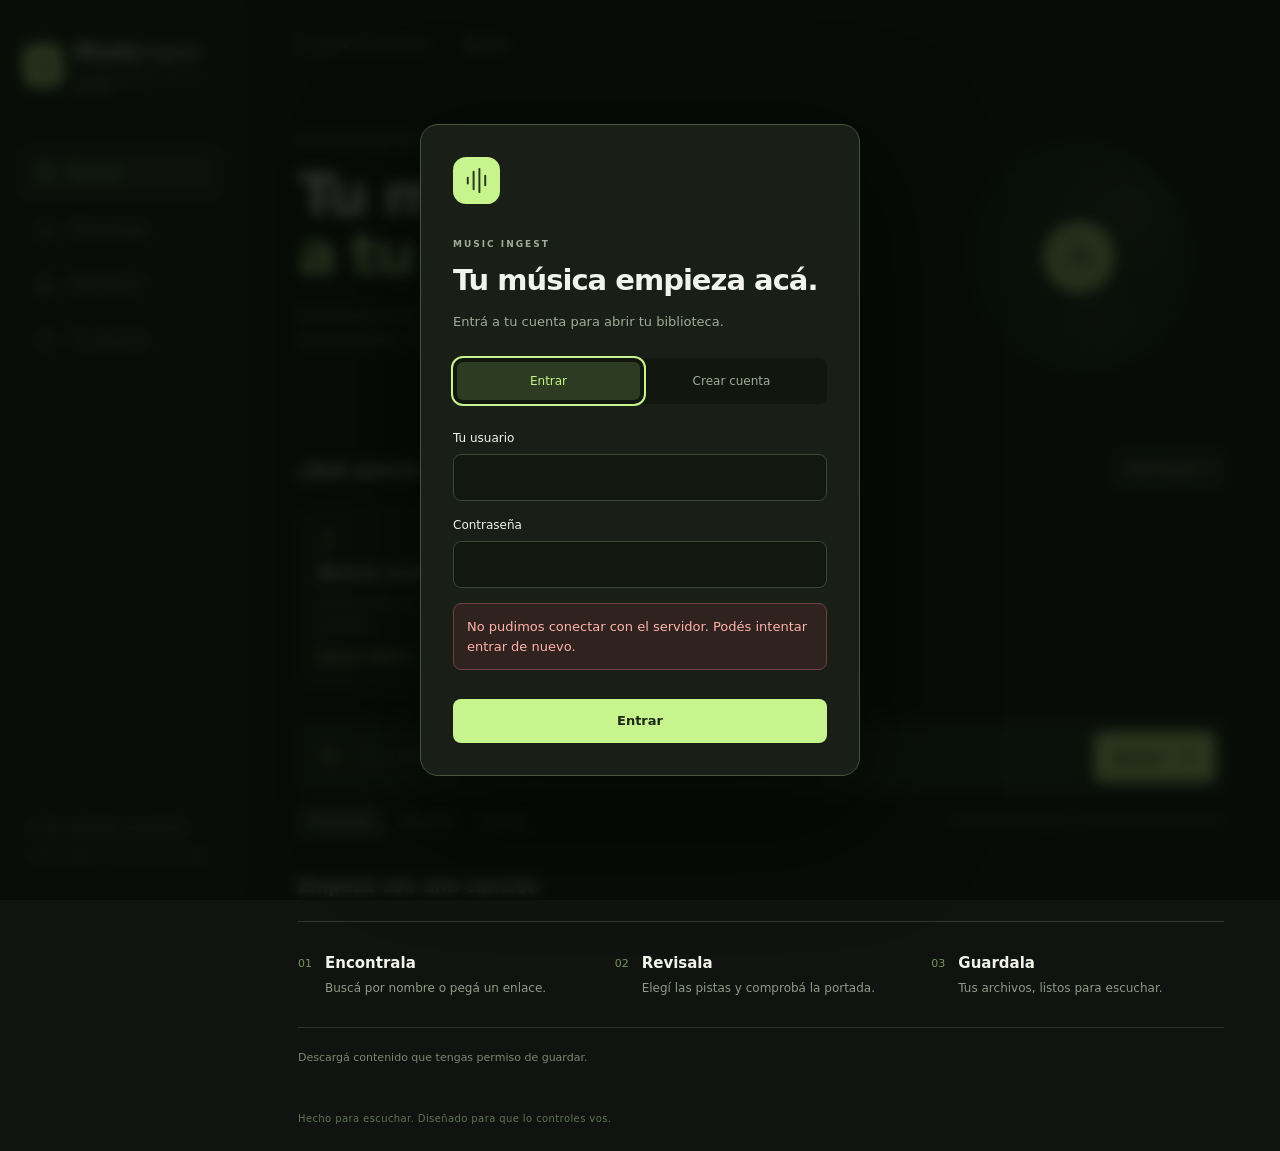
==== static/index.html @ 91aa930c "Release Music Ingest public beta with private libraries and Navidrome support" ====
<!doctype html>
<html lang="es">
<head>
  <meta charset="utf-8"><meta name="viewport" content="width=device-width,initial-scale=1">
  <meta name="theme-color" content="#131612"><title>Music Ingest</title>
  <link rel="stylesheet" href="/static/style.css?v=040"><script defer src="/static/app.js?v=040"></script><script defer src="/static/artists.js?v=040"></script><script defer src="/static/profile.js?v=040"></script><script defer src="/static/automation.js?v=040"></script><script defer src="/static/navigation.js?v=040"></script><script defer src="/static/media.js?v=040"></script><script defer src="/static/selection.js?v=040"></script>
</head>
<body>
  <a class="skip" href="#main">Saltar al contenido</a>
  <aside class="sidebar">
    <a class="brand" href="/#buscar" aria-label="Music Ingest, inicio"><span class="brand-icon" aria-hidden="true"><svg viewBox="0 0 32 32"><path d="M7 19v-6m6 12V7m6 21V4m6 17V11"/></svg></span><span>Music<span class="brand-thin">Ingest</span><small>TU BIBLIOTECA, EN TUS MANOS</small></span></a>
    <nav aria-label="Secciones principales">
      <button type="button" data-page="buscar" class="nav-item active" aria-current="page"><svg viewBox="0 0 24 24" aria-hidden="true"><circle cx="10.5" cy="10.5" r="6.5"/><path d="m16 16 4 4"/></svg><span>Buscar</span></button>
      <button type="button" data-page="playlists" data-owner-action hidden class="nav-item"><svg viewBox="0 0 24 24" aria-hidden="true"><path d="M4 5h16M4 10h16M4 15h9m4-1v7m-3-3h6"/></svg><span>Playlists</span></button>
      <button type="button" data-page="favoritos" data-owner-action hidden class="nav-item"><svg viewBox="0 0 24 24" aria-hidden="true"><path d="m12 3 3 6 7 1-5 5 1 7-6-3-6 3 1-7-5-5 7-1Z"/></svg><span>Artistas</span></button>
      <button type="button" data-page="descargas" class="nav-item"><svg viewBox="0 0 24 24" aria-hidden="true"><path d="M12 3v12m-5-5 5 5 5-5M4 16v5h16v-5"/></svg><span>Descargas</span><span id="queue-count" class="count" hidden>0</span></button>
      <button type="button" data-page="biblioteca" class="nav-item"><svg viewBox="0 0 24 24" aria-hidden="true"><path d="M4 4v16M9 4v16m5-16 5 16M2 20h20"/></svg><span>Biblioteca</span></button>
      <button type="button" data-page="perfil" class="nav-item"><svg viewBox="0 0 24 24" aria-hidden="true"><circle cx="12" cy="8" r="4"/><path d="M4 21v-2a8 8 0 0 1 16 0v2"/></svg><span>Tu espacio</span></button>
    </nav>
    <div class="sidebar-bottom"><span class="connection"><i id="connection-dot"></i><span id="connection-label">Conectando…</span></span><p>Music Ingest · Versión de prueba</p></div>
  </aside>
  <main id="main">
    <header class="topbar"><span class="breadcrumb">Tu espacio de música <span>/</span> <b id="current-section">Buscar</b></span><div class="library-switch" id="library-switch" hidden><label for="active-library" class="sr-only">Biblioteca activa</label><select id="active-library" aria-label="Biblioteca activa"></select><span id="active-role" class="beta"></span></div></header>
    <section id="page-buscar" class="page">
      <div class="hero"><div class="eyebrow"><span></span> MENOS VUELTAS. MÁS MÚSICA.</div><h1>Tu música,<br><em>a tu manera.</em></h1><p>Guardá canciones, importá playlists y seguí las novedades<br class="desktop-break"> de tus artistas. Elegí qué querés hacer, maje.</p><div class="hero-art" aria-hidden="true"><div class="disc"><div class="disc-center"><svg viewBox="0 0 32 32"><path d="M7 19v-6m6 12V7m6 21V4m6 17V11"/></svg></div></div><span class="art-orbit"></span></div></div>
      <section class="start-actions" aria-labelledby="start-title">
        <div class="section-head"><h2 id="start-title">¿Qué querés hacer?</h2><a class="quiet guide-link" href="/static/guia.html" target="_blank" rel="noopener">Guía rápida ↗</a></div>
        <div class="action-grid">
          <button type="button" class="action-card" data-go="songs"><span class="action-icon" aria-hidden="true">♪</span><strong>Buscar música</strong><span>Una canción o un álbum. Revisás y guardás.</span><b>Buscar ahora →</b></button>
          <button type="button" class="action-card" data-go="playlist" data-owner-action hidden><span class="action-icon" aria-hidden="true">≡</span><strong>Importar una playlist</strong><span>Pegá su enlace. Bajamos las rolas y seguimos las nuevas.</span><b>Agregar playlist →</b></button>
          <button type="button" class="action-card" data-go="artists" data-owner-action hidden><span class="action-icon" aria-hidden="true">☆</span><strong>Seguir artistas</strong><span>Sus próximos lanzamientos llegan solos a tu biblioteca.</span><b>Elegir artistas →</b></button>
          <button type="button" class="action-card" data-go="folder" data-owner-action hidden><span class="action-icon" aria-hidden="true">↳</span><strong>Elegir dónde guardar</strong><span>Elegí o creá la carpeta para tus próximas descargas.</span><b>Elegir carpeta →</b></button>
          <button type="button" class="action-card" data-go="people" data-owner-action hidden><span class="action-icon" aria-hidden="true">＋</span><strong>Invitar a tu gente</strong><span>Amigos y familia proponen. Vos aprobás o automatizás.</span><b>Agregar colaboradores →</b></button>
          <button type="button" class="action-card" data-go="ai" data-owner-action hidden><span class="action-icon" aria-hidden="true">✧</span><strong>Poner a tu IA a buscar</strong><span>Conectá Codex, Muse o Claude para proponer música.</span><b>Conectar mi IA →</b></button>
        </div>
        <p class="section-copy" id="collaborator-start" hidden>Buscá música y enviá tu propuesta. El propietario decide si se guarda. Podés seguirla en <button type="button" class="text-action" data-go="proposals">Propuestas de música →</button></p>
      </section>
      <form id="search-form" role="search"><label for="query" class="sr-only">Canción, artista, álbum o enlace de YouTube Music</label><div class="search-surface"><div class="search-box"><svg viewBox="0 0 24 24" aria-hidden="true"><circle cx="10.5" cy="10.5" r="6.5"/><path d="m16 16 4 4"/></svg><input id="query" type="search" role="combobox" aria-autocomplete="list" aria-controls="suggestions" aria-expanded="false" aria-haspopup="listbox" placeholder="Una canción, un artista o un enlace…" required maxlength="500" autocomplete="off"><button type="submit" class="primary" id="search-submit">Buscar <span aria-hidden="true">↗</span></button></div><div id="suggestion-panel" class="suggestion-panel" hidden><div class="suggestion-caption">SUGERENCIAS DE YOUTUBE MUSIC</div><div id="suggestions" role="listbox" aria-label="Sugerencias de búsqueda"></div></div><span id="suggestions-status" class="sr-only" role="status" aria-live="polite"></span></div><div class="search-options"><fieldset class="segmented"><legend class="sr-only">Tipo de búsqueda</legend><label><input type="radio" name="kind" value="songs" checked><span>Canciones</span></label><label><input type="radio" name="kind" value="albums"><span>Álbumes</span></label><label><input type="radio" name="kind" value="artists"><span>Artistas</span></label></fieldset><span class="search-hint">También podés pegar un enlace de YouTube Music</span></div></form>
      <div id="artist-panel" hidden></div>
      <div class="section-head" id="results-heading"><h2 id="results-title">Empezá con una canción</h2><span id="results-meta"></span></div>
      <div id="search-status" class="inline-status" role="status" aria-live="polite"></div>
      <div id="results" class="results-grid"></div>
      <div id="welcome" class="welcome"><div class="step"><span>01</span><div><h3>Encontrala</h3><p>Buscá por nombre o pegá un enlace.</p></div></div><div class="step"><span>02</span><div><h3>Revisala</h3><p>Elegí las pistas y comprobá la portada.</p></div></div><div class="step"><span>03</span><div><h3>Guardala</h3><p>Tus archivos, listos para escuchar.</p></div></div></div>
      <p class="rights">Descargá contenido que tengas permiso de guardar.</p>
    </section>
    <section id="page-playlists" class="page" hidden>
      <div class="page-heading"><div class="eyebrow">TUS LISTAS DE YOUTUBE MUSIC</div><h1>Playlists<span class="accent">.</span></h1><p>Traé una lista completa. Vos elegís si la descargás una vez o si la mantenemos al día.</p></div>
      <div class="profile-card" id="following-card"><h2>Agregar una playlist</h2><p class="section-copy">Copiá su enlace desde YouTube Music y pegalo acá. La lista debe ser pública o no listada.</p>
        <form id="playlist-form"><label class="field-label" for="playlist-url">1. Enlace de la playlist</label><input id="playlist-url" class="wide-input" type="url" required maxlength="2048" placeholder="https://music.youtube.com/playlist?list=…">
          <fieldset class="mode-choices"><legend>2. ¿Qué querés descargar?</legend>
            <label><input type="radio" name="playlist-mode" value="once" required><span><strong>Solo las canciones que tiene ahora</strong><small>La descargamos una vez. No buscamos canciones nuevas después.</small></span></label>
            <label><input type="radio" name="playlist-mode" value="follow" required><span><strong>Las de ahora y las que agreguen después</strong><small>La mantenemos actualizada automáticamente.</small></span></label>
          </fieldset><button type="submit" class="primary" id="playlist-submit">Agregar playlist</button><p id="playlist-feedback" class="inline-status" role="status"></p>
        </form>
      </div>
      <div class="section-head"><h2>Tus playlists</h2><button type="button" class="quiet" id="refresh-following">Actualizar</button></div><p id="following-backlog" class="section-copy" role="status"></p><div id="following-list"></div>
      <div class="profile-card" id="schedule-card"><h2>Revisiones automáticas</h2><label class="field-label" for="check-interval">¿Cada cuánto buscamos canciones nuevas?</label><select id="check-interval"><option value="86400">Una vez al día · recomendado</option><option value="60">Cada minuto</option><option value="300">Cada 5 minutos</option><option value="900">Cada 15 minutos</option><option value="3600">Cada hora</option><option value="21600">Cada 6 horas</option><option value="43200">Cada 12 horas</option><option value="604800">Una vez por semana</option></select><p class="section-copy">Se aplica a tus playlists automáticas y artistas favoritos. El servidor debe estar encendido; podés cerrar esta página.</p></div>
    </section>
    <section id="page-favoritos" class="page" hidden>
      <div class="page-heading"><div class="eyebrow">QUE NO SE TE ESCAPE NINGÚN ESTRENO</div><h1>Tus artistas<span class="accent">.</span></h1><p>Buscá un artista, abrí su ficha y tocá «Mantener su música al día».</p></div>
      <button type="button" class="primary" data-go="artists">Buscar un artista</button><p class="section-copy">Guardamos su catálogo actual como referencia. Después descargamos los lanzamientos nuevos que aparezcan; no toda su discografía anterior.</p>
      <div class="section-head"><h2>Artistas que seguís</h2><button type="button" class="quiet" id="refresh-artists">Actualizar</button></div><div id="favorite-list"></div>
      <p class="section-copy">La frecuencia se comparte con tus playlists. <button type="button" class="text-action" data-go="schedule">Cambiar cada cuánto revisar →</button></p>
    </section>
    <section id="page-descargas" class="page" hidden><div class="page-heading"><div class="eyebrow">DE ACÁ A TU BIBLIOTECA</div><h1>Descargas<span class="accent">.</span></h1><p>Seguí el progreso y encontrá tus archivos terminados.</p></div><div id="jobs-status" class="inline-status" role="status"></div><div id="jobs" class="jobs"></div></section>
    <section id="page-biblioteca" class="page" hidden><div class="page-heading"><div class="eyebrow">ARCHIVOS QUE YA SON PARTE DE TU COLECCIÓN</div><h1>Biblioteca<span class="accent">.</span></h1><p>La música que guardaste con Music Ingest.</p><button type="button" class="quiet" data-go="folder" data-owner-action hidden>¿Dónde se guarda? Elegir carpeta →</button></div><div class="section-head"><h2 id="library-title">Tu colección</h2><button type="button" class="quiet" id="refresh-library">Actualizar</button></div><label class="sr-only" for="library-filter">Buscar en tu biblioteca</label><input class="wide-input" id="library-filter" type="search" placeholder="Buscá una canción, artista o álbum guardado…"><p class="section-copy">Abrí un artista y un álbum para ver sus canciones, escucharlas o eliminarlas.</p><div id="library-status" class="inline-status" role="status"></div><div id="library" class="library-list"></div></section>
    <section id="page-perfil" class="page" hidden>
      <div class="page-heading"><div class="eyebrow">TU CUENTA Y TU COLECCIÓN</div><h1>Vos y tu música<span class="accent">.</span></h1><p id="profile-intro">Administrá tu biblioteca y a las personas que colaboran con vos.</p></div>
      <nav class="profile-shortcuts" aria-label="Accesos de tu biblioteca"><button type="button" data-go="playlist" data-owner-action hidden>Playlists</button><button type="button" data-go="favorites" data-owner-action hidden>Artistas favoritos</button><button type="button" data-go="folder" data-owner-action hidden>Carpeta de salida</button><button type="button" data-go="people" data-owner-action hidden>Colaboradores</button><button type="button" data-go="ai" data-owner-action hidden>Tu IA</button><button type="button" data-go="providers" data-owner-action hidden>Letras y géneros</button><button type="button" data-go="proposals">Propuestas</button></nav><div id="profile-status" class="inline-status" role="status"></div>
      <div class="profile-card account-card"><div class="avatar" id="profile-avatar">M</div><div><h2 id="profile-name"></h2><p id="profile-username"></p></div><button type="button" class="quiet" id="logout">Cerrar sesión</button></div>
      <div class="profile-card" id="proposals-card"><div class="section-head"><div><h2>Propuestas de música</h2><p class="section-copy" id="proposal-description">Revisá lo que tu gente quiere sumar.</p></div><button type="button" class="quiet" id="refresh-proposals">Actualizar</button></div><div id="proposals"></div></div>
      <div id="owner-settings" hidden>
        <div class="profile-card" id="folder-card"><h2>¿Dónde guardamos las rolas?</h2><p class="section-copy">Elegí o creá una carpeta de tu biblioteca en el servidor. Esta no es la memoria del celular. El cambio aplica a las próximas descargas; lo que ya tenés se queda donde está.</p>
          <p id="folder-selected" class="folder-selected"></p><p id="folder-current" class="section-copy"></p><div class="row-actions"><button type="button" class="quiet" id="folder-up">↑ Subir una carpeta</button><button type="button" class="primary" id="folder-select">Guardar acá</button></div><div id="folder-list" class="folder-list"></div>
          <form id="folder-create" class="inline-form"><label for="new-folder-name" class="sr-only">Nombre de la carpeta nueva</label><input id="new-folder-name" required maxlength="80" placeholder="Nombre de la carpeta nueva"><button type="submit" class="quiet">Crear carpeta</button></form>
          <details class="help-details"><summary>¿No aparece la carpeta que quiero?</summary><p>Docker solo puede ver las carpetas conectadas al contenedor. Al instalarlo, conectá la carpeta del servidor donde querés tu música al volumen /music. Aquí elegís subcarpetas de tu biblioteca; no hace falta escribir rutas del sistema.</p></details>
        </div>

        <div class="profile-card" id="people-card"><h2>Colaboradores</h2><p class="section-copy">Cada persona crea su propia cuenta. Agregala por su usuario para que pueda proponer música en esta biblioteca.</p><form id="member-form" class="inline-form"><label for="member-username" class="sr-only">Usuario del colaborador</label><input id="member-username" required maxlength="32" placeholder="Usuario exacto" autocomplete="off"><button class="primary" type="submit">Agregar</button></form><div id="members"></div><label class="toggle-line"><span><strong>Aprobar propuestas automáticamente</strong><small>Las propuestas nuevas empezarán a descargarse sin tu revisión.</small></span><input id="auto-approve" type="checkbox" role="switch"></label></div>
        <div class="profile-card" id="ai-card"><div class="section-head"><div><h2>Tu IA, como colaboradora</h2><p class="section-copy">Dale acceso para buscar y proponerte música. Vos conservás el control.</p></div></div><form id="key-form" class="inline-form"><label for="key-label" class="sr-only">Nombre de la IA</label><input id="key-label" required maxlength="80" placeholder="Por ejemplo: Codex, Muse o Claude"><button class="primary" type="submit">Crear clave</button></form><div id="new-key" class="key-reveal" hidden><strong>Guardá esta clave ahora</strong><p>Solo se muestra una vez. Tratala como una contraseña y compartila únicamente con tu IA de confianza.</p><label class="sr-only" for="key-value">Clave de acceso recién creada</label><input id="key-value" readonly autocomplete="off" spellcheck="false"><div class="key-actions"><button class="quiet" type="button" id="copy-key">Copiar clave</button><button class="quiet" type="button" id="hide-key">Ya la guardé</button></div></div><div id="keys"></div><details class="help-details"><summary>Cómo conectar Codex, Muse o Claude</summary><p>Usá una IA que pueda hacer solicitudes HTTP y que tenga acceso a tu servidor. En servicios remotos, una dirección local no será accesible.</p><p>Copiá estas instrucciones y agregá tu clave por el mecanismo privado de credenciales de la herramienta. No la publiques en chats compartidos ni en código.</p><pre id="agent-guide"></pre><button type="button" class="quiet" id="copy-guide">Copiar instrucciones</button></details></div>
        <div class="profile-card" id="providers-card"><h2>Letras, géneros y otros datos</h2><p class="section-copy">La búsqueda funciona sin claves. Estas opciones son para completar o enriquecer los datos de tu música.</p><div id="providers"></div></div>
      </div>
    </section>
    <footer>Hecho para escuchar. Diseñado para que lo controles vos.</footer>
  </main>
  <dialog id="preview-dialog" aria-labelledby="preview-title"><div class="dialog-top"><span class="eyebrow">ANTES DE GUARDAR</span><button type="button" class="icon-button" id="close-preview" aria-label="Cerrar revisión">×</button></div><div class="preview-hero"><div id="preview-cover"></div><div><span id="preview-type" class="pill">REVISAR</span><h2 id="preview-title">Revisá tu selección</h2><p id="preview-artist"></p></div></div><div id="preview-warnings" class="warnings" hidden></div><div class="track-heading"><span id="track-count"></span><label><input id="select-all" type="checkbox" checked> Seleccionar todo</label></div><div id="preview-tracks" class="tracks"></div><div class="format-row"><label for="format">Formato</label><select id="format"><option value="mp3">MP3 · Compatible con tus reproductores</option><option value="original">Audio original · Sin conversión a MP3</option></select></div><p class="format-note">Conservar el formato original no mejora la calidad de la fuente.</p><div id="preview-status" class="inline-status" role="status" aria-live="polite"></div><div class="dialog-bottom"><span id="selected-count"></span><button type="button" class="primary" id="enqueue">Guardar en mi biblioteca</button></div></dialog>
  <dialog id="auth-dialog" class="auth-dialog" aria-labelledby="auth-title"><div class="auth-mark" aria-hidden="true"><svg viewBox="0 0 32 32"><path d="M7 19v-6m6 12V7m6 21V4m6 17V11"/></svg></div><span class="eyebrow">MUSIC INGEST</span><h2 id="auth-title">Tu música empieza acá.</h2><p id="auth-subtitle">Entrá a tu cuenta para abrir tu biblioteca.</p><div class="auth-tabs" role="group" aria-label="Acceso a tu cuenta"><button type="button" class="active" id="mode-login" aria-pressed="true">Entrar</button><button type="button" id="mode-register" aria-pressed="false">Crear cuenta</button></div><form id="auth-form"><label>Tu usuario<input id="auth-username" name="username" required autocomplete="username" minlength="3" maxlength="32" autocapitalize="none" spellcheck="false"></label><label id="display-name-field" hidden>¿Cómo te llamás, maje?<input id="auth-displayname" name="displayname" maxlength="80" autocomplete="nickname"></label><label>Contraseña<input id="auth-password" name="password" type="password" required autocomplete="current-password" minlength="10" maxlength="256"></label><p class="input-help" id="password-help" hidden>Usá al menos 10 caracteres. Tu usuario identifica tu cuenta al invitarte como colaborador.</p><div id="auth-status" class="inline-status" role="status"></div><button class="primary" type="submit" id="auth-submit">Entrar</button></form></dialog>
  <section id="music-player" class="music-player" aria-label="Reproductor de música" hidden><div class="player-info"><strong id="player-title"></strong><small id="player-artist"></small></div><audio id="music-audio" controls preload="none"></audio><button type="button" class="icon-button" id="close-player" aria-label="Cerrar reproductor"></button></section>
  <dialog id="delete-song-dialog" class="auth-dialog" aria-labelledby="delete-heading"><h2 id="delete-heading">¿Eliminar esta canción?</h2><p id="delete-song-name"></p><p>Se elimina el archivo de tu biblioteca del servidor. Esta acción no se puede deshacer.</p><div id="delete-status" class="inline-status" role="status"></div><div class="row-actions"><button type="button" class="quiet" id="delete-cancel">Conservar canción</button><button type="button" class="primary" id="delete-confirm">Sí, eliminar</button></div></dialog>
  <div id="toast" class="toast" role="status" aria-live="polite" hidden></div>
</body>
</html>
---- static/style.css ----
:root{color-scheme:dark;--bg:#10130f;--panel:#191d17;--line:#30362c;--muted:#a1ab98;--text:#f2f4eb;--accent:#c8f48d;--teal:#9ac9ba;--danger:#ffb4ab;font-family:Inter,ui-sans-serif,system-ui,-apple-system,BlinkMacSystemFont,"Segoe UI",sans-serif}*{box-sizing:border-box}body{margin:0;background:var(--bg);color:var(--text);font-size:15px;line-height:1.5}button,input,select{font:inherit}button,a,input,select{-webkit-tap-highlight-color:transparent}button{cursor:pointer}button:disabled{opacity:.5;cursor:wait}button,a,input,select{outline-offset:4px}button:focus-visible,a:focus-visible,input:focus-visible,select:focus-visible{outline:2px solid var(--accent)}button,select,input{color:inherit}a{color:inherit}svg{fill:none;stroke:currentColor;stroke-width:1.7;stroke-linecap:round;stroke-linejoin:round}button{border:0}button svg{width:21px;height:21px}h1,h2,h3,p{margin:0}h1{font-size:clamp(40px,4.5vw,66px);line-height:1.04;font-weight:600;letter-spacing:-3px}h2{font-size:18px;font-weight:600;letter-spacing:-.3px}h3{font-size:15px;font-weight:550}.sidebar{position:fixed;inset:0 auto 0 0;width:242px;border-right:1px solid var(--line);background:#141811;display:flex;flex-direction:column;padding:37px 21px;z-index:3}.brand{display:flex;gap:11px;text-decoration:none;align-items:center;padding:0 2px;font-size:21px;font-weight:650;letter-spacing:-.7px}.brand-thin{font-weight:400;color:#d1d8ca}.brand small{display:block;font-size:7.5px;letter-spacing:1.4px;color:var(--muted);font-weight:550;margin-top:3px}.brand-icon{display:grid;place-items:center;width:40px;height:43px;background:var(--accent);color:#243021;border-radius:12px;transform:rotate(-4deg);flex-shrink:0}.brand-icon svg{width:29px;stroke-width:2.2}.sidebar nav{display:grid;gap:7px;margin-top:55px}.nav-item{background:none;display:flex;gap:13px;align-items:center;border-radius:9px;padding:13px 15px;color:var(--muted);text-align:left}.nav-item.active{background:#283222;color:var(--accent)}.nav-item:hover{background:#20271c}.nav-item .count{margin-left:auto;font-size:11px;background:var(--accent);color:#20301a;border-radius:6px;padding:1px 5px}.sidebar-bottom{margin-top:auto;font-size:11px;color:#86917e;padding:12px 8px 0}.sidebar-bottom p{margin-top:10px}.connection{display:flex;gap:8px;align-items:center;color:#c0cbb8;font-size:12px}.connection i{width:6px;height:6px;border-radius:50%;background:#b3a16c}.connection i.online{background:var(--accent)}.connection i.offline{background:var(--danger)}main{margin-left:242px;max-width:1540px;padding:0 56px}.topbar{height:90px;display:flex;align-items:center;justify-content:space-between;border-bottom:1px solid var(--line);font-size:12px}.breadcrumb{color:var(--muted)}.breadcrumb span{margin:0 14px;color:#626d5c}.breadcrumb b{font-weight:500;color:var(--text)}.beta{font-size:9px;font-weight:600;letter-spacing:1.4px;border:1px solid #46573a;border-radius:5px;color:var(--accent);padding:5px 8px}.hero{position:relative;min-height:338px;padding:44px 0 30px;overflow:hidden}.eyebrow{font-size:9px;letter-spacing:2px;font-weight:600;color:var(--muted)}.hero .eyebrow{display:flex;align-items:center;gap:8px;margin-bottom:18px}.eyebrow>span{width:5px;height:5px;background:var(--accent);border-radius:50%}.hero em{font-style:normal;color:var(--accent)}.hero p,.page-heading p{color:var(--muted);line-height:1.7;margin-top:19px;font-size:14px}.hero-art{position:absolute;right:15px;top:32px;width:260px;height:270px;opacity:.86}.disc{position:absolute;inset:20px;border-radius:50%;background:repeating-radial-gradient(circle,#1c251b 0px,#1c251b 2px,#263223 3px,#131c13 5px);box-shadow:inset 0 0 40px #071007,0 22px 60px #070c0740;transform:rotate(-22deg);display:grid;place-items:center;border:1px solid #33482e}.disc:after{content:"";position:absolute;inset:0;border-radius:50%;background:conic-gradient(from 0deg,transparent,#d6ffb218,transparent 38%,#dcffca0d,transparent 65%)}.disc-center{width:72px;height:72px;border-radius:50%;background:var(--accent);color:#253721;display:grid;place-items:center}.disc-center svg{width:40px;stroke-width:1.7}.art-orbit{position:absolute;inset:2px 0;border:1px solid #3b4d3250;border-radius:50%;transform:rotate(-22deg) scaleX(1.13)}.search-box{background:#20271c;border:1px solid #4a5b3b;border-radius:12px;display:flex;gap:13px;align-items:center;padding:8px 8px 8px 19px;box-shadow:0 12px 26px #00000015}.search-box>svg{width:23px;height:23px;color:var(--accent);flex-shrink:0}.search-box input{border:0;background:none;min-width:0;flex:1;padding:10px 0;font-size:16px;outline:none}.search-box input::placeholder{color:#88947e}.search-box:focus-within{border-color:var(--accent)}.primary{background:var(--accent);color:#1e2a17;border-radius:8px;padding:12px 20px;font-weight:650;white-space:nowrap;font-size:13px}.primary:hover:not(:disabled){background:#d9ffab}.primary span{margin-left:12px;font-size:17px}.search-options{display:flex;align-items:center;justify-content:space-between;gap:16px;margin:14px 0 35px}.segmented{border:0;margin:0;padding:0;display:flex;gap:5px}.segmented input{position:absolute;opacity:0;pointer-events:none}.segmented span{display:block;padding:7px 12px;border-radius:6px;font-size:12px;color:var(--muted);cursor:pointer}.segmented input:checked+span{background:#2c3427;color:#e2eed6}.segmented input:focus-visible+span{outline:2px solid var(--accent)}.search-hint{font-size:11px;color:#85907b}.section-head{display:flex;align-items:center;justify-content:space-between;margin-bottom:22px;gap:20px}.section-head>span{font-size:12px;color:var(--muted)}.welcome{border-top:1px solid var(--line);border-bottom:1px solid var(--line);padding:30px 0;display:grid;grid-template-columns:repeat(3,1fr);gap:24px}.step{display:flex;gap:13px}.step>span{font-size:11px;color:#77965c;padding-top:4px}.step p{font-size:12px;color:#8f9b84;margin-top:5px}.rights{font-size:11px;color:#7c8871;margin-top:22px}.results-grid{display:grid;grid-template-columns:repeat(auto-fill,minmax(175px,1fr));gap:22px}.music-card{background:none;text-align:left;padding:0;color:inherit;border-radius:10px;position:relative}.music-card:hover .cover{transform:translateY(-3px);border-color:#91af73}.cover{aspect-ratio:1;object-fit:cover;width:100%;border-radius:9px;background:#283023;border:1px solid #303b28;transition:transform .2s,border-color .2s;display:flex;align-items:center;justify-content:center;overflow:hidden}.cover svg{width:35%;color:#7b9466}.music-card h3{margin:11px 0 3px;font-size:14px;overflow:hidden;white-space:nowrap;text-overflow:ellipsis}.music-card p{font-size:12px;color:var(--muted);overflow:hidden;text-overflow:ellipsis;white-space:nowrap}.music-card .card-foot{display:flex;justify-content:space-between;color:#819174;font-size:10px;margin-top:7px}.page-heading{padding:43px 0 37px}.page-heading .eyebrow{margin-bottom:16px}.accent{color:var(--accent)}.quiet{background:#242c1f;border:1px solid #36432d;border-radius:7px;padding:7px 12px;color:#cedbc3;font-size:12px}.inline-status{color:var(--muted);font-size:13px;margin:12px 0;white-space:pre-line}.inline-status:empty{display:none}.inline-status.error{color:var(--danger);padding:13px;border:1px solid #70423d;background:#30221f;border-radius:8px}.empty-state{padding:52px 25px;text-align:center;border:1px dashed #3c4832;border-radius:13px;color:var(--muted);font-size:13px}.empty-state h3{color:var(--text);margin-bottom:9px;font-size:18px}.jobs{display:grid;gap:14px}.job{background:var(--panel);border:1px solid var(--line);border-radius:11px;padding:20px}.job-head{display:flex;justify-content:space-between;gap:20px;align-items:center}.job-title{font-size:15px;font-weight:550}.job-info{font-size:11px;color:var(--muted);margin:6px 0 0}.status-tag{border-radius:5px;background:#283622;color:var(--accent);padding:4px 8px;font-size:10px;white-space:nowrap}.status-tag.bad{color:var(--danger);background:#3b2723}.progress{display:block;width:100%;height:5px;margin:17px 0 5px;border:0;accent-color:var(--accent);border-radius:5px;background:#30372a}.progress::-webkit-progress-bar{background:#30372a;border-radius:5px}.progress::-webkit-progress-value{background:var(--accent);border-radius:5px}.job-error{color:var(--danger);font-size:12px;margin-top:13px;white-space:pre-line}.file-links{display:flex;gap:9px;flex-wrap:wrap;margin-top:15px}.file-link{display:inline-flex;align-items:center;text-decoration:none;font-size:12px;color:var(--accent);padding:6px 10px;border:1px solid #3b4c2f;border-radius:6px;max-width:100%;overflow-wrap:anywhere}.library-row{display:flex;align-items:center;gap:16px;padding:15px 0;border-bottom:1px solid var(--line)}.library-row .cover{width:52px;flex-shrink:0;border-radius:6px}.library-info{flex:1;min-width:0}.library-info h3{overflow:hidden;text-overflow:ellipsis;white-space:nowrap}.library-info p{font-size:12px;color:var(--muted);margin-top:4px}.library-row .file-link{flex-shrink:0}.page[hidden],[hidden]{display:none!important}footer{padding:44px 0 25px;font-size:10px;letter-spacing:.4px;color:#637257}dialog{border:1px solid #48543e;background:#191e16;border-radius:18px;color:var(--text);padding:25px;max-width:620px;width:calc(100% - 32px);max-height:calc(100dvh - 40px);box-shadow:0 35px 120px #0009}dialog::backdrop{background:#070b07d1;backdrop-filter:blur(7px)}.dialog-top{display:flex;align-items:center;justify-content:space-between;margin-bottom:22px}.icon-button{display:grid;place-items:center;width:32px;height:32px;color:var(--muted);background:#2b3325;border-radius:50%;font-size:23px;line-height:1}.preview-hero{display:flex;gap:20px;align-items:center;margin-bottom:25px}.preview-hero>div:first-child{width:120px;flex-shrink:0}.preview-hero h2{font-size:25px;line-height:1.2;margin:9px 0}.preview-hero p{font-size:13px;color:var(--muted)}.pill{font-size:9px;letter-spacing:1.2px;color:var(--teal)}.track-heading{display:flex;justify-content:space-between;font-size:11px;color:var(--muted);padding:12px 0;border-bottom:1px solid var(--line)}input[type=checkbox]{accent-color:var(--accent);width:16px;height:16px;vertical-align:middle;cursor:pointer}.tracks{max-height:280px;overflow:auto;margin-bottom:18px}.track{display:flex;align-items:center;gap:12px;padding:12px 2px;border-bottom:1px solid #2c3427;cursor:pointer}.track-number{color:#819075;font-size:11px;width:18px;text-align:center}.track-text{flex:1;min-width:0}.track-text strong{font-size:12px;display:block;font-weight:500}.track-text small{font-size:11px;display:block;color:var(--muted)}.track-duration{font-size:11px;color:var(--muted)}.format-row{display:flex;gap:18px;align-items:center;font-size:12px}.format-row select{flex:1;min-width:0;background:#232b1e;border:1px solid #3b4931;border-radius:7px;padding:10px;font-size:12px}.format-note{font-size:10px;color:#87957b;margin:8px 0 16px}.dialog-bottom{border-top:1px solid var(--line);padding-top:20px;display:flex;align-items:center;justify-content:space-between;gap:12px}.dialog-bottom>span{color:var(--muted);font-size:12px}.warnings{font-size:12px;background:#3a3221;color:#e5d6ac;border-radius:8px;padding:12px;margin-bottom:15px;white-space:pre-line}.toast{position:fixed;bottom:25px;left:50%;transform:translateX(-50%);background:#d7f4ba;color:#17220f;border:1px solid #b9d4a0;box-shadow:0 10px 30px #0005;border-radius:9px;padding:12px 20px;z-index:10;font-size:13px;max-width:calc(100% - 36px)}.sr-only{position:absolute;width:1px;height:1px;padding:0;margin:-1px;overflow:hidden;clip:rect(0,0,0,0);white-space:nowrap;border:0}.skip{position:fixed;top:-80px;left:20px;z-index:20;background:var(--accent);color:#17220f;padding:10px}.skip:focus{top:10px}@media(min-width:1400px){.hero-art{right:50px;width:290px;height:290px}}@media(max-width:1100px){main{padding:0 30px}.sidebar{width:215px;padding:30px 15px}main{margin-left:215px}.hero-art{width:205px;height:220px;right:0;top:45px}.hero h1{font-size:50px}.search-hint{max-width:190px;text-align:right}.welcome{gap:15px}.step{gap:7px}}@media(max-width:850px){.hero-art{opacity:.35;right:-65px}.hero h1,.hero p,.hero .eyebrow{position:relative;z-index:1}.welcome{grid-template-columns:1fr;gap:24px}.hero{min-height:325px}.brand{font-size:19px}.sidebar{width:190px;padding:28px 12px}main{margin-left:190px;padding:0 25px}.brand small{font-size:6.5px;letter-spacing:1px}.brand-icon{width:34px;height:38px}.search-hint{display:none}.results-grid{grid-template-columns:repeat(2,minmax(0,1fr))}}@media(max-width:640px){body{padding-bottom:76px}.sidebar{position:fixed;top:auto;bottom:0;left:0;right:0;width:auto;height:72px;padding:0 12px;border-right:0;border-top:1px solid var(--line);background:#171d14f5;backdrop-filter:blur(15px)}.sidebar .brand,.sidebar-bottom{display:none}.sidebar nav{display:grid;grid-template-columns:repeat(3,1fr);gap:8px;margin:0;height:100%}.nav-item{flex-direction:column;justify-content:center;gap:4px;padding:8px 4px;border-radius:0;font-size:10px;position:relative}.nav-item.active{background:none}.nav-item.active:before{content:"";position:absolute;top:0;width:32px;height:2px;background:var(--accent)}.nav-item .count{position:absolute;top:8px;right:calc(50% - 30px);font-size:8px}.nav-item svg{width:21px;height:21px}main{margin:0;padding:0 21px}.topbar{height:65px;font-size:10px}.breadcrumb span{margin:0 8px}.beta{font-size:8px;letter-spacing:1px}.hero{min-height:300px;padding-top:34px}.hero h1{font-size:48px;letter-spacing:-2.4px}.hero .eyebrow{font-size:8px;letter-spacing:1.7px}.hero p{font-size:13px;max-width:290px}.hero-art{right:-65px;top:68px;width:185px;height:200px;opacity:.2}.search-box{gap:9px;padding-left:12px;border-radius:9px}.search-box>svg{width:18px}.search-box input{font-size:16px}.search-box .primary{font-size:12px;padding:11px 13px}.search-box .primary span{display:none}.search-options{margin-bottom:27px}.section-head{margin-bottom:17px}.section-head h2{font-size:16px}.section-head>span{font-size:10px}.welcome{padding:25px 0;gap:21px}.welcome .step>span{padding-right:10px}.rights{font-size:10px;max-width:280px}.results-grid{gap:20px 13px}.music-card h3{font-size:13px}.music-card p{font-size:11px}.cover{border-radius:7px}.page-heading{padding:34px 0 28px}.page-heading h1{font-size:43px;letter-spacing:-2px}.page-heading p{font-size:13px}.page-heading .eyebrow{font-size:8px;letter-spacing:1.2px}.job{padding:15px}.job-head{align-items:flex-start;gap:10px}.job-title{font-size:13px}.job-info{font-size:10px}.status-tag{font-size:9px}.library-row{gap:11px}.library-row .cover{width:43px}.library-info h3{font-size:12px}.library-info p{font-size:10px}.library-row .file-link{font-size:10px;padding:5px 7px}dialog{width:calc(100% - 20px);max-height:calc(100dvh - 22px);padding:19px;border-radius:13px}.preview-hero{gap:14px}.preview-hero>div:first-child{width:85px}.preview-hero h2{font-size:20px}.preview-hero p{font-size:12px}.dialog-bottom{align-items:stretch;flex-direction:column}.dialog-bottom .primary{width:100%}.tracks{max-height:32dvh}.format-row{gap:10px}.format-row select{font-size:11px}.toast{bottom:85px;width:max-content;text-align:center}footer{font-size:9px;padding-top:35px}.desktop-break{display:none}}@media(prefers-reduced-motion:reduce){*{scroll-behavior:auto!important;transition:none!important}}


.job-warnings{margin:14px 0 0;font-size:12px}.job-warnings strong{font-size:12px;font-weight:600}.job-warnings p{margin-top:4px}

/* Accounts and shared libraries. Forms keep one clear primary action. */
input:not([type=checkbox]):not([type=radio]),select{max-width:100%}
.library-switch{display:flex;align-items:center;gap:10px;min-width:0;max-width:52%}
.library-switch select{background:#20271c;border:1px solid #3c4933;border-radius:8px;padding:9px 28px 9px 12px;min-width:0;max-width:240px;font-size:12px;text-overflow:ellipsis}
.library-switch .beta{font-size:8px;white-space:nowrap;letter-spacing:.7px}
.profile-card{border:1px solid var(--line);background:var(--panel);border-radius:14px;padding:25px;margin-bottom:18px;min-width:0}
.profile-card>.section-head{margin-bottom:13px;align-items:flex-start}
.profile-card .section-head>div{min-width:0}
.section-copy{font-size:12px;color:var(--muted);line-height:1.7;margin-top:8px;overflow-wrap:anywhere}
.account-card{display:flex;align-items:center;gap:17px}
.account-card>div:not(.avatar){min-width:0;flex:1}
.account-card h2{overflow-wrap:anywhere}
.account-card p{font-size:12px;color:var(--muted);margin-top:3px;overflow-wrap:anywhere}
.account-card>.quiet{flex-shrink:0}
.avatar{display:grid;place-items:center;width:48px;height:48px;border-radius:50%;background:#314326;color:var(--accent);font-size:23px;flex-shrink:0}
.inline-form{display:flex;gap:10px;margin:21px 0 10px}
.inline-form input,.field-label input,.auth-dialog input,.key-reveal input{width:100%;min-width:0;background:#12170f;border:1px solid #3b4931;border-radius:8px;padding:12px 14px;font-size:14px;color:var(--text)}
.inline-form input{flex:1}
.inline-form .primary{flex-shrink:0}
.member-row{display:flex;align-items:center;gap:15px;padding:15px 0;border-bottom:1px solid #2e3828}
.member-row:last-child{border-bottom:0}
.row-info{flex:1;min-width:0}
.row-info strong{display:block;font-size:13px;font-weight:550;overflow-wrap:anywhere}
.row-info small{display:block;font-size:11px;color:var(--muted);margin-top:4px;overflow-wrap:anywhere}
.danger-link{color:#e4b7ad}
.toggle-line{display:flex;align-items:center;justify-content:space-between;gap:22px;border-top:1px solid var(--line);padding:19px 0 0;margin-top:16px;font-size:13px;cursor:pointer}
.toggle-line strong{display:block;font-size:13px;font-weight:550}
.toggle-line small{display:block;font-size:11px;color:var(--muted);margin-top:5px;line-height:1.6}
.toggle-line input[type=checkbox]{appearance:none;width:40px;height:24px;border:1px solid #56634c;border-radius:15px;background:#36402e;flex-shrink:0;position:relative;transition:background .15s;vertical-align:middle}
.toggle-line input[type=checkbox]:before{content:'';position:absolute;left:3px;top:3px;background:#bec8b6;width:16px;height:16px;border-radius:50%;transition:transform .15s}
.toggle-line input[type=checkbox]:checked{background:var(--accent);border-color:var(--accent)}
.toggle-line input[type=checkbox]:checked:before{transform:translateX(16px);background:#24321b}
.toggle-line input:disabled{opacity:.5;cursor:wait}
.proposal-row{padding:18px 0;border-bottom:1px solid var(--line)}
.proposal-row:last-child{border-bottom:0;padding-bottom:0}
.proposal-row .job-head{align-items:flex-start}
.proposal-row h3{overflow-wrap:anywhere}
.proposal-details{font-size:12px;color:var(--muted);margin-top:12px}
.proposal-details summary{cursor:pointer;width:fit-content}
.proposal-details ul{padding-left:20px;max-height:220px;overflow:auto;line-height:1.8}
.row-actions{display:flex;gap:9px;margin-top:13px;flex-wrap:wrap}
.row-actions .primary{padding:8px 13px;font-size:12px}
.key-reveal{background:#26371e;border:1px solid #658649;border-radius:10px;padding:17px;margin:20px 0}
.key-reveal>strong{color:var(--accent);font-size:14px}
.key-reveal p{font-size:12px;color:#b9c9ac;margin:6px 0 13px}
.key-reveal input{font-family:ui-monospace,monospace;font-size:12px}
.key-actions{display:flex;gap:9px;margin-top:12px}
.help-details{margin-top:23px;border-top:1px solid var(--line);padding-top:18px;font-size:12px;color:var(--muted)}
.help-details summary{color:var(--teal);cursor:pointer;font-weight:550}
.help-details p{margin-top:13px;line-height:1.8}
.help-details pre{font-family:ui-monospace,monospace;font-size:11px;white-space:pre-wrap;overflow-wrap:anywhere;background:#10160d;border-radius:8px;padding:16px;line-height:1.8;max-height:400px;overflow:auto}
.provider{border-top:1px solid var(--line);margin-top:19px;padding-top:17px}
.provider>summary{display:flex;align-items:center;gap:15px;cursor:pointer;list-style:none}
.provider>summary::-webkit-details-marker{display:none}
.provider>summary:before{content:'+';color:var(--accent);font-size:20px;width:18px;flex-shrink:0}
.provider[open]>summary:before{content:'−'}
.provider summary .row-info small{max-width:470px;line-height:1.7}
.provider .toggle-line{border:0;padding-top:0;margin:18px 0}
.provider-form{padding-left:33px}
.field-label{display:block;font-size:12px;margin:17px 0}
.field-label input{display:block;margin-top:8px}
.check-line{display:flex;align-items:center;gap:8px;font-size:12px;color:var(--muted)}
.provider-steps{padding-left:19px;color:var(--muted);font-size:12px;line-height:1.8;margin:17px 0}
.provider-links{display:flex;flex-wrap:wrap;gap:8px 18px;margin:14px 0;color:var(--teal);font-size:12px}
.provider-form>.quiet{margin-top:10px}
.auth-dialog{max-width:440px;padding:32px}
.auth-mark{width:47px;height:47px;border-radius:13px;background:var(--accent);color:#25351b;display:grid;place-items:center;margin-bottom:27px}
.auth-mark svg{width:31px;height:31px;stroke-width:2}
.auth-dialog h2{font-size:29px;letter-spacing:-1px;margin-top:10px;line-height:1.15}
.auth-dialog>p{font-size:13px;line-height:1.7;color:var(--muted);margin-top:14px}
.auth-tabs{display:grid;grid-template-columns:1fr 1fr;background:#11160e;border-radius:8px;padding:4px;margin:25px 0}
.auth-tabs button{padding:10px;border-radius:6px;background:none;color:var(--muted);font-size:12px}
.auth-tabs button.active{background:#2c3b22;color:var(--accent)}
.auth-dialog form>label{display:block;font-size:12px;margin:15px 0}
.auth-dialog input{display:block;margin-top:7px}
.auth-dialog .primary{width:100%;margin-top:17px}
.input-help{font-size:11px;color:var(--muted);line-height:1.7}
.artist-back{margin:0 0 22px}
.artist-hero{display:flex;align-items:center;gap:25px;margin-bottom:22px}
.artist-hero>.cover{width:135px;flex-shrink:0;border-radius:50%}
.artist-hero h2{font-size:32px;line-height:1.15;letter-spacing:-1px;margin-top:10px;overflow-wrap:anywhere}
.artist-about{color:var(--muted);font-size:12px;margin:20px 0}
.artist-about summary{cursor:pointer;color:var(--teal)}
.artist-about p{margin-top:10px;white-space:pre-line;line-height:1.8;max-height:220px;overflow:auto}
.artist-section-title{font-size:18px;margin:30px 0 17px}
.artist-song{display:flex;width:100%;align-items:center;gap:14px;text-align:left;background:none;border-bottom:1px solid var(--line);padding:12px 0;color:inherit}
.artist-song:hover{background:#222c1b}
.artist-song>.cover{width:46px;flex-shrink:0;border-radius:6px}
.song-length{font-size:11px;color:var(--muted)}
.song-action{font-size:11px;color:var(--accent);padding:5px 8px;border:1px solid #3a4b2e;border-radius:5px;margin-left:5px}
.toast{overflow-wrap:anywhere}
.library-metadata{margin-top:8px;color:var(--muted);font-size:11px}.library-metadata summary{cursor:pointer;width:fit-content;color:var(--teal)}.library-metadata a{display:inline-block;margin:6px 12px 0 0;color:var(--teal);font-size:11px}.library-metadata p{white-space:normal;overflow-wrap:anywhere;font-size:11px!important}
@media(max-width:1000px){.topbar{gap:15px}.topbar .breadcrumb{font-size:10px}.library-switch .beta{display:none}.library-switch{max-width:49%}.library-switch select{max-width:200px}}
@media(max-width:640px){
  body{padding-bottom:calc(76px + env(safe-area-inset-bottom))}
  .sidebar{height:calc(72px + env(safe-area-inset-bottom));padding-bottom:env(safe-area-inset-bottom)}
  .sidebar nav{grid-template-columns:repeat(4,1fr);gap:2px}
  .topbar{height:77px;gap:9px}.breadcrumb{max-width:42%;line-height:1.7}.breadcrumb>span{display:none}.breadcrumb>b{display:block}
  .library-switch{max-width:58%}.library-switch select{font-size:16px;padding:9px 23px 9px 10px;max-width:100%;width:100%}
  .profile-card{padding:19px 16px;border-radius:11px;margin-bottom:15px}.profile-card h2{font-size:17px}
  .section-copy{font-size:12px}.profile-card>.section-head{gap:10px}.profile-card>.section-head>.quiet{padding:7px 9px}
  .account-card{gap:11px;flex-wrap:wrap}.account-card .avatar{width:40px;height:40px;font-size:20px}.account-card>.quiet{margin-left:51px;font-size:11px}
  .inline-form{gap:8px}.inline-form input,.field-label input,.auth-dialog input,.key-reveal input{font-size:16px;padding:11px}
  .inline-form .primary{font-size:11px;padding:10px 12px}.member-row{gap:9px}.member-row .quiet{font-size:11px;padding:7px 9px}
  .toggle-line{gap:13px}.toggle-line strong{font-size:12px}.proposal-row .status-tag{font-size:9px}.row-info strong{font-size:12px}
  .provider>summary{gap:9px}.provider>summary .status-tag{font-size:8px}.provider-form{padding-left:0}.provider summary .row-info small{font-size:11px}
  .key-reveal{padding:13px}.key-actions{flex-wrap:wrap}.help-details pre{font-size:10px;padding:12px}
  .auth-dialog{padding:25px 22px;max-height:calc(100dvh - 20px)}.auth-dialog h2{font-size:27px}.auth-mark{margin-bottom:19px}
  .artist-hero{gap:16px}.artist-hero>.cover{width:95px}.artist-hero h2{font-size:26px}.artist-song{gap:10px}.artist-song>.cover{width:40px}.song-action{margin:0;font-size:10px;padding:5px 6px}.song-length{display:none}
  .library-row{flex-wrap:wrap}.library-row .library-info{min-width:calc(100% - 60px)}.library-row .file-link{margin-left:54px}.library-row .file-link+.file-link{margin-left:0}
  .format-row select{font-size:16px}.toast{bottom:calc(85px + env(safe-area-inset-bottom));font-size:12px}
}

.search-surface{position:relative;z-index:2}.suggestion-panel{position:absolute;top:calc(100% + 7px);left:0;right:0;background:#20271c;border:1px solid #526444;border-radius:11px;padding:8px;box-shadow:0 18px 48px #0008;overflow:hidden}.suggestion-caption{font-size:8px;letter-spacing:1.5px;color:#9aab8b;padding:7px 10px 10px}.suggestion-panel [role=listbox]{max-height:330px;overflow-y:auto;overscroll-behavior:contain}.suggestion-option{display:flex;align-items:center;gap:12px;min-height:42px;padding:9px 11px;border-radius:6px;cursor:pointer;color:#c1ccb8;font-size:13px}.suggestion-option.active,.suggestion-option:hover,.suggestion-option:focus-visible{background:#33432a;color:#ecf5e2;outline:none}.suggestion-icon{font-size:17px;color:#8da975;flex-shrink:0}.suggestion-label{overflow-wrap:anywhere;min-width:0}.suggestion-label strong{font-weight:650;color:var(--accent)}@media(max-width:640px){.suggestion-panel{padding:6px}.suggestion-panel [role=listbox]{max-height:272px;max-height:min(272px,40dvh)}.suggestion-option{min-height:43px;font-size:13px;padding:10px}.suggestion-caption{font-size:7px;letter-spacing:1.1px}}

.folder-list{display:grid;gap:8px;margin:16px 0;max-height:250px;overflow:auto}.folder-entry{text-align:left;overflow-wrap:anywhere}.folder-selected{color:var(--accent);overflow-wrap:anywhere}#check-interval{width:100%;max-width:400px;margin:10px 0}#following-list h3{overflow-wrap:anywhere}#following-card .row-actions{flex-wrap:wrap}.profile-card select{max-width:100%}
#check-interval{background:var(--bg);border:1px solid var(--line);border-radius:9px;padding:12px;font-size:16px;min-height:46px}.skip:not(:focus){clip-path:inset(100%)}
.start-actions{margin:24px 0 36px}.action-grid{display:grid;grid-template-columns:repeat(3,minmax(0,1fr));gap:12px}.action-card{display:flex;flex-direction:column;align-items:flex-start;text-align:left;gap:8px;padding:20px;background:var(--panel);border:1px solid var(--line);border-radius:14px;transition:border-color .15s}.action-card:hover{border-color:var(--accent)}.action-card strong{font-size:16px}.action-card>span:not(.action-icon){color:var(--muted);font-size:13px}.action-card b{color:var(--accent);font-size:12px;margin-top:auto;padding-top:8px}.action-icon{color:var(--accent);font-size:24px;line-height:1}.guide-link{text-decoration:none;white-space:nowrap}.profile-shortcuts{display:flex;flex-wrap:wrap;gap:8px;margin:0 0 26px}.profile-shortcuts button{padding:10px 14px;border-radius:24px;border:1px solid var(--line);background:var(--panel)}.profile-shortcuts button:hover{border-color:var(--accent)}.profile-card,#search-form{scroll-margin-top:22px}.automation-how{display:grid;gap:7px;color:var(--muted);font-size:13px;margin:12px 0 18px}.form-heading{margin-top:22px}.text-action{background:none;padding:0;color:var(--accent);text-decoration:underline}.action-card[hidden],.profile-shortcuts [hidden]{display:none}
@media(max-width:900px){.action-grid{grid-template-columns:repeat(2,minmax(0,1fr))}}
@media(max-width:640px){.hero{padding-bottom:14px}.start-actions{margin:20px 0 28px}.start-actions .section-head{gap:12px}.action-card{padding:15px;gap:7px}.action-card strong{font-size:14px}.action-card>span:not(.action-icon){font-size:12px}.action-card b{font-size:11px}.guide-link{font-size:11px;padding:9px}.profile-shortcuts button{font-size:12px;padding:9px 12px}}
.nav-item[hidden]{display:none}.wide-input{display:block;width:100%;padding:14px;background:var(--bg);border:1px solid var(--line);border-radius:10px;margin-top:9px;font-size:16px}.mode-choices{border:0;padding:0;margin:24px 0;display:grid;gap:12px}.mode-choices legend{margin-bottom:12px;font-weight:600}.mode-choices label{display:flex;gap:13px;align-items:flex-start;border:1px solid var(--line);border-radius:12px;padding:16px;cursor:pointer}.mode-choices label:has(input:checked){border-color:var(--accent);background:#24311c}.mode-choices input{margin-top:5px;accent-color:var(--accent);flex-shrink:0}.mode-choices strong,.mode-choices small{display:block}.mode-choices small{color:var(--muted);margin-top:5px;font-size:13px}.source-card .row-actions{flex-wrap:wrap}.source-card h3{font-size:18px;overflow-wrap:anywhere}#page-playlists>.section-head,#page-favoritos>.section-head{margin-top:28px}#page-favoritos>.section-copy{margin:20px 0}.artist-follow-card{padding:20px;border:1px solid var(--line);border-radius:14px;background:var(--panel);margin:20px 0}.artist-follow-card p{color:var(--muted);margin:12px 0}.artist-follow-card .primary{white-space:normal}
@media(max-width:1000px){body.library-owner .sidebar nav{grid-template-columns:repeat(6,minmax(0,1fr))}.sidebar .nav-item{min-width:0}}
@media(max-width:640px){body.library-owner .sidebar nav{grid-template-columns:repeat(6,minmax(0,1fr));gap:0}.sidebar .nav-item{font-size:9px}.source-card .job-head{flex-wrap:wrap}.mode-choices label{padding:13px}.mode-choices strong{font-size:14px}}
.action-svg{width:19px;height:19px;flex-shrink:0;vertical-align:middle}.action-button{display:inline-flex;align-items:center;gap:7px}.track-actions{display:flex;flex-wrap:wrap;gap:8px;align-items:center}.track-actions .file-link{margin:0}.danger-action{color:var(--danger)}.download-track{display:flex;gap:14px;align-items:center;flex-wrap:wrap;padding:14px 0;border-top:1px solid var(--line);width:100%}.download-track>.cover{width:48px;height:48px;flex-shrink:0}.download-track-info{flex:1;min-width:120px}.download-track-info strong,.download-track-info small{display:block;overflow-wrap:anywhere}.download-track-info small{color:var(--muted)}.file-links{display:block}.artist-group{border:1px solid var(--line);border-radius:14px;background:var(--panel);margin-top:16px;padding:18px}.group-heading,.album-heading{display:flex;gap:16px;align-items:center;cursor:pointer;list-style:none}.group-heading:after,.album-heading:after{content:'+';margin-left:auto;color:var(--accent);font-size:23px}.artist-group[open]>.group-heading:after,.album-group[open]>.album-heading:after{content:'−'}.group-info{display:grid;gap:4px;min-width:0}.group-info strong{overflow-wrap:anywhere}.group-info small{color:var(--muted);font-size:12px}.album-group{padding:16px;margin-top:16px;border:1px solid var(--line);border-radius:12px;background:var(--bg)}.album-heading>.cover{height:56px;width:56px;flex-shrink:0}.saved-track{padding:17px 0;border-top:1px solid var(--line);margin-top:15px;display:grid;gap:12px}.saved-track-info h3{overflow-wrap:anywhere}.saved-track-info>small{color:var(--muted)}#library-filter{margin-bottom:12px}.music-player{position:fixed;bottom:16px;left:260px;right:20px;background:#26351d;border:1px solid #718c54;border-radius:15px;padding:14px 18px;display:flex;align-items:center;gap:18px;z-index:12;box-shadow:0 8px 35px #0009}.music-player[hidden]{display:none}.player-info{min-width:0;flex:1}.player-info strong,.player-info small{display:block;white-space:nowrap;overflow:hidden;text-overflow:ellipsis}.player-info small{color:var(--muted)}.music-player audio{width:320px;max-width:100%;height:40px}body.has-player main{padding-bottom:180px}body.has-player .toast{bottom:110px}#delete-song-dialog p{margin:18px 0}.include-catalogue{display:flex;align-items:center;gap:12px;padding:16px 0;cursor:pointer}.include-catalogue input{width:20px;height:20px;accent-color:var(--accent)}
.selectable-card{position:relative;min-width:0}.selectable-card>.music-card{width:100%;height:100%}.selectable-card>.artist-song{width:100%}.track-select{position:absolute;top:6px;right:6px;display:flex;width:44px;height:44px;align-items:center;justify-content:center;background:#10170ed9;border:1px solid #70815c;border-radius:10px;cursor:pointer;z-index:1}.track-select input{width:21px;height:21px;cursor:pointer;accent-color:var(--accent)}.selectable-song .artist-song{padding-right:62px}.selectable-card.is-selected>.music-card,.selectable-card.is-selected>.artist-song{outline:2px solid var(--accent);outline-offset:-2px}.selection-bar{position:sticky;top:10px;z-index:3;display:flex;flex-wrap:wrap;align-items:center;justify-content:space-between;gap:12px;padding:16px;margin:20px 0;background:#27391c;border:1px solid #779758;border-radius:12px;box-shadow:0 5px 20px #0006}.selection-bar[hidden]{display:none}.selection-actions{display:flex;flex-wrap:wrap;gap:10px}.selection-actions button{display:inline-flex;align-items:center;gap:8px}.selection-actions svg{width:19px;height:19px}.selection-bar .inline-status{width:100%;margin:0}.selection-bar .inline-status:empty{display:none}
@media(max-width:1000px){.music-player{left:15px;right:15px;bottom:90px}body.has-player .toast{bottom:210px}body.has-player main{padding-bottom:260px}}
@media(max-width:640px){.music-player{padding:12px;gap:8px;display:grid;grid-template-columns:1fr 32px;bottom:calc(78px + env(safe-area-inset-bottom))}.music-player audio{grid-column:1/-1;width:100%;grid-row:2}.music-player #close-player{grid-column:2;grid-row:1}.track-actions button,.track-actions a{font-size:11px;padding:8px 10px}.artist-group{padding:12px}.album-group{padding:12px}.selection-bar{padding:12px;top:4px}.selection-bar strong{font-size:12px}.selection-actions button{font-size:12px;padding:11px}.download-track .track-actions{width:100%}}
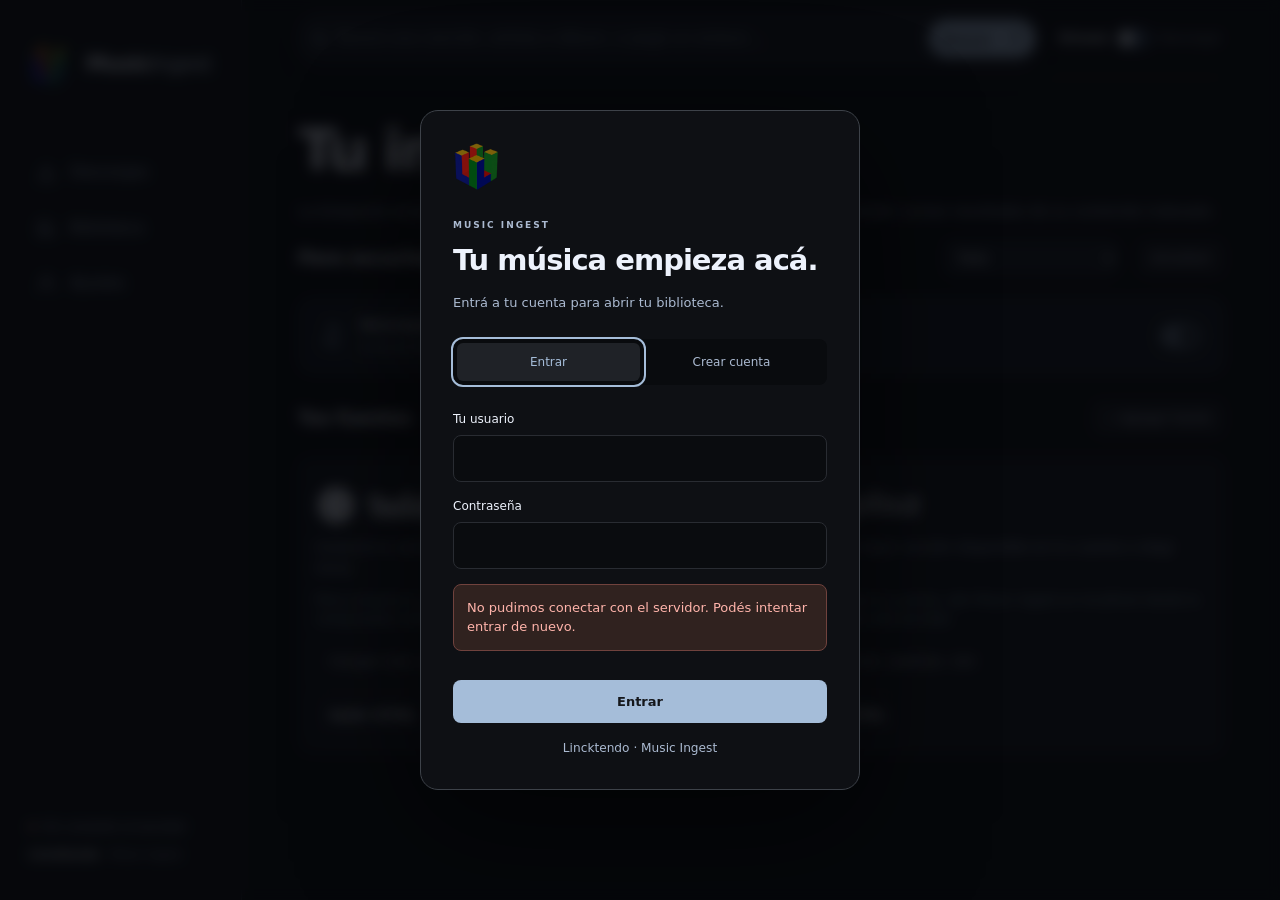
==== commit f52d2717: "Release 0.11.0: streaming, Auto DJ and Navidrome rotation" ====
--- a/static/index.html
+++ b/static/index.html
@@ -2,45 +2,77 @@
 <html lang="es">
 <head>
   <meta charset="utf-8"><meta name="viewport" content="width=device-width,initial-scale=1">
-  <meta name="theme-color" content="#131612"><title>Music Ingest</title>
-  <link rel="stylesheet" href="/static/style.css?v=040"><script defer src="/static/app.js?v=040"></script><script defer src="/static/artists.js?v=040"></script><script defer src="/static/profile.js?v=040"></script><script defer src="/static/automation.js?v=040"></script><script defer src="/static/navigation.js?v=040"></script><script defer src="/static/media.js?v=040"></script><script defer src="/static/selection.js?v=040"></script>
+  <meta name="theme-color" content="#090b0e"><title>Music Ingest</title>
+  <link rel="icon" type="image/png" sizes="16x16" href="/static/brand/lincktendo-16.png">
+  <link rel="icon" type="image/png" sizes="32x32" href="/static/brand/lincktendo-32.png">
+  <link rel="icon" type="image/png" sizes="48x48" href="/static/brand/lincktendo-48.png">
+  <link rel="apple-touch-icon" sizes="180x180" href="/static/brand/lincktendo-180.png">
+
+  <link rel="stylesheet" href="/static/style.css?v=0110"><link rel="stylesheet" href="/static/sources.css?v=0110"><script defer src="/static/app.js?v=0110"></script><script defer src="/static/sources.js?v=0110"></script><script defer src="/static/artists.js?v=0110"></script><script defer src="/static/profile.js?v=0110"></script><script defer src="/static/automation.js?v=0110"></script><script defer src="/static/navigation.js?v=0110"></script><script defer src="/static/media.js?v=0110"></script><script defer src="/static/selection.js?v=0110"></script>
+  <script defer src="/static/discovery.js?v=0110"></script><script defer src="/static/source-options.js?v=0110"></script>
+  <link rel="stylesheet" href="/static/records.css?v=0110"><script defer src="/static/records.js?v=0110"></script><script defer src="/static/artwork.js?v=0110"></script>
+  <link rel="stylesheet" href="/static/downloads.css?v=0110"><link rel="stylesheet" href="/static/transport.css?v=0110"><link rel="stylesheet" href="/static/collection.css?v=0110"><link rel="stylesheet" href="/static/ux.css?v=0110">
+  <script defer src="/static/downloads.js?v=0110"></script><script defer src="/static/collection.js?v=0110"></script><script defer src="/static/transport.js?v=0110"></script><script defer src="/static/ux.js?v=0110"></script>
+  <link rel="stylesheet" href="/static/brand-motion.css?v=0110"><script defer src="/static/brand-motion.js?v=0110"></script>
+  <link rel="stylesheet" href="/static/rotation.css?v=0110"><script defer src="/static/rotation.js?v=0110"></script>
 </head>
 <body>
   <a class="skip" href="#main">Saltar al contenido</a>
   <aside class="sidebar">
-    <a class="brand" href="/#buscar" aria-label="Music Ingest, inicio"><span class="brand-icon" aria-hidden="true"><svg viewBox="0 0 32 32"><path d="M7 19v-6m6 12V7m6 21V4m6 17V11"/></svg></span><span>Music<span class="brand-thin">Ingest</span><small>TU BIBLIOTECA, EN TUS MANOS</small></span></a>
+    <a class="brand" href="/#inicio" aria-label="Music Ingest, inicio"><span class="brand-icon" aria-hidden="true"><img src="/static/brand/lincktendo.png" width="44" height="44" alt=""></span><span>Music<span class="brand-thin">Ingest</span></span></a>
     <nav aria-label="Secciones principales">
-      <button type="button" data-page="buscar" class="nav-item active" aria-current="page"><svg viewBox="0 0 24 24" aria-hidden="true"><circle cx="10.5" cy="10.5" r="6.5"/><path d="m16 16 4 4"/></svg><span>Buscar</span></button>
+      <button type="button" data-page="inicio" class="nav-item" data-owner-action hidden><svg viewBox="0 0 24 24" aria-hidden="true"><path d="m3 10 9-7 9 7v10h-6v-6H9v6H3Z"/></svg><span>Inicio</span></button>
       <button type="button" data-page="playlists" data-owner-action hidden class="nav-item"><svg viewBox="0 0 24 24" aria-hidden="true"><path d="M4 5h16M4 10h16M4 15h9m4-1v7m-3-3h6"/></svg><span>Playlists</span></button>
       <button type="button" data-page="favoritos" data-owner-action hidden class="nav-item"><svg viewBox="0 0 24 24" aria-hidden="true"><path d="m12 3 3 6 7 1-5 5 1 7-6-3-6 3 1-7-5-5 7-1Z"/></svg><span>Artistas</span></button>
       <button type="button" data-page="descargas" class="nav-item"><svg viewBox="0 0 24 24" aria-hidden="true"><path d="M12 3v12m-5-5 5 5 5-5M4 16v5h16v-5"/></svg><span>Descargas</span><span id="queue-count" class="count" hidden>0</span></button>
       <button type="button" data-page="biblioteca" class="nav-item"><svg viewBox="0 0 24 24" aria-hidden="true"><path d="M4 4v16M9 4v16m5-16 5 16M2 20h20"/></svg><span>Biblioteca</span></button>
-      <button type="button" data-page="perfil" class="nav-item"><svg viewBox="0 0 24 24" aria-hidden="true"><circle cx="12" cy="8" r="4"/><path d="M4 21v-2a8 8 0 0 1 16 0v2"/></svg><span>Tu espacio</span></button>
+      <button type="button" data-page="perfil" class="nav-item"><svg viewBox="0 0 24 24" aria-hidden="true"><circle cx="12" cy="8" r="4"/><path d="M4 21v-2a8 8 0 0 1 16 0v2"/></svg><span>Ajustes</span></button>
     </nav>
-    <div class="sidebar-bottom"><span class="connection"><i id="connection-dot"></i><span id="connection-label">Conectando…</span></span><p>Music Ingest · Versión de prueba</p></div>
+    <div class="sidebar-bottom"><span class="connection"><i id="connection-dot"></i><span id="connection-label">Conectando…</span></span><p class="sidebar-credit"><strong>Lincktendo</strong> · Music Ingest <span data-app-version></span></p></div>
   </aside>
   <main id="main">
-    <header class="topbar"><span class="breadcrumb">Tu espacio de música <span>/</span> <b id="current-section">Buscar</b></span><div class="library-switch" id="library-switch" hidden><label for="active-library" class="sr-only">Biblioteca activa</label><select id="active-library" aria-label="Biblioteca activa"></select><span id="active-role" class="beta"></span></div></header>
+    <header class="topbar"><a class="mobile-brand" href="/#inicio" aria-label="Music Ingest, inicio"><img src="/static/brand/lincktendo.png" width="44" height="44" alt=""></a><span id="current-section" class="sr-only">Inicio</span><form id="search-form" role="search"><label for="query" class="sr-only">Buscar música o pegar un enlace</label><div class="search-surface"><div class="search-box"><svg viewBox="0 0 24 24" aria-hidden="true"><circle cx="10.5" cy="10.5" r="6.5"/><path d="m16 16 4 4"/></svg><input id="query" type="search" role="combobox" aria-autocomplete="list" aria-controls="suggestions" aria-expanded="false" aria-haspopup="listbox" placeholder="Buscá una canción, artista o álbum, o pegá un enlace…" aria-describedby="link-hint" required maxlength="2048" autocomplete="off"><button type="submit" class="primary" id="search-submit">Buscar <span aria-hidden="true">↗</span></button></div><div id="suggestion-panel" class="suggestion-panel" hidden><div class="suggestion-caption">SUGERENCIAS</div><div id="suggestions" role="listbox" aria-label="Sugerencias de búsqueda"></div></div><span id="suggestions-status" class="sr-only" role="status" aria-live="polite"></span></div><small id="link-hint">Podés pegar enlaces de canciones, álbumes, playlists y artistas.</small></form><button type="button" class="listen-mode" id="listen-mode" role="switch" aria-label="Descargar al abrir una pista" aria-checked="false" title="Elegí qué pasa al tocar una rola"><span>Stream</span><i aria-hidden="true"></i><span>Descargar</span></button><div class="library-switch" id="library-switch" hidden><label for="active-library" class="sr-only">Biblioteca activa</label><select id="active-library" aria-label="Biblioteca activa"></select><span id="active-role" class="beta"></span></div></header>
+    <section id="page-inicio" class="page" hidden>
+      <div class="page-heading home-heading"><div><h1>Tu inicio<span class="accent">.</span></h1><p>La búsqueda empieza en YouTube Music (Google). Las fuentes que agregués también suman resultados de su contenido indexado.</p></div></div>
+
+      <div class="section-head"><h2>Para escuchar ahora</h2><label class="feed-order"><span class="sr-only">Ordenar recomendaciones</span><select id="feed-filter"><option value="all">Todo</option><option value="group">Separar por fuentes</option></select></label><button type="button" id="home-refresh" class="quiet">Actualizar</button></div>
+      <p id="home-status" class="inline-status" role="status"></p><div id="home-sections"></div>
+      <section class="quality-card"><span class="quality-icon" aria-hidden="true">♫</span><label class="toggle-line" for="source-best"><span><strong>Descargar siempre el audio de mayor calidad</strong><small>Si encontramos la pista en FLAC, guardamos esa versión. Para las demás, usamos MP3.</small></span><input id="source-best" type="checkbox" role="switch" checked disabled></label></section>
+      <div class="section-head" id="sources-heading"><h2>Tus fuentes</h2><button id="add-source" type="button" class="quiet">＋ Agregar fuente</button></div><div class="source-grid" id="source-grid">
+        <article class="source-box" data-source="youtube"><header></header>
+          <h3 data-platform="youtube">YouTube Music</h3><p>Conectá tu sesión para ver sugerencias de tu cuenta en Inicio.</p><p class="local-note" data-local-note hidden>Para conectar tu cuenta, abrí Music Ingest en localhost desde la computadora del servidor.</p><small id="youtube-state"></small>
+          <label class="file-control"><span>Cargar mis cookies .txt</span><input id="youtube-file" type="file" disabled accept=".txt,text/plain" aria-label="Cargar cookies de YouTube Music"></label>
+          <button type="button" class="text-action" id="youtube-clear" hidden>Desconectar YouTube Music</button>
+          <div class="source-import"><label class="file-control"><span>Subir HTML</span><input id="html-file" type="file" accept=".html,.htm" aria-label="Importar HTML de YouTube Music"></label></div><small id="html-state"></small>
+          <button type="button" class="text-action" id="html-clear" hidden>Quitar página</button></article>
+        <article class="source-box" data-source="qobuz"><header></header>
+          <h3 data-platform="qobuz">Qobuz</h3><p>Guardá la mejor versión disponible en tu cuenta o elegí MP3.</p><p class="local-note" data-local-note hidden>Para conectar tu cuenta, abrí Music Ingest en localhost desde la computadora del servidor.</p><small id="qobuz-state"></small>
+          <label class="file-control"><span>Cargar mis cookies .txt</span><input id="qobuz-file" type="file" disabled accept=".txt,text/plain" aria-label="Cargar cookies de Qobuz"></label>
+          <button type="button" id="qobuz-sync" class="text-action" hidden>Actualizar pistas</button>
+          <button type="button" class="text-action" id="qobuz-clear" hidden>Desconectar Qobuz</button><div class="source-import"><label class="file-control"><span>Subir HTML</span><input type="file" data-page-file="qobuz" accept=".html,.htm" aria-label="Importar HTML de Qobuz"></label></div><small id="q-page-count"></small><button type="button" class="text-action" data-remove-page="qobuz" hidden>Quitar página</button></article>
+
+      </div><p id="source-status" class="inline-status" role="status" aria-live="polite"></p>
+    </section>
     <section id="page-buscar" class="page">
-      <div class="hero"><div class="eyebrow"><span></span> MENOS VUELTAS. MÁS MÚSICA.</div><h1>Tu música,<br><em>a tu manera.</em></h1><p>Guardá canciones, importá playlists y seguí las novedades<br class="desktop-break"> de tus artistas. Elegí qué querés hacer, maje.</p><div class="hero-art" aria-hidden="true"><div class="disc"><div class="disc-center"><svg viewBox="0 0 32 32"><path d="M7 19v-6m6 12V7m6 21V4m6 17V11"/></svg></div></div><span class="art-orbit"></span></div></div>
+      <div class="hero" hidden><div class="eyebrow"><span></span> MENOS VUELTAS. MÁS MÚSICA.</div><h1>Tu música,<br><em>a tu manera.</em></h1><p>Guardá canciones, importá playlists y seguí las novedades<br class="desktop-break"> de tus artistas. Elegí qué querés hacer, maje.</p><div class="hero-art" aria-hidden="true"><div class="disc"><div class="disc-center"><svg viewBox="0 0 32 32"><path d="M7 19v-6m6 12V7m6 21V4m6 17V11"/></svg></div></div><span class="art-orbit"></span></div></div>
+
+      <div class="search-options"><fieldset class="segmented"><legend class="sr-only">Tipo de búsqueda</legend><label><input type="radio" name="kind" value="songs" checked><span>Canciones</span></label><label><input type="radio" name="kind" value="albums"><span>Álbumes</span></label><label><input type="radio" name="kind" value="artists"><span>Artistas</span></label></fieldset><span class="search-hint">Buscamos en YouTube Music (Google) y en el contenido indexado de tus otras fuentes.</span></div>
+      <div id="artist-panel" hidden></div>
+      <div class="section-head" id="results-heading"><h2 id="results-title">Empezá con una canción</h2><span id="results-meta"></span></div>
+      <div id="search-status" class="inline-status" role="status" aria-live="polite"></div>
+      <div id="results" class="record-grid"></div>
+      <div id="welcome" class="welcome"><div class="step"><span>01</span><div><h3>Encontrala</h3><p>Buscá por nombre o pegá un enlace.</p></div></div><div class="step"><span>02</span><div><h3>Revisala</h3><p>Elegí las pistas y comprobá la portada.</p></div></div><div class="step"><span>03</span><div><h3>Guardala</h3><p>Tus archivos, listos para escuchar.</p></div></div></div>
       <section class="start-actions" aria-labelledby="start-title">
-        <div class="section-head"><h2 id="start-title">¿Qué querés hacer?</h2><a class="quiet guide-link" href="/static/guia.html" target="_blank" rel="noopener">Guía rápida ↗</a></div>
+        <div class="section-head"><h2 id="start-title">¿Qué querés hacer?</h2><a class="quiet guide-link" href="/static/guia.html?v=0110" target="_blank" rel="noopener">Guía rápida ↗</a></div>
         <div class="action-grid">
           <button type="button" class="action-card" data-go="songs"><span class="action-icon" aria-hidden="true">♪</span><strong>Buscar música</strong><span>Una canción o un álbum. Revisás y guardás.</span><b>Buscar ahora →</b></button>
           <button type="button" class="action-card" data-go="playlist" data-owner-action hidden><span class="action-icon" aria-hidden="true">≡</span><strong>Importar una playlist</strong><span>Pegá su enlace. Bajamos las rolas y seguimos las nuevas.</span><b>Agregar playlist →</b></button>
           <button type="button" class="action-card" data-go="artists" data-owner-action hidden><span class="action-icon" aria-hidden="true">☆</span><strong>Seguir artistas</strong><span>Sus próximos lanzamientos llegan solos a tu biblioteca.</span><b>Elegir artistas →</b></button>
           <button type="button" class="action-card" data-go="folder" data-owner-action hidden><span class="action-icon" aria-hidden="true">↳</span><strong>Elegir dónde guardar</strong><span>Elegí o creá la carpeta para tus próximas descargas.</span><b>Elegir carpeta →</b></button>
           <button type="button" class="action-card" data-go="people" data-owner-action hidden><span class="action-icon" aria-hidden="true">＋</span><strong>Invitar a tu gente</strong><span>Amigos y familia proponen. Vos aprobás o automatizás.</span><b>Agregar colaboradores →</b></button>
-          <button type="button" class="action-card" data-go="ai" data-owner-action hidden><span class="action-icon" aria-hidden="true">✧</span><strong>Poner a tu IA a buscar</strong><span>Conectá Codex, Muse o Claude para proponer música.</span><b>Conectar mi IA →</b></button>
         </div>
         <p class="section-copy" id="collaborator-start" hidden>Buscá música y enviá tu propuesta. El propietario decide si se guarda. Podés seguirla en <button type="button" class="text-action" data-go="proposals">Propuestas de música →</button></p>
       </section>
-      <form id="search-form" role="search"><label for="query" class="sr-only">Canción, artista, álbum o enlace de YouTube Music</label><div class="search-surface"><div class="search-box"><svg viewBox="0 0 24 24" aria-hidden="true"><circle cx="10.5" cy="10.5" r="6.5"/><path d="m16 16 4 4"/></svg><input id="query" type="search" role="combobox" aria-autocomplete="list" aria-controls="suggestions" aria-expanded="false" aria-haspopup="listbox" placeholder="Una canción, un artista o un enlace…" required maxlength="500" autocomplete="off"><button type="submit" class="primary" id="search-submit">Buscar <span aria-hidden="true">↗</span></button></div><div id="suggestion-panel" class="suggestion-panel" hidden><div class="suggestion-caption">SUGERENCIAS DE YOUTUBE MUSIC</div><div id="suggestions" role="listbox" aria-label="Sugerencias de búsqueda"></div></div><span id="suggestions-status" class="sr-only" role="status" aria-live="polite"></span></div><div class="search-options"><fieldset class="segmented"><legend class="sr-only">Tipo de búsqueda</legend><label><input type="radio" name="kind" value="songs" checked><span>Canciones</span></label><label><input type="radio" name="kind" value="albums"><span>Álbumes</span></label><label><input type="radio" name="kind" value="artists"><span>Artistas</span></label></fieldset><span class="search-hint">También podés pegar un enlace de YouTube Music</span></div></form>
-      <div id="artist-panel" hidden></div>
-      <div class="section-head" id="results-heading"><h2 id="results-title">Empezá con una canción</h2><span id="results-meta"></span></div>
-      <div id="search-status" class="inline-status" role="status" aria-live="polite"></div>
-      <div id="results" class="results-grid"></div>
-      <div id="welcome" class="welcome"><div class="step"><span>01</span><div><h3>Encontrala</h3><p>Buscá por nombre o pegá un enlace.</p></div></div><div class="step"><span>02</span><div><h3>Revisala</h3><p>Elegí las pistas y comprobá la portada.</p></div></div><div class="step"><span>03</span><div><h3>Guardala</h3><p>Tus archivos, listos para escuchar.</p></div></div></div>
       <p class="rights">Descargá contenido que tengas permiso de guardar.</p>
     </section>
     <section id="page-playlists" class="page" hidden>
@@ -62,14 +94,14 @@
       <div class="section-head"><h2>Artistas que seguís</h2><button type="button" class="quiet" id="refresh-artists">Actualizar</button></div><div id="favorite-list"></div>
       <p class="section-copy">La frecuencia se comparte con tus playlists. <button type="button" class="text-action" data-go="schedule">Cambiar cada cuánto revisar →</button></p>
     </section>
-    <section id="page-descargas" class="page" hidden><div class="page-heading"><div class="eyebrow">DE ACÁ A TU BIBLIOTECA</div><h1>Descargas<span class="accent">.</span></h1><p>Seguí el progreso y encontrá tus archivos terminados.</p></div><div id="jobs-status" class="inline-status" role="status"></div><div id="jobs" class="jobs"></div></section>
+    <section id="page-descargas" class="page" hidden><div class="page-heading"><div class="eyebrow">DE ACÁ A TU BIBLIOTECA</div><h1>Descargas<span class="accent">.</span></h1><p>Seguí el progreso y encontrá tus archivos terminados.</p></div><div id="jobs-status" class="inline-status" role="status"></div><div id="jobs" class="jobs"></div><section id="failed-section" hidden><h2>Intentos fallidos</h2><div id="failed-attempts" class="jobs"></div></section></section>
     <section id="page-biblioteca" class="page" hidden><div class="page-heading"><div class="eyebrow">ARCHIVOS QUE YA SON PARTE DE TU COLECCIÓN</div><h1>Biblioteca<span class="accent">.</span></h1><p>La música que guardaste con Music Ingest.</p><button type="button" class="quiet" data-go="folder" data-owner-action hidden>¿Dónde se guarda? Elegir carpeta →</button></div><div class="section-head"><h2 id="library-title">Tu colección</h2><button type="button" class="quiet" id="refresh-library">Actualizar</button></div><label class="sr-only" for="library-filter">Buscar en tu biblioteca</label><input class="wide-input" id="library-filter" type="search" placeholder="Buscá una canción, artista o álbum guardado…"><p class="section-copy">Abrí un artista y un álbum para ver sus canciones, escucharlas o eliminarlas.</p><div id="library-status" class="inline-status" role="status"></div><div id="library" class="library-list"></div></section>
     <section id="page-perfil" class="page" hidden>
       <div class="page-heading"><div class="eyebrow">TU CUENTA Y TU COLECCIÓN</div><h1>Vos y tu música<span class="accent">.</span></h1><p id="profile-intro">Administrá tu biblioteca y a las personas que colaboran con vos.</p></div>
-      <nav class="profile-shortcuts" aria-label="Accesos de tu biblioteca"><button type="button" data-go="playlist" data-owner-action hidden>Playlists</button><button type="button" data-go="favorites" data-owner-action hidden>Artistas favoritos</button><button type="button" data-go="folder" data-owner-action hidden>Carpeta de salida</button><button type="button" data-go="people" data-owner-action hidden>Colaboradores</button><button type="button" data-go="ai" data-owner-action hidden>Tu IA</button><button type="button" data-go="providers" data-owner-action hidden>Letras y géneros</button><button type="button" data-go="proposals">Propuestas</button></nav><div id="profile-status" class="inline-status" role="status"></div>
+      <nav class="profile-shortcuts" aria-label="Accesos de tu biblioteca"><button type="button" data-go="playlist" data-owner-action hidden>Playlists</button><button type="button" data-go="favorites" data-owner-action hidden>Artistas favoritos</button><button type="button" data-go="folder" data-owner-action hidden>Carpeta de salida</button><button type="button" data-go="people" data-owner-action hidden>Colaboradores</button><button type="button" data-go="proposals">Propuestas</button></nav><div id="profile-status" class="inline-status" role="status"></div>
       <div class="profile-card account-card"><div class="avatar" id="profile-avatar">M</div><div><h2 id="profile-name"></h2><p id="profile-username"></p></div><button type="button" class="quiet" id="logout">Cerrar sesión</button></div>
       <div class="profile-card" id="proposals-card"><div class="section-head"><div><h2>Propuestas de música</h2><p class="section-copy" id="proposal-description">Revisá lo que tu gente quiere sumar.</p></div><button type="button" class="quiet" id="refresh-proposals">Actualizar</button></div><div id="proposals"></div></div>
-      <div id="owner-settings" hidden>
+      <div id="owner-settings" hidden><section class="profile-card" id="search-sources"><h2>Fuentes de búsqueda</h2><p>Elegí cuáles aparecen en los resultados. Inicio sigue recomendando música de todas tus fuentes.</p><div id="search-switches"></div></section>
         <div class="profile-card" id="folder-card"><h2>¿Dónde guardamos las rolas?</h2><p class="section-copy">Elegí o creá una carpeta de tu biblioteca en el servidor. Esta no es la memoria del celular. El cambio aplica a las próximas descargas; lo que ya tenés se queda donde está.</p>
           <p id="folder-selected" class="folder-selected"></p><p id="folder-current" class="section-copy"></p><div class="row-actions"><button type="button" class="quiet" id="folder-up">↑ Subir una carpeta</button><button type="button" class="primary" id="folder-select">Guardar acá</button></div><div id="folder-list" class="folder-list"></div>
           <form id="folder-create" class="inline-form"><label for="new-folder-name" class="sr-only">Nombre de la carpeta nueva</label><input id="new-folder-name" required maxlength="80" placeholder="Nombre de la carpeta nueva"><button type="submit" class="quiet">Crear carpeta</button></form>
@@ -77,15 +109,46 @@
         </div>
 
         <div class="profile-card" id="people-card"><h2>Colaboradores</h2><p class="section-copy">Cada persona crea su propia cuenta. Agregala por su usuario para que pueda proponer música en esta biblioteca.</p><form id="member-form" class="inline-form"><label for="member-username" class="sr-only">Usuario del colaborador</label><input id="member-username" required maxlength="32" placeholder="Usuario exacto" autocomplete="off"><button class="primary" type="submit">Agregar</button></form><div id="members"></div><label class="toggle-line"><span><strong>Aprobar propuestas automáticamente</strong><small>Las propuestas nuevas empezarán a descargarse sin tu revisión.</small></span><input id="auto-approve" type="checkbox" role="switch"></label></div>
+        <details id="advanced-settings" class="advanced-settings">
+          <summary><span><strong>Usuarios avanzados</strong><small>Conexión con IA, integraciones y servidor Docker</small></span><span class="disclosure-arrow" aria-hidden="true">⌄</span></summary>
+          <div class="advanced-body"><section class="profile-card"><h2>Tu servidor</h2>
+            <dl class="system-facts"><dt>Motor de descargas</dt><dd id="engine-version">…</dd><dt>Última revisión</dt><dd id="engine-checked">…</dd><dt>Dirección actual</dt><dd id="server-origin"></dd><dt>Música en Docker</dt><dd><code>/music</code></dd><dt>Datos de la app</dt><dd><code>/data</code></dd></dl>
+            <p id="engine-status" class="section-copy" role="status"></p><details class="help-details"><summary>Usar la carpeta con Navidrome</summary><p>Conectá la carpeta de tu biblioteca a Navidrome en modo de lectura. Ambos servicios podrán ver los mismos archivos.</p><a href="/static/guia.html?v=0110" target="_blank" rel="noopener">Ver los ejemplos de Docker en la guía ↗</a></details></section>
         <div class="profile-card" id="ai-card"><div class="section-head"><div><h2>Tu IA, como colaboradora</h2><p class="section-copy">Dale acceso para buscar y proponerte música. Vos conservás el control.</p></div></div><form id="key-form" class="inline-form"><label for="key-label" class="sr-only">Nombre de la IA</label><input id="key-label" required maxlength="80" placeholder="Por ejemplo: Codex, Muse o Claude"><button class="primary" type="submit">Crear clave</button></form><div id="new-key" class="key-reveal" hidden><strong>Guardá esta clave ahora</strong><p>Solo se muestra una vez. Tratala como una contraseña y compartila únicamente con tu IA de confianza.</p><label class="sr-only" for="key-value">Clave de acceso recién creada</label><input id="key-value" readonly autocomplete="off" spellcheck="false"><div class="key-actions"><button class="quiet" type="button" id="copy-key">Copiar clave</button><button class="quiet" type="button" id="hide-key">Ya la guardé</button></div></div><div id="keys"></div><details class="help-details"><summary>Cómo conectar Codex, Muse o Claude</summary><p>Usá una IA que pueda hacer solicitudes HTTP y que tenga acceso a tu servidor. En servicios remotos, una dirección local no será accesible.</p><p>Copiá estas instrucciones y agregá tu clave por el mecanismo privado de credenciales de la herramienta. No la publiques en chats compartidos ni en código.</p><pre id="agent-guide"></pre><button type="button" class="quiet" id="copy-guide">Copiar instrucciones</button></details></div>
-        <div class="profile-card" id="providers-card"><h2>Letras, géneros y otros datos</h2><p class="section-copy">La búsqueda funciona sin claves. Estas opciones son para completar o enriquecer los datos de tu música.</p><div id="providers"></div></div>
+        <div class="profile-card" id="providers-card"><h2>Letras, géneros y otros datos</h2><p class="section-copy">La búsqueda funciona sin claves. Estas opciones son para completar o enriquecer los datos de tu música.</p><div id="providers"></div></div></div></details>
       </div>
     </section>
-    <footer>Hecho para escuchar. Diseñado para que lo controles vos.</footer>
+    <footer><strong>Lincktendo</strong><span aria-hidden="true"> · </span>Music Ingest <span data-app-version></span></footer>
   </main>
-  <dialog id="preview-dialog" aria-labelledby="preview-title"><div class="dialog-top"><span class="eyebrow">ANTES DE GUARDAR</span><button type="button" class="icon-button" id="close-preview" aria-label="Cerrar revisión">×</button></div><div class="preview-hero"><div id="preview-cover"></div><div><span id="preview-type" class="pill">REVISAR</span><h2 id="preview-title">Revisá tu selección</h2><p id="preview-artist"></p></div></div><div id="preview-warnings" class="warnings" hidden></div><div class="track-heading"><span id="track-count"></span><label><input id="select-all" type="checkbox" checked> Seleccionar todo</label></div><div id="preview-tracks" class="tracks"></div><div class="format-row"><label for="format">Formato</label><select id="format"><option value="mp3">MP3 · Compatible con tus reproductores</option><option value="original">Audio original · Sin conversión a MP3</option></select></div><p class="format-note">Conservar el formato original no mejora la calidad de la fuente.</p><div id="preview-status" class="inline-status" role="status" aria-live="polite"></div><div class="dialog-bottom"><span id="selected-count"></span><button type="button" class="primary" id="enqueue">Guardar en mi biblioteca</button></div></dialog>
-  <dialog id="auth-dialog" class="auth-dialog" aria-labelledby="auth-title"><div class="auth-mark" aria-hidden="true"><svg viewBox="0 0 32 32"><path d="M7 19v-6m6 12V7m6 21V4m6 17V11"/></svg></div><span class="eyebrow">MUSIC INGEST</span><h2 id="auth-title">Tu música empieza acá.</h2><p id="auth-subtitle">Entrá a tu cuenta para abrir tu biblioteca.</p><div class="auth-tabs" role="group" aria-label="Acceso a tu cuenta"><button type="button" class="active" id="mode-login" aria-pressed="true">Entrar</button><button type="button" id="mode-register" aria-pressed="false">Crear cuenta</button></div><form id="auth-form"><label>Tu usuario<input id="auth-username" name="username" required autocomplete="username" minlength="3" maxlength="32" autocapitalize="none" spellcheck="false"></label><label id="display-name-field" hidden>¿Cómo te llamás, maje?<input id="auth-displayname" name="displayname" maxlength="80" autocomplete="nickname"></label><label>Contraseña<input id="auth-password" name="password" type="password" required autocomplete="current-password" minlength="10" maxlength="256"></label><p class="input-help" id="password-help" hidden>Usá al menos 10 caracteres. Tu usuario identifica tu cuenta al invitarte como colaborador.</p><div id="auth-status" class="inline-status" role="status"></div><button class="primary" type="submit" id="auth-submit">Entrar</button></form></dialog>
-  <section id="music-player" class="music-player" aria-label="Reproductor de música" hidden><div class="player-info"><strong id="player-title"></strong><small id="player-artist"></small></div><audio id="music-audio" controls preload="none"></audio><button type="button" class="icon-button" id="close-player" aria-label="Cerrar reproductor"></button></section>
+  <dialog id="platform-options" data-light-dismiss aria-labelledby="platform-options-title">
+    <div class="dialog-top"><h2 id="platform-options-title"></h2><form method="dialog"><button class="icon-button" aria-label="Cerrar">×</button></form></div>
+    <div id="platform-options-body"></div><p id="platform-options-status" class="inline-status" role="status"></p>
+  </dialog>
+  <dialog id="add-dialog" data-light-dismiss aria-labelledby="add-title"><div class="dialog-top"><h2 id="add-title">Agregar fuente</h2><form method="dialog"><button type="submit" class="icon-button" aria-label="Cerrar">×</button></form></div><p>Elegí una plataforma o pegá su dirección. Podés probar un enlace directamente en la barra de búsqueda.</p><form id="source-add-form"><fieldset class="source-picker"><legend>Plataforma</legend><div id="source-choices"></div></fieldset><label id="custom-source-wrap" hidden>Dirección del sitio<input id="source-site" placeholder="https://…" type="url"></label><p>Los formatos disponibles dependen de la pista.</p><p id="add-error" role="status"></p><button class="primary" type="submit">Agregar fuente</button></form></dialog>
+  <dialog id="ref-dialog" data-light-dismiss aria-labelledby="ref-title"><div class="dialog-top"><h2 id="ref-title"></h2><form method="dialog"><button type="submit" class="icon-button" aria-label="Cerrar">×</button></form></div><p id="ref-copy"></p><div class="row-actions"><button id="ref-search" class="primary" type="button">Buscar en mi música</button><a id="ref-site" class="quiet" target="_blank" rel="noopener noreferrer">Abrir en Qobuz ↗</a></div></dialog>
+  <dialog id="source-help" aria-labelledby="source-help-title">
+    <div class="dialog-top"><h2 id="source-help-title"></h2><button id="help-close" type="button" class="icon-button" aria-label="Cerrar ayuda">×</button></div>
+    <div class="guide-progress" aria-hidden="true"><i></i><i></i><i></i></div>
+    <div aria-live="polite" aria-atomic="true"><small id="guide-count"></small><h3 id="guide-heading"></h3><p id="guide-instruction"></p></div>
+    <figure><img id="help-image" alt="" width="600" height="258"><button type="button" id="guide-motion" class="quiet"></button></figure>
+    <a id="guide-exporter" class="guide-exporter" href="https://github.com/yt-dlp/yt-dlp/wiki/FAQ#how-do-i-pass-cookies-to-yt-dlp" target="_blank" rel="noopener noreferrer" hidden>¿Dónde consigo el exportador para mi navegador? ↗</a>
+    <div class="guide-controls"><button type="button" id="guide-prev" class="quiet">← Anterior</button><button type="button" id="guide-next" class="primary">Siguiente →</button></div>
+    <p id="guide-note"></p><a class="text-action" id="help-official" target="_blank" rel="noopener noreferrer"></a>
+    <details id="qobuz-manual" hidden><summary>¿Falta una pista de tu cuenta?</summary>
+      <p>Music Ingest es gratis. Qobuz ofrece archivos descargables de tus compras en su tienda. Si te da un enlace de Qobuz Downloader, también podés usarlo acá.</p>
+      <form id="qobuz-link-form"><label for="qobuz-link">Enlace de Qobuz Downloader</label><input id="qobuz-link" class="wide-input" type="password" placeholder="qbzdl://…" maxlength="4096" autocomplete="off" required><button class="quiet" type="submit">Importar pista o álbum</button></form>
+      <p class="local-note" data-local-note hidden>Abrí Music Ingest en localhost desde la computadora del servidor para usar este enlace.</p><p id="guide-status" class="inline-status" role="status"></p>
+    </details>
+  </dialog>
+  <dialog id="preview-dialog" aria-labelledby="preview-title"><div class="dialog-top"><span class="eyebrow">ANTES DE GUARDAR</span><button type="button" class="icon-button" id="close-preview" aria-label="Cerrar revisión">×</button></div><div class="preview-hero"><div id="preview-cover"></div><div><span id="preview-type" class="pill">REVISAR</span><h2 id="preview-title">Revisá tu selección</h2><p id="preview-artist"></p></div></div><div id="preview-warnings" class="warnings" hidden></div><div class="track-heading"><span id="track-count"></span><label><input id="select-all" type="checkbox" checked> Seleccionar todo</label></div><div id="preview-tracks" class="tracks"></div><div class="format-row"><label for="format">Guardar como</label><select id="format"><option value="auto">Usar la preferencia de mi biblioteca</option><option value="flac">FLAC · Audio sin pérdida</option><option value="mp3">MP3 · Compatible con tus reproductores</option></select></div><p class="format-note">Cada pista muestra el formato con el que se guardará.</p><div id="preview-status" class="inline-status" role="status" aria-live="polite"></div><section id="download-progress" hidden aria-label="Progreso de esta descarga"><strong id="review-percent" role="status"></strong><progress id="review-meter" max="100"></progress><div id="review-progress-actions"></div></section><div class="dialog-bottom" id="review-buttons"><span id="selected-count"></span><button type="button" class="quiet" id="queue-review">Mandar a cola</button><button type="button" class="primary" id="enqueue">Descargar</button></div></dialog>
+  <dialog id="auth-dialog" class="auth-dialog" aria-labelledby="auth-title"><div class="auth-mark" aria-hidden="true"><img src="/static/brand/lincktendo.png" width="44" height="44" alt=""></div><span class="eyebrow">MUSIC INGEST</span><h2 id="auth-title">Tu música empieza acá.</h2><p id="auth-subtitle">Entrá a tu cuenta para abrir tu biblioteca.</p><div class="auth-tabs" role="group" aria-label="Acceso a tu cuenta"><button type="button" class="active" id="mode-login" aria-pressed="true">Entrar</button><button type="button" id="mode-register" aria-pressed="false">Crear cuenta</button></div><form id="auth-form"><label>Tu usuario<input id="auth-username" name="username" required autocomplete="username" minlength="3" maxlength="32" autocapitalize="none" spellcheck="false"></label><label id="display-name-field" hidden>¿Cómo te llamás, maje?<input id="auth-displayname" name="displayname" maxlength="80" autocomplete="nickname"></label><label>Contraseña<input id="auth-password" name="password" type="password" required autocomplete="current-password" minlength="10" maxlength="256"></label><p class="input-help" id="password-help" hidden>Usá al menos 10 caracteres. Tu usuario identifica tu cuenta al invitarte como colaborador.</p><div id="auth-status" class="inline-status" role="status"></div><button class="primary" type="submit" id="auth-submit">Entrar</button></form><small class="auth-credit">Lincktendo · Music Ingest <span data-app-version></span></small></dialog>
+  <dialog id="player-detail" data-light-dismiss aria-labelledby="detail-title"><div class="dialog-top"><strong>Ahora suena</strong><button type="button" class="icon-button" data-close="player-detail" aria-label="Cerrar">×</button></div><button id="detail-art" class="detail-art" type="button" aria-label="Ampliar portada"></button><h2 id="detail-title"></h2><p id="detail-artist"></p><div id="detail-actions" class="track-actions"></div></dialog>
+  <dialog id="large-art" data-light-dismiss aria-label="Portada ampliada"><div class="dialog-top"><strong>Portada</strong><button type="button" class="icon-button" data-close="large-art" aria-label="Cerrar">×</button></div><div id="large-image"></div></dialog>
+  <dialog id="edit-art" data-light-dismiss aria-labelledby="crop-title"><div class="dialog-top"><h2 id="crop-title">Editar portada</h2><button class="icon-button" type="button" data-close="edit-art" aria-label="Cerrar">×</button></div><canvas id="crop-view" width="640" height="640" tabindex="0" aria-label="Encuadre cuadrado. Arrastrá o usá las flechas para mover la imagen"></canvas><div class="crop-tools"><label>Encuadre <select id="crop-mode"><option value="fill">Rellenar</option><option value="fit">Foto completa</option><option value="tile">Mosaico</option></select></label><label>Zoom <input id="crop-zoom" type="range" min="1" max="3" step=".05" value="1"></label><label class="file-control">Elegir otra imagen<input id="crop-file" type="file" accept="image/*"></label></div><p id="crop-status" role="status"></p><button type="button" class="primary" id="crop-save">Guardar portada</button></dialog>
+  <aside id="download-notices" aria-label="Notificaciones de descarga" aria-live="polite"></aside>
+  <dialog id="metadata-dialog" data-light-dismiss aria-labelledby="tag-heading"><div class="dialog-top"><h2 id="tag-heading">Datos de la rola</h2><button type="button" class="icon-button" data-close="metadata-dialog" aria-label="Cerrar">×</button></div><div id="tag-image"></div><small id="tag-caption"></small>
+  <form id="tag-form"><label>Título<input id="tag-title" maxlength="300" required></label><label>Artista<input id="tag-artist" maxlength="300" required></label><label>Álbum<input id="tag-album" maxlength="300"></label><label>Número de pista<input id="tag-track" type="number" min="1" max="9999"></label><p id="tag-status" role="status"></p><button type="submit" class="primary" id="tag-save">Guardar cambios</button></form></dialog>
+  <section id="music-player" class="music-player" aria-label="Reproductor de música" hidden><div class="player-art-wrap"><button id="player-cover" class="player-art" type="button" aria-label="Abrir menú de la pista"></button><button id="player-info-action" type="button" aria-label="Ver datos de la rola" title="Ver datos de la rola">i</button></div><div class="player-info"><strong id="player-title"></strong><small id="player-artist"></small></div><span class="player-download-wrap"><button type="button" id="player-download" aria-label="Descargar" title="Descargar"></button></span><audio id="music-audio" controls preload="none"></audio><button type="button" class="icon-button" id="close-player" aria-label="Cerrar reproductor"></button></section>
   <dialog id="delete-song-dialog" class="auth-dialog" aria-labelledby="delete-heading"><h2 id="delete-heading">¿Eliminar esta canción?</h2><p id="delete-song-name"></p><p>Se elimina el archivo de tu biblioteca del servidor. Esta acción no se puede deshacer.</p><div id="delete-status" class="inline-status" role="status"></div><div class="row-actions"><button type="button" class="quiet" id="delete-cancel">Conservar canción</button><button type="button" class="primary" id="delete-confirm">Sí, eliminar</button></div></dialog>
   <div id="toast" class="toast" role="status" aria-live="polite" hidden></div>
 </body>
--- a/static/style.css
+++ b/static/style.css
@@ -1,4 +1,4 @@
-:root{color-scheme:dark;--bg:#10130f;--panel:#191d17;--line:#30362c;--muted:#a1ab98;--text:#f2f4eb;--accent:#c8f48d;--teal:#9ac9ba;--danger:#ffb4ab;font-family:Inter,ui-sans-serif,system-ui,-apple-system,BlinkMacSystemFont,"Segoe UI",sans-serif}*{box-sizing:border-box}body{margin:0;background:var(--bg);color:var(--text);font-size:15px;line-height:1.5}button,input,select{font:inherit}button,a,input,select{-webkit-tap-highlight-color:transparent}button{cursor:pointer}button:disabled{opacity:.5;cursor:wait}button,a,input,select{outline-offset:4px}button:focus-visible,a:focus-visible,input:focus-visible,select:focus-visible{outline:2px solid var(--accent)}button,select,input{color:inherit}a{color:inherit}svg{fill:none;stroke:currentColor;stroke-width:1.7;stroke-linecap:round;stroke-linejoin:round}button{border:0}button svg{width:21px;height:21px}h1,h2,h3,p{margin:0}h1{font-size:clamp(40px,4.5vw,66px);line-height:1.04;font-weight:600;letter-spacing:-3px}h2{font-size:18px;font-weight:600;letter-spacing:-.3px}h3{font-size:15px;font-weight:550}.sidebar{position:fixed;inset:0 auto 0 0;width:242px;border-right:1px solid var(--line);background:#141811;display:flex;flex-direction:column;padding:37px 21px;z-index:3}.brand{display:flex;gap:11px;text-decoration:none;align-items:center;padding:0 2px;font-size:21px;font-weight:650;letter-spacing:-.7px}.brand-thin{font-weight:400;color:#d1d8ca}.brand small{display:block;font-size:7.5px;letter-spacing:1.4px;color:var(--muted);font-weight:550;margin-top:3px}.brand-icon{display:grid;place-items:center;width:40px;height:43px;background:var(--accent);color:#243021;border-radius:12px;transform:rotate(-4deg);flex-shrink:0}.brand-icon svg{width:29px;stroke-width:2.2}.sidebar nav{display:grid;gap:7px;margin-top:55px}.nav-item{background:none;display:flex;gap:13px;align-items:center;border-radius:9px;padding:13px 15px;color:var(--muted);text-align:left}.nav-item.active{background:#283222;color:var(--accent)}.nav-item:hover{background:#20271c}.nav-item .count{margin-left:auto;font-size:11px;background:var(--accent);color:#20301a;border-radius:6px;padding:1px 5px}.sidebar-bottom{margin-top:auto;font-size:11px;color:#86917e;padding:12px 8px 0}.sidebar-bottom p{margin-top:10px}.connection{display:flex;gap:8px;align-items:center;color:#c0cbb8;font-size:12px}.connection i{width:6px;height:6px;border-radius:50%;background:#b3a16c}.connection i.online{background:var(--accent)}.connection i.offline{background:var(--danger)}main{margin-left:242px;max-width:1540px;padding:0 56px}.topbar{height:90px;display:flex;align-items:center;justify-content:space-between;border-bottom:1px solid var(--line);font-size:12px}.breadcrumb{color:var(--muted)}.breadcrumb span{margin:0 14px;color:#626d5c}.breadcrumb b{font-weight:500;color:var(--text)}.beta{font-size:9px;font-weight:600;letter-spacing:1.4px;border:1px solid #46573a;border-radius:5px;color:var(--accent);padding:5px 8px}.hero{position:relative;min-height:338px;padding:44px 0 30px;overflow:hidden}.eyebrow{font-size:9px;letter-spacing:2px;font-weight:600;color:var(--muted)}.hero .eyebrow{display:flex;align-items:center;gap:8px;margin-bottom:18px}.eyebrow>span{width:5px;height:5px;background:var(--accent);border-radius:50%}.hero em{font-style:normal;color:var(--accent)}.hero p,.page-heading p{color:var(--muted);line-height:1.7;margin-top:19px;font-size:14px}.hero-art{position:absolute;right:15px;top:32px;width:260px;height:270px;opacity:.86}.disc{position:absolute;inset:20px;border-radius:50%;background:repeating-radial-gradient(circle,#1c251b 0px,#1c251b 2px,#263223 3px,#131c13 5px);box-shadow:inset 0 0 40px #071007,0 22px 60px #070c0740;transform:rotate(-22deg);display:grid;place-items:center;border:1px solid #33482e}.disc:after{content:"";position:absolute;inset:0;border-radius:50%;background:conic-gradient(from 0deg,transparent,#d6ffb218,transparent 38%,#dcffca0d,transparent 65%)}.disc-center{width:72px;height:72px;border-radius:50%;background:var(--accent);color:#253721;display:grid;place-items:center}.disc-center svg{width:40px;stroke-width:1.7}.art-orbit{position:absolute;inset:2px 0;border:1px solid #3b4d3250;border-radius:50%;transform:rotate(-22deg) scaleX(1.13)}.search-box{background:#20271c;border:1px solid #4a5b3b;border-radius:12px;display:flex;gap:13px;align-items:center;padding:8px 8px 8px 19px;box-shadow:0 12px 26px #00000015}.search-box>svg{width:23px;height:23px;color:var(--accent);flex-shrink:0}.search-box input{border:0;background:none;min-width:0;flex:1;padding:10px 0;font-size:16px;outline:none}.search-box input::placeholder{color:#88947e}.search-box:focus-within{border-color:var(--accent)}.primary{background:var(--accent);color:#1e2a17;border-radius:8px;padding:12px 20px;font-weight:650;white-space:nowrap;font-size:13px}.primary:hover:not(:disabled){background:#d9ffab}.primary span{margin-left:12px;font-size:17px}.search-options{display:flex;align-items:center;justify-content:space-between;gap:16px;margin:14px 0 35px}.segmented{border:0;margin:0;padding:0;display:flex;gap:5px}.segmented input{position:absolute;opacity:0;pointer-events:none}.segmented span{display:block;padding:7px 12px;border-radius:6px;font-size:12px;color:var(--muted);cursor:pointer}.segmented input:checked+span{background:#2c3427;color:#e2eed6}.segmented input:focus-visible+span{outline:2px solid var(--accent)}.search-hint{font-size:11px;color:#85907b}.section-head{display:flex;align-items:center;justify-content:space-between;margin-bottom:22px;gap:20px}.section-head>span{font-size:12px;color:var(--muted)}.welcome{border-top:1px solid var(--line);border-bottom:1px solid var(--line);padding:30px 0;display:grid;grid-template-columns:repeat(3,1fr);gap:24px}.step{display:flex;gap:13px}.step>span{font-size:11px;color:#77965c;padding-top:4px}.step p{font-size:12px;color:#8f9b84;margin-top:5px}.rights{font-size:11px;color:#7c8871;margin-top:22px}.results-grid{display:grid;grid-template-columns:repeat(auto-fill,minmax(175px,1fr));gap:22px}.music-card{background:none;text-align:left;padding:0;color:inherit;border-radius:10px;position:relative}.music-card:hover .cover{transform:translateY(-3px);border-color:#91af73}.cover{aspect-ratio:1;object-fit:cover;width:100%;border-radius:9px;background:#283023;border:1px solid #303b28;transition:transform .2s,border-color .2s;display:flex;align-items:center;justify-content:center;overflow:hidden}.cover svg{width:35%;color:#7b9466}.music-card h3{margin:11px 0 3px;font-size:14px;overflow:hidden;white-space:nowrap;text-overflow:ellipsis}.music-card p{font-size:12px;color:var(--muted);overflow:hidden;text-overflow:ellipsis;white-space:nowrap}.music-card .card-foot{display:flex;justify-content:space-between;color:#819174;font-size:10px;margin-top:7px}.page-heading{padding:43px 0 37px}.page-heading .eyebrow{margin-bottom:16px}.accent{color:var(--accent)}.quiet{background:#242c1f;border:1px solid #36432d;border-radius:7px;padding:7px 12px;color:#cedbc3;font-size:12px}.inline-status{color:var(--muted);font-size:13px;margin:12px 0;white-space:pre-line}.inline-status:empty{display:none}.inline-status.error{color:var(--danger);padding:13px;border:1px solid #70423d;background:#30221f;border-radius:8px}.empty-state{padding:52px 25px;text-align:center;border:1px dashed #3c4832;border-radius:13px;color:var(--muted);font-size:13px}.empty-state h3{color:var(--text);margin-bottom:9px;font-size:18px}.jobs{display:grid;gap:14px}.job{background:var(--panel);border:1px solid var(--line);border-radius:11px;padding:20px}.job-head{display:flex;justify-content:space-between;gap:20px;align-items:center}.job-title{font-size:15px;font-weight:550}.job-info{font-size:11px;color:var(--muted);margin:6px 0 0}.status-tag{border-radius:5px;background:#283622;color:var(--accent);padding:4px 8px;font-size:10px;white-space:nowrap}.status-tag.bad{color:var(--danger);background:#3b2723}.progress{display:block;width:100%;height:5px;margin:17px 0 5px;border:0;accent-color:var(--accent);border-radius:5px;background:#30372a}.progress::-webkit-progress-bar{background:#30372a;border-radius:5px}.progress::-webkit-progress-value{background:var(--accent);border-radius:5px}.job-error{color:var(--danger);font-size:12px;margin-top:13px;white-space:pre-line}.file-links{display:flex;gap:9px;flex-wrap:wrap;margin-top:15px}.file-link{display:inline-flex;align-items:center;text-decoration:none;font-size:12px;color:var(--accent);padding:6px 10px;border:1px solid #3b4c2f;border-radius:6px;max-width:100%;overflow-wrap:anywhere}.library-row{display:flex;align-items:center;gap:16px;padding:15px 0;border-bottom:1px solid var(--line)}.library-row .cover{width:52px;flex-shrink:0;border-radius:6px}.library-info{flex:1;min-width:0}.library-info h3{overflow:hidden;text-overflow:ellipsis;white-space:nowrap}.library-info p{font-size:12px;color:var(--muted);margin-top:4px}.library-row .file-link{flex-shrink:0}.page[hidden],[hidden]{display:none!important}footer{padding:44px 0 25px;font-size:10px;letter-spacing:.4px;color:#637257}dialog{border:1px solid #48543e;background:#191e16;border-radius:18px;color:var(--text);padding:25px;max-width:620px;width:calc(100% - 32px);max-height:calc(100dvh - 40px);box-shadow:0 35px 120px #0009}dialog::backdrop{background:#070b07d1;backdrop-filter:blur(7px)}.dialog-top{display:flex;align-items:center;justify-content:space-between;margin-bottom:22px}.icon-button{display:grid;place-items:center;width:32px;height:32px;color:var(--muted);background:#2b3325;border-radius:50%;font-size:23px;line-height:1}.preview-hero{display:flex;gap:20px;align-items:center;margin-bottom:25px}.preview-hero>div:first-child{width:120px;flex-shrink:0}.preview-hero h2{font-size:25px;line-height:1.2;margin:9px 0}.preview-hero p{font-size:13px;color:var(--muted)}.pill{font-size:9px;letter-spacing:1.2px;color:var(--teal)}.track-heading{display:flex;justify-content:space-between;font-size:11px;color:var(--muted);padding:12px 0;border-bottom:1px solid var(--line)}input[type=checkbox]{accent-color:var(--accent);width:16px;height:16px;vertical-align:middle;cursor:pointer}.tracks{max-height:280px;overflow:auto;margin-bottom:18px}.track{display:flex;align-items:center;gap:12px;padding:12px 2px;border-bottom:1px solid #2c3427;cursor:pointer}.track-number{color:#819075;font-size:11px;width:18px;text-align:center}.track-text{flex:1;min-width:0}.track-text strong{font-size:12px;display:block;font-weight:500}.track-text small{font-size:11px;display:block;color:var(--muted)}.track-duration{font-size:11px;color:var(--muted)}.format-row{display:flex;gap:18px;align-items:center;font-size:12px}.format-row select{flex:1;min-width:0;background:#232b1e;border:1px solid #3b4931;border-radius:7px;padding:10px;font-size:12px}.format-note{font-size:10px;color:#87957b;margin:8px 0 16px}.dialog-bottom{border-top:1px solid var(--line);padding-top:20px;display:flex;align-items:center;justify-content:space-between;gap:12px}.dialog-bottom>span{color:var(--muted);font-size:12px}.warnings{font-size:12px;background:#3a3221;color:#e5d6ac;border-radius:8px;padding:12px;margin-bottom:15px;white-space:pre-line}.toast{position:fixed;bottom:25px;left:50%;transform:translateX(-50%);background:#d7f4ba;color:#17220f;border:1px solid #b9d4a0;box-shadow:0 10px 30px #0005;border-radius:9px;padding:12px 20px;z-index:10;font-size:13px;max-width:calc(100% - 36px)}.sr-only{position:absolute;width:1px;height:1px;padding:0;margin:-1px;overflow:hidden;clip:rect(0,0,0,0);white-space:nowrap;border:0}.skip{position:fixed;top:-80px;left:20px;z-index:20;background:var(--accent);color:#17220f;padding:10px}.skip:focus{top:10px}@media(min-width:1400px){.hero-art{right:50px;width:290px;height:290px}}@media(max-width:1100px){main{padding:0 30px}.sidebar{width:215px;padding:30px 15px}main{margin-left:215px}.hero-art{width:205px;height:220px;right:0;top:45px}.hero h1{font-size:50px}.search-hint{max-width:190px;text-align:right}.welcome{gap:15px}.step{gap:7px}}@media(max-width:850px){.hero-art{opacity:.35;right:-65px}.hero h1,.hero p,.hero .eyebrow{position:relative;z-index:1}.welcome{grid-template-columns:1fr;gap:24px}.hero{min-height:325px}.brand{font-size:19px}.sidebar{width:190px;padding:28px 12px}main{margin-left:190px;padding:0 25px}.brand small{font-size:6.5px;letter-spacing:1px}.brand-icon{width:34px;height:38px}.search-hint{display:none}.results-grid{grid-template-columns:repeat(2,minmax(0,1fr))}}@media(max-width:640px){body{padding-bottom:76px}.sidebar{position:fixed;top:auto;bottom:0;left:0;right:0;width:auto;height:72px;padding:0 12px;border-right:0;border-top:1px solid var(--line);background:#171d14f5;backdrop-filter:blur(15px)}.sidebar .brand,.sidebar-bottom{display:none}.sidebar nav{display:grid;grid-template-columns:repeat(3,1fr);gap:8px;margin:0;height:100%}.nav-item{flex-direction:column;justify-content:center;gap:4px;padding:8px 4px;border-radius:0;font-size:10px;position:relative}.nav-item.active{background:none}.nav-item.active:before{content:"";position:absolute;top:0;width:32px;height:2px;background:var(--accent)}.nav-item .count{position:absolute;top:8px;right:calc(50% - 30px);font-size:8px}.nav-item svg{width:21px;height:21px}main{margin:0;padding:0 21px}.topbar{height:65px;font-size:10px}.breadcrumb span{margin:0 8px}.beta{font-size:8px;letter-spacing:1px}.hero{min-height:300px;padding-top:34px}.hero h1{font-size:48px;letter-spacing:-2.4px}.hero .eyebrow{font-size:8px;letter-spacing:1.7px}.hero p{font-size:13px;max-width:290px}.hero-art{right:-65px;top:68px;width:185px;height:200px;opacity:.2}.search-box{gap:9px;padding-left:12px;border-radius:9px}.search-box>svg{width:18px}.search-box input{font-size:16px}.search-box .primary{font-size:12px;padding:11px 13px}.search-box .primary span{display:none}.search-options{margin-bottom:27px}.section-head{margin-bottom:17px}.section-head h2{font-size:16px}.section-head>span{font-size:10px}.welcome{padding:25px 0;gap:21px}.welcome .step>span{padding-right:10px}.rights{font-size:10px;max-width:280px}.results-grid{gap:20px 13px}.music-card h3{font-size:13px}.music-card p{font-size:11px}.cover{border-radius:7px}.page-heading{padding:34px 0 28px}.page-heading h1{font-size:43px;letter-spacing:-2px}.page-heading p{font-size:13px}.page-heading .eyebrow{font-size:8px;letter-spacing:1.2px}.job{padding:15px}.job-head{align-items:flex-start;gap:10px}.job-title{font-size:13px}.job-info{font-size:10px}.status-tag{font-size:9px}.library-row{gap:11px}.library-row .cover{width:43px}.library-info h3{font-size:12px}.library-info p{font-size:10px}.library-row .file-link{font-size:10px;padding:5px 7px}dialog{width:calc(100% - 20px);max-height:calc(100dvh - 22px);padding:19px;border-radius:13px}.preview-hero{gap:14px}.preview-hero>div:first-child{width:85px}.preview-hero h2{font-size:20px}.preview-hero p{font-size:12px}.dialog-bottom{align-items:stretch;flex-direction:column}.dialog-bottom .primary{width:100%}.tracks{max-height:32dvh}.format-row{gap:10px}.format-row select{font-size:11px}.toast{bottom:85px;width:max-content;text-align:center}footer{font-size:9px;padding-top:35px}.desktop-break{display:none}}@media(prefers-reduced-motion:reduce){*{scroll-behavior:auto!important;transition:none!important}}
+:root{color-scheme:dark;--bg:#090a0d;--panel:#101317;--line:#26292e;--muted:#abbad1;--text:#edf2fc;--accent:#91bfff;--teal:#8fd4e9;--danger:#ffb4ab;font-family:Inter,ui-sans-serif,system-ui,-apple-system,BlinkMacSystemFont,"Segoe UI",sans-serif}*{box-sizing:border-box}body{margin:0;background:var(--bg);color:var(--text);font-size:15px;line-height:1.5}button,input,select{font:inherit}button,a,input,select{-webkit-tap-highlight-color:transparent}button{cursor:pointer}button:disabled{opacity:.5;cursor:wait}button,a,input,select{outline-offset:4px}button:focus-visible,a:focus-visible,input:focus-visible,select:focus-visible{outline:2px solid var(--accent)}button,select,input{color:inherit}a{color:inherit}svg{fill:none;stroke:currentColor;stroke-width:1.7;stroke-linecap:round;stroke-linejoin:round}button{border:0}button svg{width:21px;height:21px}h1,h2,h3,p{margin:0}h1{font-size:clamp(40px,4.5vw,66px);line-height:1.04;font-weight:600;letter-spacing:-3px}h2{font-size:18px;font-weight:600;letter-spacing:-.3px}h3{font-size:15px;font-weight:550}.sidebar{position:fixed;inset:0 auto 0 0;width:242px;border-right:1px solid var(--line);background:#0b0c10;display:flex;flex-direction:column;padding:37px 21px;z-index:3}.brand{display:flex;gap:11px;text-decoration:none;align-items:center;padding:0 2px;font-size:21px;font-weight:650;letter-spacing:-.7px}.brand-thin{font-weight:400;color:#cad7ea}.brand small{display:block;font-size:7.5px;letter-spacing:1.4px;color:var(--muted);font-weight:550;margin-top:3px}.brand-icon{display:grid;place-items:center;flex-shrink:0;width:40px;height:40px}.brand-icon img,.auth-mark img,.mobile-brand img{display:block;width:100%;height:auto;aspect-ratio:1;object-fit:contain}.sidebar nav{display:grid;gap:7px;margin-top:55px}.nav-item{background:none;display:flex;gap:13px;align-items:center;border-radius:9px;padding:13px 15px;color:var(--muted);text-align:left}.nav-item.active{background:#1d2128;color:var(--accent)}.nav-item:hover{background:#15181d}.nav-item .count{margin-left:auto;font-size:11px;background:var(--accent);color:#181b1f;border-radius:6px;padding:1px 5px}.sidebar-bottom{margin-top:auto;font-size:11px;color:#7a8fab;padding:12px 8px 0}.sidebar-bottom p{margin-top:10px}.connection{display:flex;gap:8px;align-items:center;color:#bccbe0;font-size:12px}.connection i{width:6px;height:6px;border-radius:50%;background:#b3a16c}.connection i.online{background:var(--accent)}.connection i.offline{background:var(--danger)}main{margin-left:242px;max-width:1540px;padding:0 56px}.topbar{height:90px;display:flex;align-items:center;justify-content:space-between;border-bottom:1px solid var(--line);font-size:12px}.breadcrumb{color:var(--muted)}.breadcrumb span{margin:0 14px;color:#545960}.breadcrumb b{font-weight:500;color:var(--text)}.beta{font-size:9px;font-weight:600;letter-spacing:1.4px;border:1px solid #3f434b;border-radius:5px;color:var(--accent);padding:5px 8px}.hero{position:relative;min-height:338px;padding:44px 0 30px;overflow:hidden}.eyebrow{font-size:9px;letter-spacing:2px;font-weight:600;color:var(--muted)}.hero .eyebrow{display:flex;align-items:center;gap:8px;margin-bottom:18px}.eyebrow>span{width:5px;height:5px;background:var(--accent);border-radius:50%}.hero em{font-style:normal;color:var(--accent)}.hero p,.page-heading p{color:var(--muted);line-height:1.7;margin-top:19px;font-size:14px}.hero-art{position:absolute;right:15px;top:32px;width:260px;height:270px;opacity:.86}.disc{position:absolute;inset:20px;border-radius:50%;background:repeating-radial-gradient(circle,#121418 0px,#121418 2px,#1a1d22 3px,#0c0e11 5px);box-shadow:inset 0 0 40px #07090b,0 22px 60px #06080a40;transform:rotate(-22deg);display:grid;place-items:center;border:1px solid #272a30}.disc:after{content:"";position:absolute;inset:0;border-radius:50%;background:conic-gradient(from 0deg,transparent,#e5edf918,transparent 38%,#e8effa0d,transparent 65%)}.disc-center{width:72px;height:72px;border-radius:50%;background:var(--accent);color:#1c1f24;display:grid;place-items:center}.disc-center svg{width:40px;stroke-width:1.7}.art-orbit{position:absolute;inset:2px 0;border:1px solid #353a4150;border-radius:50%;transform:rotate(-22deg) scaleX(1.13)}.search-box{background:#15181d;border:1px solid #42474e;border-radius:12px;display:flex;gap:13px;align-items:center;padding:8px 8px 8px 19px;box-shadow:0 12px 26px #03040515}.search-box>svg{width:23px;height:23px;color:var(--accent);flex-shrink:0}.search-box input{border:0;background:none;min-width:0;flex:1;padding:10px 0;font-size:16px;outline:none}.search-box input::placeholder{color:#7d92ae}.search-box:focus-within{border-color:var(--accent)}.primary{background:var(--accent);color:#15171b;border-radius:8px;padding:12px 20px;font-weight:650;white-space:nowrap;font-size:13px}.primary:hover:not(:disabled){background:#b4d3ff}.primary span{margin-left:12px;font-size:17px}.search-options{display:flex;align-items:center;justify-content:space-between;gap:16px;margin:14px 0 35px}.segmented{border:0;margin:0;padding:0;display:flex;gap:5px}.segmented input{position:absolute;opacity:0;pointer-events:none}.segmented span{display:block;padding:7px 12px;border-radius:6px;font-size:12px;color:var(--muted);cursor:pointer}.segmented input:checked+span{background:#1c1f24;color:#dee7f6}.segmented input:focus-visible+span{outline:2px solid var(--accent)}.search-hint{font-size:11px;color:#798daa}.section-head{display:flex;align-items:center;justify-content:space-between;margin-bottom:22px;gap:20px}.section-head>span{font-size:12px;color:var(--muted)}.welcome{border-top:1px solid var(--line);border-bottom:1px solid var(--line);padding:30px 0;display:grid;grid-template-columns:repeat(3,1fr);gap:24px}.step{display:flex;gap:13px}.step>span{font-size:11px;color:#788da9;padding-top:4px}.step p{font-size:12px;color:#8699b5;margin-top:5px}.rights{font-size:11px;color:#6e84a1;margin-top:22px}.results-grid{display:grid;grid-template-columns:repeat(auto-fill,minmax(175px,1fr));gap:22px}.music-card{background:none;text-align:left;padding:0;color:inherit;border-radius:10px;position:relative}.music-card:hover .cover{transform:translateY(-3px);border-color:#96a8c2}.cover{aspect-ratio:1;object-fit:cover;width:100%;border-radius:9px;background:#191c21;border:1px solid #202328;transition:transform .2s,border-color .2s;display:flex;align-items:center;justify-content:center;overflow:hidden}.cover svg{width:35%;color:#788da9}.music-card h3{margin:11px 0 3px;font-size:14px;overflow:hidden;white-space:nowrap;text-overflow:ellipsis}.music-card p{font-size:12px;color:var(--muted);overflow:hidden;text-overflow:ellipsis;white-space:nowrap}.music-card .card-foot{display:flex;justify-content:space-between;color:#788da9;font-size:10px;margin-top:7px}.page-heading{padding:43px 0 37px}.page-heading .eyebrow{margin-bottom:16px}.accent{color:var(--accent)}.quiet{background:#17191e;border:1px solid #25282d;border-radius:7px;padding:7px 12px;color:#cbd8eb;font-size:12px}.inline-status{color:var(--muted);font-size:13px;margin:12px 0;white-space:pre-line}.inline-status:empty{display:none}.inline-status.error{color:var(--danger);padding:13px;border:1px solid #70423d;background:#30221f;border-radius:8px}.empty-state{padding:52px 25px;text-align:center;border:1px dashed #292c32;border-radius:13px;color:var(--muted);font-size:13px}.empty-state h3{color:var(--text);margin-bottom:9px;font-size:18px}.jobs{display:grid;gap:14px}.job{background:var(--panel);border:1px solid var(--line);border-radius:11px;padding:20px}.job-head{display:flex;justify-content:space-between;gap:20px;align-items:center}.job-title{font-size:15px;font-weight:550}.job-info{font-size:11px;color:var(--muted);margin:6px 0 0}.status-tag{border-radius:5px;background:#1c1f24;color:var(--accent);padding:4px 8px;font-size:10px;white-space:nowrap}.status-tag.bad{color:var(--danger);background:#3b2723}.progress{display:block;width:100%;height:5px;margin:17px 0 5px;border:0;accent-color:var(--accent);border-radius:5px;background:#1e2226}.progress::-webkit-progress-bar{background:#1e2226;border-radius:5px}.progress::-webkit-progress-value{background:var(--accent);border-radius:5px}.job-error{color:var(--danger);font-size:12px;margin-top:13px;white-space:pre-line}.file-links{display:flex;gap:9px;flex-wrap:wrap;margin-top:15px}.file-link{display:inline-flex;align-items:center;text-decoration:none;font-size:12px;color:var(--accent);padding:6px 10px;border:1px solid #343940;border-radius:6px;max-width:100%;overflow-wrap:anywhere}.library-row{display:flex;align-items:center;gap:16px;padding:15px 0;border-bottom:1px solid var(--line)}.library-row .cover{width:52px;flex-shrink:0;border-radius:6px}.library-info{flex:1;min-width:0}.library-info h3{overflow:hidden;text-overflow:ellipsis;white-space:nowrap}.library-info p{font-size:12px;color:var(--muted);margin-top:4px}.library-row .file-link{flex-shrink:0}.page[hidden],[hidden]{display:none!important}footer{padding:44px 0 25px;font-size:10px;letter-spacing:.4px;color:#92a3be}dialog{border:1px solid #3d4249;background:#0e1014;border-radius:18px;color:var(--text);padding:25px;max-width:620px;width:calc(100% - 32px);max-height:calc(100dvh - 40px);box-shadow:0 35px 120px #0009}dialog::backdrop{background:#06070ad1;backdrop-filter:blur(7px)}.dialog-top{display:flex;align-items:center;justify-content:space-between;margin-bottom:22px}.icon-button{display:grid;place-items:center;width:32px;height:32px;color:var(--muted);background:#1b1e23;border-radius:50%;font-size:23px;line-height:1}.preview-hero{display:flex;gap:20px;align-items:center;margin-bottom:25px}.preview-hero>div:first-child{width:120px;flex-shrink:0}.preview-hero h2{font-size:25px;line-height:1.2;margin:9px 0}.preview-hero p{font-size:13px;color:var(--muted)}.pill{font-size:9px;letter-spacing:1.2px;color:var(--teal)}.track-heading{display:flex;justify-content:space-between;font-size:11px;color:var(--muted);padding:12px 0;border-bottom:1px solid var(--line)}input[type=checkbox]{accent-color:var(--accent);width:16px;height:16px;vertical-align:middle;cursor:pointer}.tracks{max-height:280px;overflow:auto;margin-bottom:18px}.track{display:flex;align-items:center;gap:12px;padding:12px 2px;border-bottom:1px solid #1c1f24;cursor:pointer}.track-number{color:#778ca8;font-size:11px;width:18px;text-align:center}.track-text{flex:1;min-width:0}.track-text strong{font-size:12px;display:block;font-weight:500}.track-text small{font-size:11px;display:block;color:var(--muted)}.track-duration{font-size:11px;color:var(--muted)}.format-row{display:flex;gap:18px;align-items:center;font-size:12px}.format-row select{flex:1;min-width:0;background:#16191d;border:1px solid #292c32;border-radius:7px;padding:10px;font-size:12px}.format-note{font-size:10px;color:#7e92ae;margin:8px 0 16px}.dialog-bottom{border-top:1px solid var(--line);padding-top:20px;display:flex;align-items:center;justify-content:space-between;gap:12px}.dialog-bottom>span{color:var(--muted);font-size:12px}.warnings{font-size:12px;background:#3a3221;color:#e5d6ac;border-radius:8px;padding:12px;margin-bottom:15px;white-space:pre-line}.toast{position:fixed;bottom:25px;left:50%;transform:translateX(-50%);background:#bfd8ff;color:#0f1115;border:1px solid #bfcee2;box-shadow:0 10px 30px #0005;border-radius:9px;padding:12px 20px;z-index:10;font-size:13px;max-width:calc(100% - 36px)}.sr-only{position:absolute;width:1px;height:1px;padding:0;margin:-1px;overflow:hidden;clip:rect(0,0,0,0);white-space:nowrap;border:0}.skip{position:fixed;top:-80px;left:20px;z-index:20;background:var(--accent);color:#0f1115;padding:10px}.skip:focus{top:10px}@media(min-width:1400px){.hero-art{right:50px;width:290px;height:290px}}@media(max-width:1100px){main{padding:0 30px}.sidebar{width:215px;padding:30px 15px}main{margin-left:215px}.hero-art{width:205px;height:220px;right:0;top:45px}.hero h1{font-size:50px}.search-hint{max-width:190px;text-align:right}.welcome{gap:15px}.step{gap:7px}}@media(max-width:850px){.hero-art{opacity:.35;right:-65px}.hero h1,.hero p,.hero .eyebrow{position:relative;z-index:1}.welcome{grid-template-columns:1fr;gap:24px}.hero{min-height:325px}.brand{font-size:19px}.sidebar{width:190px;padding:28px 12px}main{margin-left:190px;padding:0 25px}.brand small{font-size:6.5px;letter-spacing:1px}.brand-icon{width:34px;height:34px}.search-hint{display:none}.results-grid{grid-template-columns:repeat(2,minmax(0,1fr))}}@media(max-width:640px){body{padding-bottom:76px}.sidebar{position:fixed;top:auto;bottom:0;left:0;right:0;width:auto;height:72px;padding:0 12px;border-right:0;border-top:1px solid var(--line);background:#0d1013f5;backdrop-filter:blur(15px)}.sidebar .brand,.sidebar-bottom{display:none}.sidebar nav{display:grid;grid-template-columns:repeat(3,1fr);gap:8px;margin:0;height:100%}.nav-item{flex-direction:column;justify-content:center;gap:4px;padding:8px 4px;border-radius:0;font-size:10px;position:relative}.nav-item.active{background:none}.nav-item.active:before{content:"";position:absolute;top:0;width:32px;height:2px;background:var(--accent)}.nav-item .count{position:absolute;top:8px;right:calc(50% - 30px);font-size:8px}.nav-item svg{width:21px;height:21px}main{margin:0;padding:0 21px}.topbar{height:65px;font-size:10px}.breadcrumb span{margin:0 8px}.beta{font-size:8px;letter-spacing:1px}.hero{min-height:300px;padding-top:34px}.hero h1{font-size:48px;letter-spacing:-2.4px}.hero .eyebrow{font-size:8px;letter-spacing:1.7px}.hero p{font-size:13px;max-width:290px}.hero-art{right:-65px;top:68px;width:185px;height:200px;opacity:.2}.search-box{gap:9px;padding-left:12px;border-radius:9px}.search-box>svg{width:18px}.search-box input{font-size:16px}.search-box .primary{font-size:12px;padding:11px 13px}.search-box .primary span{display:none}.search-options{margin-bottom:27px}.section-head{margin-bottom:17px}.section-head h2{font-size:16px}.section-head>span{font-size:10px}.welcome{padding:25px 0;gap:21px}.welcome .step>span{padding-right:10px}.rights{font-size:10px;max-width:280px}.results-grid{gap:20px 13px}.music-card h3{font-size:13px}.music-card p{font-size:11px}.cover{border-radius:7px}.page-heading{padding:34px 0 28px}.page-heading h1{font-size:43px;letter-spacing:-2px}.page-heading p{font-size:13px}.page-heading .eyebrow{font-size:8px;letter-spacing:1.2px}.job{padding:15px}.job-head{align-items:flex-start;gap:10px}.job-title{font-size:13px}.job-info{font-size:10px}.status-tag{font-size:9px}.library-row{gap:11px}.library-row .cover{width:43px}.library-info h3{font-size:12px}.library-info p{font-size:10px}.library-row .file-link{font-size:10px;padding:5px 7px}dialog{width:calc(100% - 20px);max-height:calc(100dvh - 22px);padding:19px;border-radius:13px}.preview-hero{gap:14px}.preview-hero>div:first-child{width:85px}.preview-hero h2{font-size:20px}.preview-hero p{font-size:12px}.dialog-bottom{align-items:stretch;flex-direction:column}.dialog-bottom .primary{width:100%}.tracks{max-height:32dvh}.format-row{gap:10px}.format-row select{font-size:11px}.toast{bottom:85px;width:max-content;text-align:center}footer{font-size:9px;padding-top:35px}.desktop-break{display:none}}@media(prefers-reduced-motion:reduce){*{scroll-behavior:auto!important;transition:none!important}}
 
 
 .job-warnings{margin:14px 0 0;font-size:12px}.job-warnings strong{font-size:12px;font-weight:600}.job-warnings p{margin-top:4px}
@@ -6,7 +6,7 @@
 /* Accounts and shared libraries. Forms keep one clear primary action. */
 input:not([type=checkbox]):not([type=radio]),select{max-width:100%}
 .library-switch{display:flex;align-items:center;gap:10px;min-width:0;max-width:52%}
-.library-switch select{background:#20271c;border:1px solid #3c4933;border-radius:8px;padding:9px 28px 9px 12px;min-width:0;max-width:240px;font-size:12px;text-overflow:ellipsis}
+.library-switch select{background:#15181d;border:1px solid #292d32;border-radius:8px;padding:9px 28px 9px 12px;min-width:0;max-width:240px;font-size:12px;text-overflow:ellipsis}
 .library-switch .beta{font-size:8px;white-space:nowrap;letter-spacing:.7px}
 .profile-card{border:1px solid var(--line);background:var(--panel);border-radius:14px;padding:25px;margin-bottom:18px;min-width:0}
 .profile-card>.section-head{margin-bottom:13px;align-items:flex-start}
@@ -17,12 +17,12 @@
 .account-card h2{overflow-wrap:anywhere}
 .account-card p{font-size:12px;color:var(--muted);margin-top:3px;overflow-wrap:anywhere}
 .account-card>.quiet{flex-shrink:0}
-.avatar{display:grid;place-items:center;width:48px;height:48px;border-radius:50%;background:#314326;color:var(--accent);font-size:23px;flex-shrink:0}
+.avatar{display:grid;place-items:center;width:48px;height:48px;border-radius:50%;background:#23272c;color:var(--accent);font-size:23px;flex-shrink:0}
 .inline-form{display:flex;gap:10px;margin:21px 0 10px}
-.inline-form input,.field-label input,.auth-dialog input,.key-reveal input{width:100%;min-width:0;background:#12170f;border:1px solid #3b4931;border-radius:8px;padding:12px 14px;font-size:14px;color:var(--text)}
+.inline-form input,.field-label input,.auth-dialog input,.key-reveal input{width:100%;min-width:0;background:#0a0c0f;border:1px solid #292c32;border-radius:8px;padding:12px 14px;font-size:14px;color:var(--text)}
 .inline-form input{flex:1}
 .inline-form .primary{flex-shrink:0}
-.member-row{display:flex;align-items:center;gap:15px;padding:15px 0;border-bottom:1px solid #2e3828}
+.member-row{display:flex;align-items:center;gap:15px;padding:15px 0;border-bottom:1px solid #1e2226}
 .member-row:last-child{border-bottom:0}
 .row-info{flex:1;min-width:0}
 .row-info strong{display:block;font-size:13px;font-weight:550;overflow-wrap:anywhere}
@@ -31,10 +31,10 @@
 .toggle-line{display:flex;align-items:center;justify-content:space-between;gap:22px;border-top:1px solid var(--line);padding:19px 0 0;margin-top:16px;font-size:13px;cursor:pointer}
 .toggle-line strong{display:block;font-size:13px;font-weight:550}
 .toggle-line small{display:block;font-size:11px;color:var(--muted);margin-top:5px;line-height:1.6}
-.toggle-line input[type=checkbox]{appearance:none;width:40px;height:24px;border:1px solid #56634c;border-radius:15px;background:#36402e;flex-shrink:0;position:relative;transition:background .15s;vertical-align:middle}
-.toggle-line input[type=checkbox]:before{content:'';position:absolute;left:3px;top:3px;background:#bec8b6;width:16px;height:16px;border-radius:50%;transition:transform .15s}
+.toggle-line input[type=checkbox]{appearance:none;width:40px;height:24px;border:1px solid #4a5057;border-radius:15px;background:#23272c;flex-shrink:0;position:relative;transition:background .15s;vertical-align:middle}
+.toggle-line input[type=checkbox]:before{content:'';position:absolute;left:3px;top:3px;background:#b9c9de;width:16px;height:16px;border-radius:50%;transition:transform .15s}
 .toggle-line input[type=checkbox]:checked{background:var(--accent);border-color:var(--accent)}
-.toggle-line input[type=checkbox]:checked:before{transform:translateX(16px);background:#24321b}
+.toggle-line input[type=checkbox]:checked:before{transform:translateX(16px);background:#191c21}
 .toggle-line input:disabled{opacity:.5;cursor:wait}
 .proposal-row{padding:18px 0;border-bottom:1px solid var(--line)}
 .proposal-row:last-child{border-bottom:0;padding-bottom:0}
@@ -45,15 +45,15 @@
 .proposal-details ul{padding-left:20px;max-height:220px;overflow:auto;line-height:1.8}
 .row-actions{display:flex;gap:9px;margin-top:13px;flex-wrap:wrap}
 .row-actions .primary{padding:8px 13px;font-size:12px}
-.key-reveal{background:#26371e;border:1px solid #658649;border-radius:10px;padding:17px;margin:20px 0}
+.key-reveal{background:#1c1f24;border:1px solid #637a98;border-radius:10px;padding:17px;margin:20px 0}
 .key-reveal>strong{color:var(--accent);font-size:14px}
-.key-reveal p{font-size:12px;color:#b9c9ac;margin:6px 0 13px}
+.key-reveal p{font-size:12px;color:#b8c8dd;margin:6px 0 13px}
 .key-reveal input{font-family:ui-monospace,monospace;font-size:12px}
 .key-actions{display:flex;gap:9px;margin-top:12px}
 .help-details{margin-top:23px;border-top:1px solid var(--line);padding-top:18px;font-size:12px;color:var(--muted)}
 .help-details summary{color:var(--teal);cursor:pointer;font-weight:550}
 .help-details p{margin-top:13px;line-height:1.8}
-.help-details pre{font-family:ui-monospace,monospace;font-size:11px;white-space:pre-wrap;overflow-wrap:anywhere;background:#10160d;border-radius:8px;padding:16px;line-height:1.8;max-height:400px;overflow:auto}
+.help-details pre{font-family:ui-monospace,monospace;font-size:11px;white-space:pre-wrap;overflow-wrap:anywhere;background:#090b0e;border-radius:8px;padding:16px;line-height:1.8;max-height:400px;overflow:auto}
 .provider{border-top:1px solid var(--line);margin-top:19px;padding-top:17px}
 .provider>summary{display:flex;align-items:center;gap:15px;cursor:pointer;list-style:none}
 .provider>summary::-webkit-details-marker{display:none}
@@ -69,13 +69,13 @@
 .provider-links{display:flex;flex-wrap:wrap;gap:8px 18px;margin:14px 0;color:var(--teal);font-size:12px}
 .provider-form>.quiet{margin-top:10px}
 .auth-dialog{max-width:440px;padding:32px}
-.auth-mark{width:47px;height:47px;border-radius:13px;background:var(--accent);color:#25351b;display:grid;place-items:center;margin-bottom:27px}
-.auth-mark svg{width:31px;height:31px;stroke-width:2}
+.auth-mark{width:47px;height:47px;display:grid;place-items:center;margin-bottom:22px}
+
 .auth-dialog h2{font-size:29px;letter-spacing:-1px;margin-top:10px;line-height:1.15}
 .auth-dialog>p{font-size:13px;line-height:1.7;color:var(--muted);margin-top:14px}
-.auth-tabs{display:grid;grid-template-columns:1fr 1fr;background:#11160e;border-radius:8px;padding:4px;margin:25px 0}
+.auth-tabs{display:grid;grid-template-columns:1fr 1fr;background:#090b0e;border-radius:8px;padding:4px;margin:25px 0}
 .auth-tabs button{padding:10px;border-radius:6px;background:none;color:var(--muted);font-size:12px}
-.auth-tabs button.active{background:#2c3b22;color:var(--accent)}
+.auth-tabs button.active{background:#1f2227;color:var(--accent)}
 .auth-dialog form>label{display:block;font-size:12px;margin:15px 0}
 .auth-dialog input{display:block;margin-top:7px}
 .auth-dialog .primary{width:100%;margin-top:17px}
@@ -89,10 +89,10 @@
 .artist-about p{margin-top:10px;white-space:pre-line;line-height:1.8;max-height:220px;overflow:auto}
 .artist-section-title{font-size:18px;margin:30px 0 17px}
 .artist-song{display:flex;width:100%;align-items:center;gap:14px;text-align:left;background:none;border-bottom:1px solid var(--line);padding:12px 0;color:inherit}
-.artist-song:hover{background:#222c1b}
+.artist-song:hover{background:#16191d}
 .artist-song>.cover{width:46px;flex-shrink:0;border-radius:6px}
 .song-length{font-size:11px;color:var(--muted)}
-.song-action{font-size:11px;color:var(--accent);padding:5px 8px;border:1px solid #3a4b2e;border-radius:5px;margin-left:5px}
+.song-action{font-size:11px;color:var(--accent);padding:5px 8px;border:1px solid #292d33;border-radius:5px;margin-left:5px}
 .toast{overflow-wrap:anywhere}
 .library-metadata{margin-top:8px;color:var(--muted);font-size:11px}.library-metadata summary{cursor:pointer;width:fit-content;color:var(--teal)}.library-metadata a{display:inline-block;margin:6px 12px 0 0;color:var(--teal);font-size:11px}.library-metadata p{white-space:normal;overflow-wrap:anywhere;font-size:11px!important}
 @media(max-width:1000px){.topbar{gap:15px}.topbar .breadcrumb{font-size:10px}.library-switch .beta{display:none}.library-switch{max-width:49%}.library-switch select{max-width:200px}}
@@ -116,17 +116,47 @@
   .format-row select{font-size:16px}.toast{bottom:calc(85px + env(safe-area-inset-bottom));font-size:12px}
 }
 
-.search-surface{position:relative;z-index:2}.suggestion-panel{position:absolute;top:calc(100% + 7px);left:0;right:0;background:#20271c;border:1px solid #526444;border-radius:11px;padding:8px;box-shadow:0 18px 48px #0008;overflow:hidden}.suggestion-caption{font-size:8px;letter-spacing:1.5px;color:#9aab8b;padding:7px 10px 10px}.suggestion-panel [role=listbox]{max-height:330px;overflow-y:auto;overscroll-behavior:contain}.suggestion-option{display:flex;align-items:center;gap:12px;min-height:42px;padding:9px 11px;border-radius:6px;cursor:pointer;color:#c1ccb8;font-size:13px}.suggestion-option.active,.suggestion-option:hover,.suggestion-option:focus-visible{background:#33432a;color:#ecf5e2;outline:none}.suggestion-icon{font-size:17px;color:#8da975;flex-shrink:0}.suggestion-label{overflow-wrap:anywhere;min-width:0}.suggestion-label strong{font-weight:650;color:var(--accent)}@media(max-width:640px){.suggestion-panel{padding:6px}.suggestion-panel [role=listbox]{max-height:272px;max-height:min(272px,40dvh)}.suggestion-option{min-height:43px;font-size:13px;padding:10px}.suggestion-caption{font-size:7px;letter-spacing:1.1px}}
+.search-surface{position:relative;z-index:2}.suggestion-panel{position:absolute;top:calc(100% + 7px);left:0;right:0;background:#15181d;border:1px solid #4b5058;border-radius:11px;padding:8px;box-shadow:0 18px 48px #0008;overflow:hidden}.suggestion-caption{font-size:8px;letter-spacing:1.5px;color:#96a9c2;padding:7px 10px 10px}.suggestion-panel [role=listbox]{max-height:330px;overflow-y:auto;overscroll-behavior:contain}.suggestion-option{display:flex;align-items:center;gap:12px;min-height:42px;padding:9px 11px;border-radius:6px;cursor:pointer;color:#bdcce0;font-size:13px}.suggestion-option.active,.suggestion-option:hover,.suggestion-option:focus-visible{background:#24282d;color:#e6edf9;outline:none}.suggestion-icon{font-size:17px;color:#90a3bd;flex-shrink:0}.suggestion-label{overflow-wrap:anywhere;min-width:0}.suggestion-label strong{font-weight:650;color:var(--accent)}@media(max-width:640px){.suggestion-panel{padding:6px}.suggestion-panel [role=listbox]{max-height:272px;max-height:min(272px,40dvh)}.suggestion-option{min-height:43px;font-size:13px;padding:10px}.suggestion-caption{font-size:7px;letter-spacing:1.1px}}
 
 .folder-list{display:grid;gap:8px;margin:16px 0;max-height:250px;overflow:auto}.folder-entry{text-align:left;overflow-wrap:anywhere}.folder-selected{color:var(--accent);overflow-wrap:anywhere}#check-interval{width:100%;max-width:400px;margin:10px 0}#following-list h3{overflow-wrap:anywhere}#following-card .row-actions{flex-wrap:wrap}.profile-card select{max-width:100%}
 #check-interval{background:var(--bg);border:1px solid var(--line);border-radius:9px;padding:12px;font-size:16px;min-height:46px}.skip:not(:focus){clip-path:inset(100%)}
 .start-actions{margin:24px 0 36px}.action-grid{display:grid;grid-template-columns:repeat(3,minmax(0,1fr));gap:12px}.action-card{display:flex;flex-direction:column;align-items:flex-start;text-align:left;gap:8px;padding:20px;background:var(--panel);border:1px solid var(--line);border-radius:14px;transition:border-color .15s}.action-card:hover{border-color:var(--accent)}.action-card strong{font-size:16px}.action-card>span:not(.action-icon){color:var(--muted);font-size:13px}.action-card b{color:var(--accent);font-size:12px;margin-top:auto;padding-top:8px}.action-icon{color:var(--accent);font-size:24px;line-height:1}.guide-link{text-decoration:none;white-space:nowrap}.profile-shortcuts{display:flex;flex-wrap:wrap;gap:8px;margin:0 0 26px}.profile-shortcuts button{padding:10px 14px;border-radius:24px;border:1px solid var(--line);background:var(--panel)}.profile-shortcuts button:hover{border-color:var(--accent)}.profile-card,#search-form{scroll-margin-top:22px}.automation-how{display:grid;gap:7px;color:var(--muted);font-size:13px;margin:12px 0 18px}.form-heading{margin-top:22px}.text-action{background:none;padding:0;color:var(--accent);text-decoration:underline}.action-card[hidden],.profile-shortcuts [hidden]{display:none}
 @media(max-width:900px){.action-grid{grid-template-columns:repeat(2,minmax(0,1fr))}}
 @media(max-width:640px){.hero{padding-bottom:14px}.start-actions{margin:20px 0 28px}.start-actions .section-head{gap:12px}.action-card{padding:15px;gap:7px}.action-card strong{font-size:14px}.action-card>span:not(.action-icon){font-size:12px}.action-card b{font-size:11px}.guide-link{font-size:11px;padding:9px}.profile-shortcuts button{font-size:12px;padding:9px 12px}}
-.nav-item[hidden]{display:none}.wide-input{display:block;width:100%;padding:14px;background:var(--bg);border:1px solid var(--line);border-radius:10px;margin-top:9px;font-size:16px}.mode-choices{border:0;padding:0;margin:24px 0;display:grid;gap:12px}.mode-choices legend{margin-bottom:12px;font-weight:600}.mode-choices label{display:flex;gap:13px;align-items:flex-start;border:1px solid var(--line);border-radius:12px;padding:16px;cursor:pointer}.mode-choices label:has(input:checked){border-color:var(--accent);background:#24311c}.mode-choices input{margin-top:5px;accent-color:var(--accent);flex-shrink:0}.mode-choices strong,.mode-choices small{display:block}.mode-choices small{color:var(--muted);margin-top:5px;font-size:13px}.source-card .row-actions{flex-wrap:wrap}.source-card h3{font-size:18px;overflow-wrap:anywhere}#page-playlists>.section-head,#page-favoritos>.section-head{margin-top:28px}#page-favoritos>.section-copy{margin:20px 0}.artist-follow-card{padding:20px;border:1px solid var(--line);border-radius:14px;background:var(--panel);margin:20px 0}.artist-follow-card p{color:var(--muted);margin:12px 0}.artist-follow-card .primary{white-space:normal}
-@media(max-width:1000px){body.library-owner .sidebar nav{grid-template-columns:repeat(6,minmax(0,1fr))}.sidebar .nav-item{min-width:0}}
-@media(max-width:640px){body.library-owner .sidebar nav{grid-template-columns:repeat(6,minmax(0,1fr));gap:0}.sidebar .nav-item{font-size:9px}.source-card .job-head{flex-wrap:wrap}.mode-choices label{padding:13px}.mode-choices strong{font-size:14px}}
-.action-svg{width:19px;height:19px;flex-shrink:0;vertical-align:middle}.action-button{display:inline-flex;align-items:center;gap:7px}.track-actions{display:flex;flex-wrap:wrap;gap:8px;align-items:center}.track-actions .file-link{margin:0}.danger-action{color:var(--danger)}.download-track{display:flex;gap:14px;align-items:center;flex-wrap:wrap;padding:14px 0;border-top:1px solid var(--line);width:100%}.download-track>.cover{width:48px;height:48px;flex-shrink:0}.download-track-info{flex:1;min-width:120px}.download-track-info strong,.download-track-info small{display:block;overflow-wrap:anywhere}.download-track-info small{color:var(--muted)}.file-links{display:block}.artist-group{border:1px solid var(--line);border-radius:14px;background:var(--panel);margin-top:16px;padding:18px}.group-heading,.album-heading{display:flex;gap:16px;align-items:center;cursor:pointer;list-style:none}.group-heading:after,.album-heading:after{content:'+';margin-left:auto;color:var(--accent);font-size:23px}.artist-group[open]>.group-heading:after,.album-group[open]>.album-heading:after{content:'−'}.group-info{display:grid;gap:4px;min-width:0}.group-info strong{overflow-wrap:anywhere}.group-info small{color:var(--muted);font-size:12px}.album-group{padding:16px;margin-top:16px;border:1px solid var(--line);border-radius:12px;background:var(--bg)}.album-heading>.cover{height:56px;width:56px;flex-shrink:0}.saved-track{padding:17px 0;border-top:1px solid var(--line);margin-top:15px;display:grid;gap:12px}.saved-track-info h3{overflow-wrap:anywhere}.saved-track-info>small{color:var(--muted)}#library-filter{margin-bottom:12px}.music-player{position:fixed;bottom:16px;left:260px;right:20px;background:#26351d;border:1px solid #718c54;border-radius:15px;padding:14px 18px;display:flex;align-items:center;gap:18px;z-index:12;box-shadow:0 8px 35px #0009}.music-player[hidden]{display:none}.player-info{min-width:0;flex:1}.player-info strong,.player-info small{display:block;white-space:nowrap;overflow:hidden;text-overflow:ellipsis}.player-info small{color:var(--muted)}.music-player audio{width:320px;max-width:100%;height:40px}body.has-player main{padding-bottom:180px}body.has-player .toast{bottom:110px}#delete-song-dialog p{margin:18px 0}.include-catalogue{display:flex;align-items:center;gap:12px;padding:16px 0;cursor:pointer}.include-catalogue input{width:20px;height:20px;accent-color:var(--accent)}
-.selectable-card{position:relative;min-width:0}.selectable-card>.music-card{width:100%;height:100%}.selectable-card>.artist-song{width:100%}.track-select{position:absolute;top:6px;right:6px;display:flex;width:44px;height:44px;align-items:center;justify-content:center;background:#10170ed9;border:1px solid #70815c;border-radius:10px;cursor:pointer;z-index:1}.track-select input{width:21px;height:21px;cursor:pointer;accent-color:var(--accent)}.selectable-song .artist-song{padding-right:62px}.selectable-card.is-selected>.music-card,.selectable-card.is-selected>.artist-song{outline:2px solid var(--accent);outline-offset:-2px}.selection-bar{position:sticky;top:10px;z-index:3;display:flex;flex-wrap:wrap;align-items:center;justify-content:space-between;gap:12px;padding:16px;margin:20px 0;background:#27391c;border:1px solid #779758;border-radius:12px;box-shadow:0 5px 20px #0006}.selection-bar[hidden]{display:none}.selection-actions{display:flex;flex-wrap:wrap;gap:10px}.selection-actions button{display:inline-flex;align-items:center;gap:8px}.selection-actions svg{width:19px;height:19px}.selection-bar .inline-status{width:100%;margin:0}.selection-bar .inline-status:empty{display:none}
+.nav-item[hidden]{display:none}.wide-input{display:block;width:100%;padding:14px;background:var(--bg);border:1px solid var(--line);border-radius:10px;margin-top:9px;font-size:16px}.mode-choices{border:0;padding:0;margin:24px 0;display:grid;gap:12px}.mode-choices legend{margin-bottom:12px;font-weight:600}.mode-choices label{display:flex;gap:13px;align-items:flex-start;border:1px solid var(--line);border-radius:12px;padding:16px;cursor:pointer}.mode-choices label:has(input:checked){border-color:var(--accent);background:#191c21}.mode-choices input{margin-top:5px;accent-color:var(--accent);flex-shrink:0}.mode-choices strong,.mode-choices small{display:block}.mode-choices small{color:var(--muted);margin-top:5px;font-size:13px}.source-card .row-actions{flex-wrap:wrap}.source-card h3{font-size:18px;overflow-wrap:anywhere}#page-playlists>.section-head,#page-favoritos>.section-head{margin-top:28px}#page-favoritos>.section-copy{margin:20px 0}.artist-follow-card{padding:20px;border:1px solid var(--line);border-radius:14px;background:var(--panel);margin:20px 0}.artist-follow-card p{color:var(--muted);margin:12px 0}.artist-follow-card .primary{white-space:normal}
+@media(max-width:1000px){body.library-owner .sidebar nav{grid-template-columns:repeat(7,minmax(0,1fr))}.sidebar .nav-item{min-width:0}}
+@media(max-width:640px){body.library-owner .sidebar nav{grid-template-columns:repeat(7,minmax(0,1fr));gap:0}.sidebar .nav-item{font-size:9px}.source-card .job-head{flex-wrap:wrap}.mode-choices label{padding:13px}.mode-choices strong{font-size:14px}}
+.action-svg{width:19px;height:19px;flex-shrink:0;vertical-align:middle}.action-button{display:inline-flex;align-items:center;gap:7px}.track-actions{display:flex;flex-wrap:wrap;gap:8px;align-items:center}.track-actions .file-link{margin:0}.danger-action{color:var(--danger)}.download-track{display:flex;gap:14px;align-items:center;flex-wrap:wrap;padding:14px 0;border-top:1px solid var(--line);width:100%}.download-track>.cover{width:48px;height:48px;flex-shrink:0}.download-track-info{flex:1;min-width:120px}.download-track-info strong,.download-track-info small{display:block;overflow-wrap:anywhere}.download-track-info small{color:var(--muted)}.file-links{display:block}.artist-group{border:1px solid var(--line);border-radius:14px;background:var(--panel);margin-top:16px;padding:18px}.group-heading,.album-heading{display:flex;gap:16px;align-items:center;cursor:pointer;list-style:none}.group-heading:after,.album-heading:after{content:'+';margin-left:auto;color:var(--accent);font-size:23px}.artist-group[open]>.group-heading:after,.album-group[open]>.album-heading:after{content:'−'}.group-info{display:grid;gap:4px;min-width:0}.group-info strong{overflow-wrap:anywhere}.group-info small{color:var(--muted);font-size:12px}.album-group{padding:16px;margin-top:16px;border:1px solid var(--line);border-radius:12px;background:var(--bg)}.album-heading>.cover{height:56px;width:56px;flex-shrink:0}.saved-track{padding:17px 0;border-top:1px solid var(--line);margin-top:15px;display:grid;gap:12px}.saved-track-info h3{overflow-wrap:anywhere}.saved-track-info>small{color:var(--muted)}#library-filter{margin-bottom:12px}.music-player{position:fixed;bottom:16px;left:260px;right:20px;background:#1b1e23;border:1px solid #6c82a0;border-radius:15px;padding:14px 18px;display:flex;align-items:center;gap:18px;z-index:12;box-shadow:0 8px 35px #0009}.music-player[hidden]{display:none}.player-info{min-width:0;flex:1}.player-info strong,.player-info small{display:block;white-space:nowrap;overflow:hidden;text-overflow:ellipsis}.player-info small{color:var(--muted)}.music-player audio{width:320px;max-width:100%;height:40px}body.has-player main{padding-bottom:180px}body.has-player .toast{bottom:110px}#delete-song-dialog p{margin:18px 0}.include-catalogue{display:flex;align-items:center;gap:12px;padding:16px 0;cursor:pointer}.include-catalogue input{width:20px;height:20px;accent-color:var(--accent)}
+.selectable-card{position:relative;min-width:0}.selectable-card>.music-card{width:100%;height:100%}.selectable-card>.artist-song{width:100%}.track-select{position:absolute;top:6px;right:6px;display:flex;width:44px;height:44px;align-items:center;justify-content:center;background:#0a0c0fd9;border:1px solid #637a98;border-radius:10px;cursor:pointer;z-index:1}.track-select input{width:21px;height:21px;cursor:pointer;accent-color:var(--accent)}.selectable-song .artist-song{padding-right:62px}.selectable-card.is-selected>.music-card,.selectable-card.is-selected>.artist-song{outline:2px solid var(--accent);outline-offset:-2px}.selection-bar{position:sticky;top:10px;z-index:3;display:flex;flex-wrap:wrap;align-items:center;justify-content:space-between;gap:12px;padding:16px;margin:20px 0;background:#1d2025;border:1px solid #788da9;border-radius:12px;box-shadow:0 5px 20px #0006}.selection-bar[hidden]{display:none}.selection-actions{display:flex;flex-wrap:wrap;gap:10px}.selection-actions button{display:inline-flex;align-items:center;gap:8px}.selection-actions svg{width:19px;height:19px}.selection-bar .inline-status{width:100%;margin:0}.selection-bar .inline-status:empty{display:none}
 @media(max-width:1000px){.music-player{left:15px;right:15px;bottom:90px}body.has-player .toast{bottom:210px}body.has-player main{padding-bottom:260px}}
 @media(max-width:640px){.music-player{padding:12px;gap:8px;display:grid;grid-template-columns:1fr 32px;bottom:calc(78px + env(safe-area-inset-bottom))}.music-player audio{grid-column:1/-1;width:100%;grid-row:2}.music-player #close-player{grid-column:2;grid-row:1}.track-actions button,.track-actions a{font-size:11px;padding:8px 10px}.artist-group{padding:12px}.album-group{padding:12px}.selection-bar{padding:12px;top:4px}.selection-bar strong{font-size:12px}.selection-actions button{font-size:12px;padding:11px}.download-track .track-actions{width:100%}}
+
+.mobile-brand{display:none}
+footer,.auth-credit{font-size:.76rem;color:var(--muted);letter-spacing:0}
+footer strong{font-weight:650;color:var(--text)}
+.auth-credit{display:block;text-align:center;margin-top:1rem}
+.advanced-settings{margin:1.2rem 0;border:1px solid var(--line);background:var(--panel);border-radius:14px}
+.advanced-settings>summary{display:flex;align-items:center;justify-content:space-between;gap:1rem;list-style:none;padding:1rem 1.2rem;cursor:pointer}
+.advanced-settings>summary::-webkit-details-marker{display:none}
+.advanced-settings summary strong,.advanced-settings summary small{display:block}
+.advanced-settings summary strong{font-size:1.07rem}.advanced-settings summary small{color:var(--muted);margin-top:.18rem}
+summary:focus-visible{outline:2px solid var(--accent);outline-offset:2px;border-radius:6px}
+.disclosure-arrow{color:var(--accent);font-size:1.5rem}.advanced-settings[open] .disclosure-arrow{transform:rotate(180deg)}
+.advanced-body{border-top:1px solid var(--line);padding:0 1rem}.advanced-body .profile-card{background:var(--bg)}
+.system-facts{display:grid;grid-template-columns:max-content minmax(0,1fr);gap:.45rem 1.3rem;margin:.85rem 0 1rem;font-size:.9rem}
+.system-facts dt{color:var(--muted)}.system-facts dd{margin:0;overflow-wrap:anywhere}
+@media(max-width:640px){.mobile-brand{display:block;flex:0 0 32px}.topbar .breadcrumb{flex:1;max-width:none;font-size:0}.topbar .breadcrumb b{font-size:.87rem}.nav-item{min-height:44px}
+  .topbar .library-switch{min-width:0}.system-facts{grid-template-columns:minmax(0,1fr);gap:0}.system-facts dd+dt{margin-top:.55rem}
+  .advanced-body{padding:0 .55rem}footer{padding-bottom:1.2rem}}
+
+.sidebar-credit{font-size:.71rem;color:var(--muted)}
+.sidebar-credit strong{color:var(--text);font-weight:650}
+@media(min-width:641px){main>footer{visibility:hidden}}
+@media(min-width:366px) and (max-width:640px){.sidebar .nav-item{font-size:10px}}
+@media(max-width:365px){
+  body.library-owner{padding-bottom:calc(113px + env(safe-area-inset-bottom))}
+  body.library-owner .sidebar{height:calc(108px + env(safe-area-inset-bottom));padding-bottom:env(safe-area-inset-bottom)}
+  body.library-owner .sidebar nav{grid-template-columns:repeat(4,minmax(0,1fr));grid-auto-rows:51px;gap:1px 0}
+  body.library-owner .sidebar .nav-item{font-size:10px;flex-direction:column;padding:3px;gap:2px}
+  body.library-owner .music-player{bottom:calc(110px + env(safe-area-inset-bottom))}
+}
--- a/static/sources.css
+++ b/static/sources.css
@@ -0,0 +1,176 @@
+.home-heading {display:flex; align-items:center; justify-content:space-between; gap:1rem}
+.home-heading h1 {margin:0}
+.home-heading .primary {white-space:nowrap}
+.quality-card {display:flex; align-items:center; gap:1rem; background:#161a1f; border:1px solid #414851; border-radius:14px; padding:1rem 1.25rem; margin:1rem 0 2.3rem}
+.quality-card .toggle-line {flex:1; margin:0; border:0; padding:0}
+.quality-icon {color:var(--accent); font-size:1.7rem}
+.home-empty {display:flex; align-items:center; gap:1rem; border:1px dashed #363b42; padding:1.1rem 1.4rem; border-radius:12px; color:var(--muted); margin-bottom:2.2rem}
+.home-empty p {margin:0}
+.home-empty svg {flex:0 0 26px; width:26px; height:26px; stroke:var(--accent); fill:none; stroke-width:1.7}
+.source-grid {display:grid; grid-template-columns:repeat(auto-fit,minmax(min(100%,215px),1fr)); gap:12px}
+.source-box {display:flex; flex-direction:column; gap:.65rem; min-width:0; padding:1rem; border:1px solid var(--line); border-radius:12px; background:var(--panel)}
+.source-box header {display:flex; align-items:center; justify-content:space-between}
+.source-box h3,.source-box p {margin:0}
+.source-box p,.source-box small,#qobuz-manual {color:var(--muted); font-size:.875rem; line-height:1.5}
+.source-box small {min-height:1.4em}
+.source-box .text-action {align-self:flex-start; text-align:left}
+.source-type,.format-badge {font-weight:750; font-size:.75rem; letter-spacing:.035em}
+.source-type {padding:.26rem .55rem; border-radius:5px}
+.yt-type {color:#91bfff; background:#22272e}
+.qb-type {color:#ffcd82; background:#3b3020}
+.html-type {color:#b6acfa; background:#2a2343}
+.help-dot {border:1px solid #575c64; color:var(--text); background:transparent; border-radius:50%; width:30px; height:30px; font-weight:700; cursor:pointer}
+.file-control {position:relative; width:fit-content; border:1px solid #464b53; border-radius:8px; padding:.6rem .8rem; color:var(--text); font-weight:650; font-size:.85rem; cursor:pointer}
+.file-control:hover,.file-control:focus-within,.help-dot:hover {border-color:var(--accent)}
+.file-control input {position:absolute; inset:0; width:100%; opacity:0; cursor:pointer}
+.file-control:has(input:disabled) {opacity:.55}
+#qobuz-link-form {display:grid; gap:.5rem; margin-top:.65rem}
+#qobuz-manual summary {cursor:pointer; color:var(--teal)}
+#source-status:not(:empty) {background:var(--bg); outline:1px solid var(--line); padding:.7rem 1rem; border-radius:8px; z-index:2}
+#source-help {width:min(540px,92vw); max-height:86dvh; overflow:auto; padding:1.4rem}
+#source-help .dialog-top {align-items:center}
+#source-help h2 {font-size:1.45rem; margin:.1rem 0}
+#source-help img {display:block; width:100%; height:auto; border-radius:10px; margin:1rem 0; background:#0a0c0f}
+.home-shelf {margin-bottom:1.6rem}
+.home-shelf h3 {margin:0 0 .65rem}
+.home-grid {display:grid; grid-template-columns:repeat(auto-fill,minmax(min(100%,210px),1fr)); gap:6px 10px; max-height:25rem; overflow:auto}
+.home-item {display:flex; align-items:center; gap:10px; padding:.55rem; text-align:left; border:1px solid var(--line); background:var(--panel); color:var(--text); border-radius:8px; min-width:0; cursor:pointer}
+.home-item:hover {border-color:var(--accent)}
+.home-item .cover {width:48px; height:48px; flex:0 0 48px; border-radius:5px}
+.home-item-text {display:grid; min-width:0; gap:2px}
+.home-item-text strong {overflow:hidden; text-overflow:ellipsis; white-space:nowrap}
+.home-item-text small {color:var(--muted)}
+.track-text .format-badge {color:var(--teal)}
+.track-text .format-badge.lossless {color:#ffcd82}
+@media(max-width:640px){
+ .home-heading {align-items:flex-start; flex-direction:column}
+ .quality-card {padding:1rem}.quality-icon {display:none}
+ .quality-card .toggle-line span {min-width:0}.quality-card input {flex-shrink:0}
+}
+
+
+.card-foot .result-format {background:#1d2229; color:#91bfff; border:1px solid #414954; padding:3px 7px; border-radius:5px; font-weight:750; font-size:.7rem}
+.card-foot .result-format.lossless {background:#3b3020; color:#ffcd82; border-color:#69533c}
+
+.help-dot{width:44px;height:44px;position:relative;border:0;background:transparent;color:var(--accent)}
+.help-dot::after{content:"";position:absolute;inset:8px;border:1px solid currentColor;border-radius:50%}
+.help-dot:hover{background:var(--bg)}.file-control{display:inline-flex;align-items:center;min-height:44px}
+.file-control:has(input:disabled),.file-control input:disabled{cursor:not-allowed}
+.source-box .local-note,#qobuz-manual .local-note{color:var(--teal);font-size:.81rem}
+#source-help{max-width:calc(100vw - 1rem);padding:clamp(14px,3vw,24px)}
+#source-help figure{position:relative;margin:.8rem 0}#source-help figure img{aspect-ratio:600/258;margin:0;background:var(--bg)}
+#guide-motion{display:block;margin:.35rem 0 0 auto;min-height:36px;font-size:.8rem}
+.guide-progress{display:flex;gap:.35rem;margin:.65rem 0 .9rem}.guide-progress i{flex:1;height:3px;border-radius:2px;background:var(--line)}.guide-progress i.filled{background:var(--accent)}
+#guide-count{color:var(--accent);font-weight:650}#guide-heading{font-size:1.09rem;margin:.25rem 0}#guide-instruction,#guide-note,#qobuz-manual p{line-height:1.5;color:var(--muted)}
+.guide-controls{display:flex;justify-content:space-between;gap:10px}.guide-controls button{min-height:44px}#guide-note{margin:1rem 0 .3rem;font-size:.85rem}
+#qobuz-manual{margin-top:1rem;padding-top:.75rem;border-top:1px solid var(--line)}#qobuz-manual summary{min-height:40px;padding:.45rem 0}
+#qobuz-manual .wide-input{width:100%;min-width:0}#qobuz-manual .inline-status:empty{display:none}
+
+.guide-exporter{display:block;margin:.45rem 0 .8rem;color:var(--accent);font-size:.88rem}.guide-exporter[hidden]{display:none}
+
+/* Persistent search and the source library */
+:root{--bg:#090b0e;--panel:#12161c;--line:#2a3039;--accent:#a5bdd9;--teal:#9ec0cd}
+.sidebar{background:#0c0f13}.sidebar .brand-icon img{filter:drop-shadow(0 1px 1px rgba(210,227,255,.38)) drop-shadow(0 2px 4px rgba(135,162,200,.17))}
+.topbar{position:sticky;top:0;z-index:4;gap:16px;background:var(--bg);height:78px}
+.topbar #search-form{position:relative;flex:1;min-width:0;margin:0;padding:0;border:0;background:none}
+.topbar .search-box{min-height:44px;padding:3px 4px 3px 12px;gap:9px;border-radius:22px;background:#15191f;border:1px solid #343b46}
+.topbar .search-box input{font-size:.95rem;min-width:0}.topbar .search-box .primary{min-height:34px;border-radius:18px;padding:6px 13px}
+.topbar .search-box>svg{width:18px;height:18px;flex-shrink:0}.topbar .library-switch{flex-shrink:0}.topbar .suggestion-panel{z-index:8}
+.source-box{background:var(--panel)}.quality-card{background:#151b22;border-color:#313d4c}
+.quality-card .toggle-line small{color:var(--muted)}.source-import{display:flex;align-items:center;gap:6px}.source-import~small:empty{display:none}
+.feed-order{margin-left:auto}.feed-order select,#source-site{max-width:100%;border-radius:8px;background:#171c22;border:1px solid var(--line);padding:.5rem;color:var(--text)}
+.source-mark {
+  display:inline-flex; align-items:center; gap:.55rem; min-width:0; max-width:100%;
+  vertical-align:middle; color:var(--text); overflow-wrap:anywhere;
+}
+.source-mark svg {width:1.4rem; height:1.4rem; flex:none; display:block}
+.source-box h3 .source-mark svg {width:2.65rem; height:2.65rem}
+.home-item > .source-mark {margin-left:auto; flex-shrink:0}
+.card-foot {align-items:center}
+.track-text .format-badge {display:inline-flex; gap:.45em; align-items:center}
+.track-text .source-mark svg {width:1rem; height:1rem}
+.source-picker {margin:0; padding:0; min-width:0; border:0}
+.source-picker legend {margin-bottom:.45rem; padding:0}
+#source-choices {display:grid; grid-template-columns:repeat(2,minmax(0,1fr)); gap:.4rem}
+.source-choice {
+  display:flex; align-items:center; gap:.45rem; cursor:pointer; min-height:44px;
+  padding:.4rem .5rem; background:var(--panel); border:1px solid var(--line); border-radius:8px;
+}
+.source-choice input {flex:none; margin:0; accent-color:var(--accent)}
+.source-choice .source-mark {font-size:.85rem; line-height:1.2}
+.source-choice:has(:checked) {background:#1b232e; border-color:var(--accent)}
+.source-choice:focus-within {outline:2px solid var(--accent); outline-offset:1px}
+@media(max-width:360px){#source-choices {grid-template-columns:1fr}}
+.home-empty{flex-wrap:wrap}.home-empty p{flex:1;min-width:160px}
+#sources-heading,.search-options{scroll-margin-top:90px}
+#source-add-form,#custom-source-wrap{display:grid;gap:.6rem}#source-add-form{margin-top:1rem}#source-add-form p,#add-dialog>p,#ref-copy{color:var(--muted)}
+#add-dialog,#ref-dialog{width:min(470px,94vw);padding:1.25rem}#source-add-form button{justify-self:start}
+#page-buscar .search-options{margin:1rem 0 1.25rem}.source-grid{grid-template-columns:repeat(auto-fit,minmax(min(100%,255px),1fr))}
+.home-shelf .home-grid{max-height:none}.feed-order select{font-size:.85rem}
+[hidden]{display:none!important}
+@media(max-width:640px){
+ .topbar{height:auto;min-height:72px;display:grid;grid-template-columns:30px minmax(0,1fr) auto;gap:7px;padding:8px 0}
+ .topbar .mobile-brand{width:28px}.topbar .library-switch select{max-width:85px}
+ .topbar #search-form{grid-column:2/-1;grid-row:1}.topbar .library-switch{grid-column:2/-1;grid-row:2;justify-self:end}
+ .topbar .library-switch select{font-size:11px;max-width:160px;padding:1px 6px;min-height:23px;height:23px}
+ .topbar .search-box input{font-size:16px}.topbar .search-box .primary{font-size:12px}
+ body.library-owner .sidebar nav{grid-template-columns:repeat(6,minmax(0,1fr))}
+ body:not(.library-owner) .sidebar nav{grid-template-columns:repeat(3,minmax(0,1fr))}
+ #page-inicio .section-head{flex-wrap:wrap;gap:8px}.feed-order{margin-left:0}
+}
+@media(max-width:365px){body.library-owner .sidebar nav{grid-template-columns:repeat(3,minmax(0,1fr))}}
+
+#page-inicio .home-heading{padding-bottom:.5rem}
+#page-inicio .home-heading+.section-head{margin-top:.5rem}
+.quality-card{margin:1rem 0 1.7rem}
+@media(max-width:640px){
+  #page-inicio .section-head:has(#feed-filter){display:grid;grid-template-columns:minmax(0,1fr) auto}
+  #page-inicio .section-head:has(#feed-filter) h2{grid-column:1/-1}
+  .feed-order select{width:100%}
+}
+
+/* Platform lettering is outlined in the original artwork, then tinted with the card text. */
+.brand-word {display:inline-block; height:23px; width:120px; max-width:55vw; background:currentColor;
+  mask:var(--word-art) left center / contain no-repeat; -webkit-mask:var(--word-art) left center / contain no-repeat}
+.source-box h3 .source-mark {gap:.65rem}
+.source-box header {gap:.45rem; align-items:flex-start}
+.format-strip {display:flex; flex-wrap:wrap; gap:4px; align-self:center}
+.format-chip {display:inline-block; border-radius:5px; padding:.18rem .42rem; background:#1a1d21; color:#60646a;
+  font-size:.69rem; font-weight:750; letter-spacing:.03em}
+.format-chip[data-on="true"] {color:var(--chip);background:color-mix(in srgb,var(--chip) 13%,#111419)}
+.source-more {background:transparent; color:var(--text); border:0; border-radius:8px; height:40px; min-width:40px;
+  cursor:pointer; font-size:15px; letter-spacing:2px}
+.source-more:hover,.source-more:focus-visible {background:#252c35}
+.source-box small:empty {display:none}
+#platform-options {width:min(390px,94vw);padding:1.25rem; max-height:86dvh; overflow:auto}
+#platform-options h2 {margin:0;font-size:1.28rem}
+#platform-options-body {display:grid;gap:.7rem;margin-top:.7rem}
+.option-formats {display:flex;flex-wrap:wrap;gap:.5rem 1rem;border:0;padding:0;margin:0}
+.option-formats legend {padding:0;margin-bottom:.2rem;color:var(--muted);font-size:.8rem}
+.option-line,.favorite-line {display:flex;align-items:center;gap:.55rem;cursor:pointer;min-height:38px;color:var(--text)}
+.option-line input {width:17px;height:17px;accent-color:var(--accent)}
+.favorite-line {padding:.25rem 0;background:none;border:0;font:inherit}
+.star {font-size:1.4rem}.favorite-line[aria-pressed="true"] .star {color:#efd183}
+.favorite-hint {display:none;color:var(--muted)}
+.favorite-wrap:hover .favorite-hint,.favorite-wrap:focus-within .favorite-hint,.favorite-wrap:active .favorite-hint {display:block}
+.source-information {border-block:1px solid var(--line);padding:.65rem 0}
+.source-information details {margin:.4rem 0 0 .65rem}
+.source-information summary {padding:.25rem 0;cursor:pointer}
+.source-information p {color:var(--muted);font-size:.9rem}
+.remove-source {color:#ffb4ac;cursor:pointer;background:none;border:0;width:fit-content;padding:.45rem 0;font:inherit}
+.word-youtube {--word-art:url('/static/brand/wordmarks/youtube.png');width:145px;height:27px}
+.word-qobuz {--word-art:url('/static/brand/wordmarks/qobuz.png');width:86px;height:33px}
+.word-bandcamp {--word-art:url('/static/brand/wordmarks/bandcamp.png');width:120px;height:24px}
+.word-soundcloud {--word-art:url('/static/brand/wordmarks/soundcloud.png');width:135px;height:18px}
+.word-dailymotion {--word-art:url('/static/brand/wordmarks/dailymotion.png');width:138px;height:23px}
+.word-mixcloud {--word-art:url('/static/brand/wordmarks/mixcloud.png');width:138px;height:21px}
+.word-vimeo {--word-art:url('/static/brand/wordmarks/vimeo.png');width:93px;height:26px}
+.word-archive {--word-art:url('/static/brand/wordmarks/archive.png');width:101px;height:32px}
+.format-chip[data-format="mp3"] {--chip:#94bcff}
+.format-chip[data-format="flac"] {--chip:#ffd47e}
+.format-chip[data-format="wav"] {--chip:#84d9c3}
+.format-chip[data-format="aiff"] {--chip:#eab5d5}
+.format-chip[data-format="alac"] {--chip:#c4b2ff}
+.format-chip[data-format="aac"] {--chip:#ffad91}
+.format-chip[data-format="opus"] {--chip:#88d3eb}
+.format-chip[data-format="ogg"] {--chip:#b6d892}
--- a/static/records.css
+++ b/static/records.css
@@ -0,0 +1,56 @@
+/* Shared album shelves on Home, search and artist pages */
+.record-grid{display:grid;grid-template-columns:repeat(auto-fill,minmax(155px,1fr));gap:26px 16px;align-items:start}
+.record-card{min-width:0;position:relative;color:var(--text)}
+.record-picture{position:relative;aspect-ratio:1;margin-bottom:10px;isolation:isolate}
+.record-open,.record-title,.record-link,.player-art,.detail-art{border:0;background:none;padding:0;color:inherit;text-align:left;font:inherit}
+.record-open,.record-open .cover{width:100%;height:100%;display:block;border-radius:12px;overflow:hidden}
+.record-open .cover,.player-art .cover,.detail-art .cover,#large-image .cover{display:grid;place-items:center;aspect-ratio:1;background:#1a2028}
+.record-picture:hover .record-open{filter:brightness(1.05)}
+.record-check{position:absolute;top:8px;left:8px;width:22px;height:22px;accent-color:#b2cff7;cursor:pointer;opacity:.78;margin:0;z-index:2}
+.record-card.is-selected .record-open{outline:3px solid #a7c9f3;outline-offset:2px}
+.record-card.is-selected .record-check,.record-picture:hover .record-check{opacity:1}
+.record-source,.record-kind,.record-edit{display:grid;place-items:center;position:absolute;width:27px;height:27px;background:#10141cda;color:#fff;border-radius:8px;pointer-events:none}
+.record-source{top:7px;right:7px}.record-source svg{width:18px;height:18px}
+.record-kind{bottom:7px;left:7px;z-index:1}.record-kind .action-svg{width:17px;height:17px}
+.record-kind.layered{box-shadow:2px -3px 0 #5c6372}.record-edit{bottom:7px;right:7px;border:0;pointer-events:auto;opacity:0;font-size:17px}
+.record-picture:hover .record-edit,.record-picture:focus-within .record-edit{opacity:1}
+.record-title{font-size:1rem;line-height:1.27;font-weight:740;overflow-wrap:anywhere}
+.record-link{color:#d7dfeb;font-size:.91rem;line-height:1.4}
+.record-link:hover,.record-title:hover{text-decoration:underline}
+.record-by{margin-top:4px}.record-release{display:block;color:var(--muted);margin-top:3px}
+.record-format{font-size:.66rem;font-weight:700;letter-spacing:.06em;color:#a6bedb;display:block;margin-top:4px}
+.listen-mode{display:inline-flex;align-items:center;gap:7px;flex-shrink:0;background:none;border:0;color:var(--text);font-size:.78rem;font-weight:650;padding:6px 2px}
+.listen-mode i{width:35px;height:21px;border-radius:20px;background:#34445b;position:relative;transition:background .16s}
+.listen-mode i:after{content:"";position:absolute;inset:3px auto auto 3px;width:15px;height:15px;background:#f2f6fc;border-radius:50%;transition:transform .18s}
+.listen-mode[aria-checked=true] i{background:#4877ad}.listen-mode[aria-checked=true] i:after{transform:translateX(14px)}
+.listen-mode[aria-checked=true] span:first-child,.listen-mode[aria-checked=false] span:last-child{color:#97a2b2;font-weight:400}
+.record-selection{position:sticky;top:77px;z-index:3;background:#141b25;border:1px solid #344356;border-radius:12px;padding:8px 12px;display:flex;align-items:center;flex-wrap:wrap;gap:7px}
+.record-selection strong{margin-right:auto}.record-selection button{font-size:.81rem;padding:6px 10px;min-height:34px}
+.player-art{width:46px;height:46px;flex:none}.player-art .cover{width:100%;height:100%;border-radius:8px;overflow:hidden}
+#player-detail,#edit-art{width:min(410px,94vw)}
+.detail-art{display:block;margin:12px auto 0;width:min(210px,100%)}.detail-art .cover,#large-image .cover{width:100%;height:auto;border-radius:12px;overflow:hidden}
+#large-art{width:min(84vh,92vw,820px)}#large-image{margin-top:8px}
+#crop-view{width:min(100%,45vh);display:block;margin:12px auto;aspect-ratio:1;border:1px solid #3f4e64;border-radius:8px;touch-action:none;cursor:grab}
+#crop-view:active{cursor:grabbing}.crop-tools{display:flex;align-items:center;gap:12px;flex-wrap:wrap}.crop-tools label{display:grid;gap:3px;font-size:.83rem}
+.crop-tools select{background:var(--panel);color:var(--text);padding:5px}.crop-tools input[type=range]{width:105px}.artwork-action{font-size:.75rem}
+.track{display:flex;gap:10px;align-items:center}.track-play{color:#e4edfa;background:#222d3d;border:0;border-radius:50%;padding:7px;font-size:0;gap:0}
+.track-text{flex:1}.track .artwork-action{font-size:0;padding:6px}.track .artwork-action:after{content:'✎';font-size:18px}
+#preview-cover .artwork-action{display:block;margin:5px auto}
+@media(min-width:1600px){.record-grid{grid-template-columns:repeat(auto-fill,minmax(175px,1fr))}}
+@media(max-width:720px){
+  .record-grid{grid-template-columns:repeat(auto-fill,minmax(125px,1fr));gap:20px 12px}
+  .topbar .listen-mode{grid-row:2;grid-column:1/3;justify-self:start}
+  .topbar .library-switch{grid-column:3;grid-row:2}
+  .record-selection{top:90px}.record-selection strong{width:100%}.record-edit{opacity:1}
+}
+@media(max-width:640px){
+ .music-player{grid-template-columns:38px minmax(0,1fr) auto 30px}.player-art{width:38px;height:38px}
+ .music-player #close-player{grid-column:4}.music-player #player-download{grid-column:3;grid-row:1;font-size:.75rem;padding:5px}
+ .music-player audio{grid-column:1/-1}.player-info{min-width:0}.player-info strong,.player-info small{overflow:hidden;text-overflow:ellipsis;white-space:nowrap}
+}
+@media(prefers-reduced-motion:reduce){.listen-mode i,.listen-mode i:after{transition:none}}
+
+#query::placeholder{color:#97a3b3;opacity:.85}
+#link-hint{display:none;position:absolute;top:calc(100% + 3px);left:12px;z-index:2;padding:2px 7px;border-radius:4px;background:var(--bg);color:var(--muted);font-size:.72rem}
+#search-form:focus-within:not(:has(#suggestion-panel:not([hidden]))) #link-hint{display:block}
+@media(max-width:720px){#search-form:focus-within:not(:has(#suggestion-panel:not([hidden]))) #link-hint{position:static;margin-left:6px}}
--- a/static/downloads.css
+++ b/static/downloads.css
@@ -0,0 +1,19 @@
+#download-progress{margin-top:18px;padding:14px;background:#141d29;border:1px solid #334354;border-radius:12px}
+#download-progress progress{width:100%;accent-color:#89b8e7;display:block;margin:8px 0 12px}
+#review-progress-actions{display:flex;flex-wrap:wrap;gap:7px}
+#review-buttons{gap:8px;flex-wrap:wrap}#review-buttons #selected-count{margin-right:auto}
+#failed-section{margin:2rem 0}#failed-section .danger-action{margin-left:8px}
+#download-notices{position:fixed;left:16px;bottom:18px;z-index:20;display:grid;gap:6px;width:min(355px,calc(100vw - 32px));pointer-events:none}
+.download-notice{background:#19222d;border:1px solid #58718b;border-radius:12px;display:flex;padding:8px;box-shadow:0 8px 24px #0008;pointer-events:auto;align-items:start}
+.notice-open{border:0;background:transparent;color:inherit;display:flex;gap:10px;padding:0;text-align:left;align-items:center;flex:1;min-width:0}
+.notice-open .cover{width:48px;height:48px;flex:none}.notice-text{display:grid;min-width:0}
+.notice-text span,.notice-text small{overflow:hidden;text-overflow:ellipsis;white-space:nowrap}.notice-text small{color:var(--muted)}
+#metadata-dialog{width:min(420px,92vw)}#tag-form{display:grid;gap:10px;margin-top:10px}#tag-form label{display:grid;gap:2px}
+#tag-form input{padding:8px;border:1px solid var(--line);border-radius:7px;background:var(--panel);color:var(--text);width:100%}
+#tag-image .cover{width:86px;height:86px}.review-art-edit,#player-info-action{display:grid;place-items:center;border:1px solid #617487;border-radius:50%;background:#111b29;color:white;position:absolute;padding:0}
+#preview-cover{position:relative}.review-art-edit{width:27px;height:27px;bottom:3px;right:3px;cursor:pointer}
+.player-art-wrap{position:relative;flex:none}#player-info-action{width:19px;height:19px;right:-3px;bottom:-2px;font:bold 12px Georgia,serif;box-shadow:0 1px 6px #0007}
+.player-download-wrap{display:inline-flex;align-items:center;justify-content:center}
+#player-download{display:grid;place-items:center;width:34px;height:34px;padding:5px;background:transparent;border:1px solid var(--line);border-radius:9px;color:var(--text)}
+#player-download.downloaded{background:#153729;border-color:#2d674a;color:#8df0b5;opacity:1;pointer-events:none}
+@media(max-width:1000px){#download-notices{bottom:calc(110px + env(safe-area-inset-bottom))}body.has-player #download-notices{bottom:calc(240px + env(safe-area-inset-bottom))}}
--- a/static/transport.css
+++ b/static/transport.css
@@ -0,0 +1,38 @@
+#music-player{gap:clamp(6px,1vw,14px)}
+#music-player[hidden]{display:none}
+#music-player .player-info{flex:1 1 120px;min-width:0}
+.music-transport{display:flex;align-items:center;gap:8px;flex:1.75 1 300px;min-width:180px}
+.transport-button{border:0;color:#eaf2ff;border-radius:50%;background:none;display:grid;place-items:center;width:32px;height:32px;flex:none;padding:6px}
+.transport-button:hover,.transport-button:focus-visible{background:#344150}
+.transport-button svg{width:19px;height:19px}
+.transport-timeline{min-width:0;flex:1;display:flex;align-items:center;gap:9px}
+.transport-times{font-variant-numeric:tabular-nums;font-size:.74rem;line-height:1;white-space:nowrap;color:#dee7f5;min-width:64px;text-align:center}
+.transport-times span:last-child{color:#a4b1c5}
+.transport-volume{display:flex;align-items:center;gap:2px;min-width:0}
+.transport-range{-webkit-appearance:none;appearance:none;min-width:0;display:block;cursor:pointer;border:0;box-shadow:none;padding:0;height:22px;margin:0;background:transparent;--played:0%}
+#transport-seek{flex:1;width:100%}#transport-volume{width:clamp(36px,4vw,62px)}
+.transport-range::-webkit-slider-runnable-track{height:4px;border-radius:12px;background:linear-gradient(90deg,#a3c9fb var(--played),#46515d var(--played))}
+.transport-range::-moz-range-track{height:4px;border-radius:12px;background:linear-gradient(90deg,#a3c9fb var(--played),#46515d var(--played))}
+.transport-range::-webkit-slider-thumb{-webkit-appearance:none;width:12px;height:12px;margin-top:-4px;background:#eaf3ff;border-radius:50%;border:0}
+.transport-range::-moz-range-thumb{width:12px;height:12px;background:#eaf3ff;border-radius:50%;border:0}
+.transport-range:disabled{opacity:.48;cursor:wait}
+#transport-play{position:relative}
+.music-transport.is-buffering #transport-play::after{position:absolute;inset:1px;content:"";border:2px solid #4e6074;border-top-color:#c4dcff;border-radius:50%;animation:transport-pending .85s linear infinite}
+@keyframes transport-pending{to{transform:rotate(360deg)}}
+@media(max-width:1250px){
+ #music-player{display:grid;grid-template-columns:auto minmax(0,1fr) auto auto auto;align-items:center}
+ #music-player .player-art-wrap,#music-player>.player-art{grid-column:1;grid-row:1}
+ #music-player .player-info{grid-column:2;grid-row:1}
+ #music-player .player-download-wrap{grid-column:3;grid-row:1}
+ #music-player .collection-player-actions{grid-column:4;grid-row:1}
+ #music-player #close-player{grid-column:5;grid-row:1}
+ #music-transport{grid-column:1/-1;grid-row:2;min-width:0}
+}
+@media(max-width:550px){
+ #music-player{grid-template-columns:38px minmax(0,1fr) auto auto}
+ #music-player #close-player{grid-column:4}
+ #music-player .collection-player-actions{grid-column:1/-1;grid-row:3;justify-content:center}
+ .transport-button{width:28px;height:30px}
+ .transport-range{height:30px}
+}
+@media(prefers-reduced-motion:reduce){.music-transport.is-buffering #transport-play::after{animation:none}}
--- a/static/collection.css
+++ b/static/collection.css
@@ -0,0 +1,50 @@
+.listening-icon{display:inline-grid;place-items:center;flex:none;width:32px;height:32px;border:0;border-radius:8px;background:transparent;color:var(--muted);cursor:pointer}
+.listening-icon svg{width:18px;height:18px;fill:none;stroke:currentColor;stroke-width:1.9;stroke-linecap:round;stroke-linejoin:round}
+.listening-icon:hover,.listening-icon:focus-visible,.listening-icon.active{color:var(--text);background:#283140}
+.listening-icon.active{color:var(--accent)}.listening-icon.liked{color:#ff91aa}
+.listening-icon.liked svg{fill:currentColor;stroke:currentColor}
+.record-picture .record-heart{position:absolute;bottom:7px;right:7px;width:29px;height:29px;z-index:1;color:#fff;background:#111722d9;opacity:0}
+.record-picture:hover .record-heart,.record-picture:focus-within .record-heart,.record-picture .record-heart.liked{opacity:1}
+.record-picture .record-heart.liked{color:#ff91aa}
+.record-picture .record-menu{position:absolute;z-index:1;bottom:7px;right:42px;width:29px;height:29px;background:#111722d9;color:white;opacity:0}
+.record-picture:hover .record-menu,.record-picture:focus-within .record-menu{opacity:1}
+.record-menu svg{stroke-width:3}
+.dj-field{display:flex;justify-content:space-between;align-items:center;gap:14px;border-bottom:1px solid var(--line);padding:9px 0}
+.dj-field:last-child{border-bottom:0}
+.dj-field select{width:auto;max-width:57%}
+.dj-toggle span{display:grid;gap:2px;min-width:0}.dj-toggle small{font-weight:400;color:var(--muted);font-size:.78rem}
+.dj-toggle input{width:19px;height:19px;flex:none;accent-color:#93bdee}
+.queue-controls{display:flex;align-items:center;justify-content:space-between}
+.queue-number,.queue-duration{color:var(--muted);font-variant-numeric:tabular-nums}
+.queue-number{width:1.4em;text-align:center;flex:none}
+.queue-grip{touch-action:none;cursor:grab;width:27px}
+.queue-row.moving{opacity:.63}.queue-row.drop-target{box-shadow:inset 0 2px #93bdee}
+.queue-row>.listening-icon{width:27px;height:32px}
+.collection-player-actions{display:flex;align-items:center;gap:2px}
+.listening-shelf{display:flex;align-items:center;justify-content:space-between;gap:12px;padding:16px 0;margin-bottom:12px;border-bottom:1px solid var(--line)}
+.listening-shelf h2{margin:0}
+.listening-dialog{width:min(490px,94vw);max-height:83dvh}
+.listening-dialog .dialog-top{position:sticky;top:0;background:var(--panel);z-index:1}
+.listening-dialog-body{display:grid;gap:8px;padding-top:4px}
+.listening-list,.listening-pick{background:transparent;border:0;color:var(--text);text-align:left;cursor:pointer}
+.listening-list{background:#171c24;border:1px solid var(--line);border-radius:8px;padding:10px 12px}
+.listening-create{display:flex;align-items:end;gap:8px;margin-top:8px}
+.listening-create label{flex:1}.listening-create input{width:100%}
+.listening-row{display:flex;align-items:center;min-width:0;gap:6px;border-bottom:1px solid var(--line);padding-bottom:5px}
+.listening-pick{display:flex;align-items:center;gap:10px;min-width:0;flex:1;padding:3px}
+.listening-pick .cover{width:44px;height:44px;flex:none;border-radius:7px;overflow:hidden}
+.listening-row-copy{display:grid;min-width:0}.listening-row-copy>*{text-overflow:ellipsis;white-space:nowrap;overflow:hidden}.listening-row-copy small{color:var(--muted)}
+@media(hover:none){.record-picture .record-heart,.record-picture .record-menu{opacity:1}}
+@media(max-width:640px){.collection-player-actions .listening-icon{width:32px;height:32px}}
+
+.dj-field select{appearance:auto;min-height:34px;border:1px solid #343d49;border-radius:7px;background:#171d25;color:var(--text);padding:5px 8px}
+.dj-toggle input{appearance:none;position:relative;width:36px;height:21px;border:0;border-radius:20px;background:#343d49;cursor:pointer}
+.dj-toggle input::before{content:'';position:absolute;top:3px;left:3px;width:15px;height:15px;border-radius:50%;background:#edf3ff;transition:transform .15s}
+.dj-toggle input:checked{background:#477fca}.dj-toggle input:checked::before{transform:translateX(15px)}
+.continuous-switch{display:flex;align-items:center;gap:5px;padding:5px;color:var(--muted);background:none;font-size:11px;white-space:nowrap}
+.continuous-switch i{width:27px;height:16px;border-radius:16px;background:#343d49;position:relative}
+.continuous-switch i::before{content:'';position:absolute;width:12px;height:12px;background:#e4edfa;top:2px;left:2px;border-radius:50%;transition:transform .15s}
+.continuous-switch[aria-checked=true] i{background:#477fca}
+.continuous-switch[aria-checked=true] i::before{transform:translateX(11px)}
+.dj-open{border:0;background:none;padding:6px;color:var(--muted);font-size:11px;white-space:nowrap}
+.dj-open.active{color:#a6cdff}.dj-open:hover{background:#283140;border-radius:6px}
--- a/static/ux.css
+++ b/static/ux.css
@@ -0,0 +1,58 @@
+/* Reserve the same four text rows beneath every square cover. */
+.record-card{display:grid;grid-template-columns:minmax(0,1fr);grid-template-rows:auto 1.4rem 1.35rem 1.35rem 1.5rem;row-gap:2px;align-content:start}
+.record-card>.record-picture{grid-row:1;margin-block-end:7px}
+.record-card>.record-title,.record-card>.record-by,.record-card>.record-release{overflow:hidden;white-space:nowrap;text-overflow:ellipsis;min-width:0;max-width:100%;margin:0;align-self:center}
+.record-card>.record-title{grid-row:2;display:block;line-height:1.35rem;overflow-wrap:normal}
+.record-card>.record-by{grid-row:3;line-height:1.3rem}
+.record-by>.record-link{display:inline;line-height:inherit;font-size:inherit;vertical-align:baseline}
+.record-card>.record-release{grid-row:4;line-height:1.3rem}
+.record-card>.record-format{grid-row:5;align-self:center;justify-self:start;margin:0;line-height:1rem;font-size:.69rem;padding:.12rem .42rem}
+.record-by:focus-within{outline:1px dotted var(--accent);outline-offset:1px}
+.record-card .record-check{appearance:none;position:absolute;inset:0 auto auto 0;display:grid;place-items:start;width:44px;height:44px;padding:8px;margin:0;background:none;border:none;outline:none;opacity:0;cursor:pointer}
+.record-check::before{content:'';display:block;width:19px;height:19px;background:#151a21c9;border:1.5px solid #f1f5f9c2;border-radius:5px;box-sizing:border-box}
+.record-check:checked::before{background:#b4cef2;border-color:#d6e6fc}
+.record-check:checked::after{content:'';position:absolute;top:12px;left:15px;width:4px;height:8px;border:solid #1c2e42;border-width:0 2px 2px 0;transform:rotate(44deg)}
+.record-picture:hover .record-check{opacity:0}
+.record-card .record-check:hover,.record-card .record-check:focus-visible,.selecting-records .record-check,.record-card .record-check:checked{opacity:1}
+.record-check:focus-visible::before{outline:2px solid var(--accent);outline-offset:2px}
+.record-picture .record-open{touch-action:manipulation;-webkit-touch-callout:none;user-select:none}
+.record-picture [data-cover-tip]{pointer-events:auto;cursor:pointer;outline-offset:2px}
+.record-picture [data-cover-tip]::after{content:attr(data-cover-tip);position:absolute;display:none;max-width:min(15rem,65vw);text-align:start;padding:4px 8px;border:1px solid #536071;border-radius:6px;background:#10151def;color:#f0f5fb;font:500 .75rem/1.3 system-ui,sans-serif;white-space:nowrap;pointer-events:none;box-shadow:0 2px 8px #0008;z-index:5}
+.record-picture [data-cover-tip]:hover::after,.record-picture [data-cover-tip]:focus-visible::after{display:block}
+.record-kind::after{bottom:calc(100% + 4px);left:0}
+.record-source::after{top:calc(100% + 4px);right:0}
+.record-saved{display:grid;place-items:center;position:absolute;right:0;bottom:41px;width:23px;height:21px;border-radius:5px 0 0 5px;background:#a2e2b1;color:#103020;box-shadow:0 1px 5px #0005}
+.record-saved svg{width:15px;height:15px;stroke-width:3px}
+.record-saved::after{right:calc(100% + 4px);bottom:0}
+.record-saved[hidden]{display:none}
+.record-skeleton-grid{pointer-events:none}
+#results>.record-skeleton-grid{grid-column:1/-1}
+.record-skeleton{display:grid;min-width:0;gap:8px}
+.record-skeleton i{display:block;border-radius:4px;background:#20252d}
+.record-skeleton .skeleton-art{width:100%;aspect-ratio:1;border-radius:12px;animation:skeleton-breathe 1.8s ease-in-out infinite}
+.record-skeleton .skeleton-title,.record-skeleton .skeleton-artist,.record-skeleton .skeleton-release{height:.67rem;max-width:100%;background:linear-gradient(95deg,#1e242d 31%,#354050 47%,#1e242d 65%);background-size:240% 100%;animation:skeleton-shine 1.8s linear infinite}
+.record-skeleton .skeleton-title{width:82%;height:.85rem;margin-top:3px}
+.record-skeleton .skeleton-artist{width:62%}.record-skeleton .skeleton-release{width:48%;margin-bottom:20px}
+@keyframes skeleton-breathe{0%,100%{background-color:#181d24}50%{background-color:#29313c}}
+@keyframes skeleton-shine{from{background-position:100% 0}to{background-position:-70% 0}}
+.ux-progress{pointer-events:none;position:fixed;top:max(5px,env(safe-area-inset-top));right:max(12px,env(safe-area-inset-right));z-index:12;display:flex;align-items:center;gap:6px;background:#131922f0;border:1px solid #394457;border-radius:999px;padding:3px 8px;color:#d5def0;font-size:.69rem}
+.ux-spinner{display:inline-block;width:12px;height:12px;border:2px solid #39475b;border-top-color:#b6d2fa;border-radius:50%;animation:ux-spin 800ms linear infinite}
+@keyframes ux-spin{to{transform:rotate(360deg)}}
+.ux-progress[hidden]{display:none}
+.tour-replay{margin-block:.5rem 1rem}
+#music-tour{inset:0;width:100vw;height:100dvh;max-width:none;max-height:none;padding:0;border:0;border-radius:0;margin:0;overflow:hidden;background:transparent;color:var(--text)}
+#music-tour::backdrop{background:transparent;backdrop-filter:none;-webkit-backdrop-filter:none}
+.tour-shade{position:fixed;inset:0;background:#03060b90;backdrop-filter:blur(5px);-webkit-backdrop-filter:blur(5px);pointer-events:none}
+.tour-outline{position:fixed;border:2px solid #adceff;border-radius:10px;pointer-events:none}
+.tour-box{position:fixed;width:min(370px,calc(100vw - 20px));max-height:calc(100dvh - 20px);overflow:auto;background:#121820;border:1px solid #485a70;border-radius:16px;padding:1.1rem 1.2rem;box-shadow:0 14px 48px #0008}
+.tour-head,.tour-foot{display:flex;align-items:center;gap:.5rem}.tour-head{justify-content:space-between}
+.tour-head small{color:#aabbd0;font-size:.75rem}.tour-head .text-action,.tour-foot .text-action{padding:.4rem 0;margin:0;font-size:.78rem}
+.tour-box h2{font-size:1.22rem;letter-spacing:-.015em;line-height:1.25;margin:.55rem 0 .45rem}
+.tour-box p{font-size:.91rem;color:#c5d1e2;line-height:1.48;margin:0}
+.tour-foot{margin-top:1rem;flex-wrap:wrap}.tour-foot>.text-action{margin-right:auto}.tour-foot>.primary,.tour-foot>.quiet{font-size:.8rem;padding:.42rem .72rem;min-height:36px}
+.tour-example{display:flex;flex-wrap:wrap;gap:.45rem .8rem;padding:.8rem 0 .1rem}.tour-example[hidden]{display:none}
+.tour-example-key{display:flex;align-items:center;gap:.33rem;font-size:.77rem}
+.tour-demo-symbol{display:grid;place-items:center;width:23px;height:23px;border-radius:6px;background:#293340}
+.tour-demo-symbol svg{width:16px;height:16px}.tour-demo-symbol.demo-stack{box-shadow:2px -3px #67788d}
+.tour-demo-symbol.demo-check{color:#a2e2b1}
+@media (prefers-reduced-motion:reduce){.record-skeleton i,.ux-spinner{animation:none!important}.record-skeleton .skeleton-art{background:#242b34}.ux-spinner{border-color:#8299b7}}
--- a/static/brand-motion.css
+++ b/static/brand-motion.css
@@ -0,0 +1,7 @@
+.sidebar .brand-icon{position:relative;width:52px;height:56px;flex:0 0 52px;overflow:visible}
+.sidebar .brand-icon img{filter:none!important;box-shadow:none}
+.sidebar .brand-icon canvas{display:none;width:52px;height:56px;cursor:grab;touch-action:none;user-select:none;filter:none;outline-offset:2px}
+.sidebar .brand-icon.is-3d canvas{display:block}
+.sidebar .brand-icon canvas.is-dragging{cursor:grabbing}
+.sidebar .brand-icon.is-3d>img{display:none}
+.sidebar .brand-icon canvas:focus-visible{outline:2px solid var(--accent);border-radius:8px}
--- a/static/rotation.css
+++ b/static/rotation.css
@@ -0,0 +1,10 @@
+.rotation-card form{display:grid;gap:14px;margin-top:10px}
+.rotation-interval{display:flex;gap:10px;align-items:end}
+.rotation-interval label{display:grid;gap:4px;max-width:130px}
+.rotation-card input:not([type=checkbox]),.rotation-card select{width:100%;padding:9px 10px;border:1px solid var(--line);border-radius:8px;background:#151a20}
+#rotation-connection{padding:12px;border:1px solid var(--line);border-radius:9px}
+#rotation-connection>label{display:grid;gap:4px;margin-top:10px}
+#rotation-connection>button{margin-top:12px}
+#rotation-credential{color:var(--muted)}
+.rotation-card summary{cursor:pointer}
+.rotation-card .toggle-line span{min-width:0}
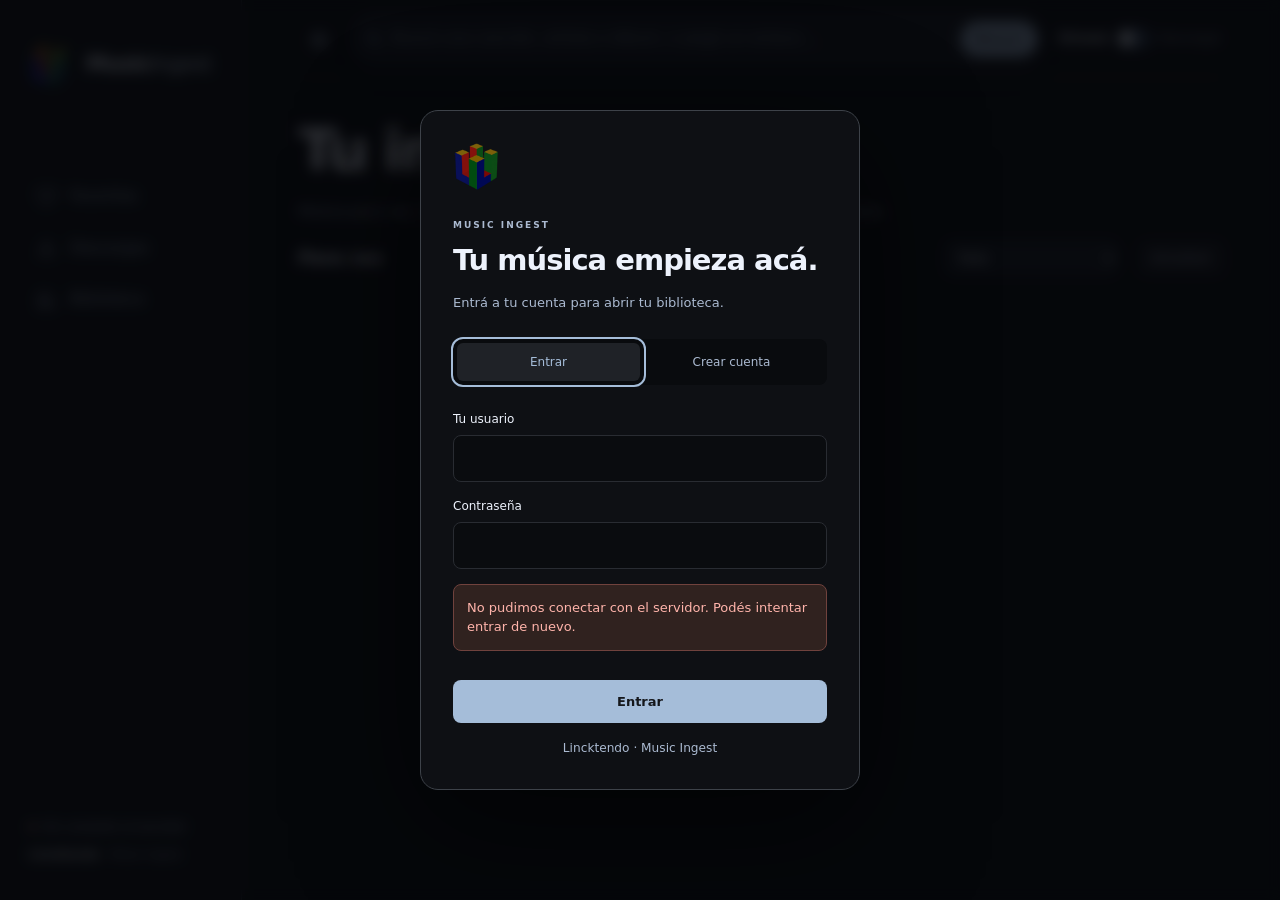
==== commit 5bacb5b3: "Release 0.12.0: faster playback, discovery and library controls" ====
--- a/static/index.html
+++ b/static/index.html
@@ -8,13 +8,16 @@
   <link rel="icon" type="image/png" sizes="48x48" href="/static/brand/lincktendo-48.png">
   <link rel="apple-touch-icon" sizes="180x180" href="/static/brand/lincktendo-180.png">
 
-  <link rel="stylesheet" href="/static/style.css?v=0110"><link rel="stylesheet" href="/static/sources.css?v=0110"><script defer src="/static/app.js?v=0110"></script><script defer src="/static/sources.js?v=0110"></script><script defer src="/static/artists.js?v=0110"></script><script defer src="/static/profile.js?v=0110"></script><script defer src="/static/automation.js?v=0110"></script><script defer src="/static/navigation.js?v=0110"></script><script defer src="/static/media.js?v=0110"></script><script defer src="/static/selection.js?v=0110"></script>
-  <script defer src="/static/discovery.js?v=0110"></script><script defer src="/static/source-options.js?v=0110"></script>
-  <link rel="stylesheet" href="/static/records.css?v=0110"><script defer src="/static/records.js?v=0110"></script><script defer src="/static/artwork.js?v=0110"></script>
-  <link rel="stylesheet" href="/static/downloads.css?v=0110"><link rel="stylesheet" href="/static/transport.css?v=0110"><link rel="stylesheet" href="/static/collection.css?v=0110"><link rel="stylesheet" href="/static/ux.css?v=0110">
-  <script defer src="/static/downloads.js?v=0110"></script><script defer src="/static/collection.js?v=0110"></script><script defer src="/static/transport.js?v=0110"></script><script defer src="/static/ux.js?v=0110"></script>
-  <link rel="stylesheet" href="/static/brand-motion.css?v=0110"><script defer src="/static/brand-motion.js?v=0110"></script>
-  <link rel="stylesheet" href="/static/rotation.css?v=0110"><script defer src="/static/rotation.js?v=0110"></script>
+  <link rel="stylesheet" href="/static/style.css?v=0120"><link rel="stylesheet" href="/static/sources.css?v=0120"><script defer src="/static/app.js?v=0120"></script><script defer src="/static/sources.js?v=0120"></script><script defer src="/static/artists.js?v=0120"></script><script defer src="/static/profile.js?v=0120"></script><script defer src="/static/automation.js?v=0120"></script><script defer src="/static/navigation.js?v=0120"></script><script defer src="/static/media.js?v=0120"></script><script defer src="/static/selection.js?v=0120"></script>
+  <script defer src="/static/discovery.js?v=0120"></script><script defer src="/static/source-options.js?v=0120"></script>
+  <link rel="stylesheet" href="/static/records.css?v=0120"><script defer src="/static/records.js?v=0120"></script><script defer src="/static/artwork.js?v=0120"></script>
+  <link rel="stylesheet" href="/static/downloads.css?v=0120"><link rel="stylesheet" href="/static/transport.css?v=0120"><link rel="stylesheet" href="/static/collection.css?v=0120"><link rel="stylesheet" href="/static/ux.css?v=0120">
+  <script defer src="/static/downloads.js?v=0120"></script><script defer src="/static/collection.js?v=0120"></script><script defer src="/static/transport.js?v=0120"></script><script defer src="/static/ux.js?v=0120"></script>
+  <link rel="stylesheet" href="/static/brand-motion.css?v=0120"><script defer src="/static/brand-motion.js?v=0120"></script>
+  <link rel="stylesheet" href="/static/rotation.css?v=0120"><script defer src="/static/rotation.js?v=0120"></script>
+  <link rel="stylesheet" href="/static/navigation.css?v=0120">
+  <link rel="stylesheet" href="/static/menus.css?v=0120"><script defer src="/static/menus.js?v=0120"></script>
+  <link rel="stylesheet" href="/static/recommendations.css?v=0120"><script defer src="/static/recommendations.js?v=0120"></script>
 </head>
 <body>
   <a class="skip" href="#main">Saltar al contenido</a>
@@ -22,23 +25,29 @@
     <a class="brand" href="/#inicio" aria-label="Music Ingest, inicio"><span class="brand-icon" aria-hidden="true"><img src="/static/brand/lincktendo.png" width="44" height="44" alt=""></span><span>Music<span class="brand-thin">Ingest</span></span></a>
     <nav aria-label="Secciones principales">
       <button type="button" data-page="inicio" class="nav-item" data-owner-action hidden><svg viewBox="0 0 24 24" aria-hidden="true"><path d="m3 10 9-7 9 7v10h-6v-6H9v6H3Z"/></svg><span>Inicio</span></button>
+      <button type="button" data-page="guardadas" class="nav-item"><svg viewBox="0 0 24 24" aria-hidden="true"><path d="M20.8 4.9a5.5 5.5 0 0 0-7.8 0l-1 1-1-1a5.5 5.5 0 1 0-7.8 7.8L12 22l8.8-9.3a5.5 5.5 0 0 0 0-7.8Z"/></svg><span>Favoritas</span></button>
+      <button type="button" data-page="fuentes" data-owner-action hidden class="nav-item"><svg viewBox="0 0 24 24" aria-hidden="true"><path d="M8 5h8M8 19h8M5 8v8m14-8v8M8 8l8 8M8 16l8-8"/><rect x="2" y="2" width="6" height="6" rx="2"/><rect x="16" y="2" width="6" height="6" rx="2"/><rect x="2" y="16" width="6" height="6" rx="2"/><rect x="16" y="16" width="6" height="6" rx="2"/></svg><span>Fuentes</span></button>
       <button type="button" data-page="playlists" data-owner-action hidden class="nav-item"><svg viewBox="0 0 24 24" aria-hidden="true"><path d="M4 5h16M4 10h16M4 15h9m4-1v7m-3-3h6"/></svg><span>Playlists</span></button>
       <button type="button" data-page="favoritos" data-owner-action hidden class="nav-item"><svg viewBox="0 0 24 24" aria-hidden="true"><path d="m12 3 3 6 7 1-5 5 1 7-6-3-6 3 1-7-5-5 7-1Z"/></svg><span>Artistas</span></button>
       <button type="button" data-page="descargas" class="nav-item"><svg viewBox="0 0 24 24" aria-hidden="true"><path d="M12 3v12m-5-5 5 5 5-5M4 16v5h16v-5"/></svg><span>Descargas</span><span id="queue-count" class="count" hidden>0</span></button>
       <button type="button" data-page="biblioteca" class="nav-item"><svg viewBox="0 0 24 24" aria-hidden="true"><path d="M4 4v16M9 4v16m5-16 5 16M2 20h20"/></svg><span>Biblioteca</span></button>
-      <button type="button" data-page="perfil" class="nav-item"><svg viewBox="0 0 24 24" aria-hidden="true"><circle cx="12" cy="8" r="4"/><path d="M4 21v-2a8 8 0 0 1 16 0v2"/></svg><span>Ajustes</span></button>
+
     </nav>
     <div class="sidebar-bottom"><span class="connection"><i id="connection-dot"></i><span id="connection-label">Conectando…</span></span><p class="sidebar-credit"><strong>Lincktendo</strong> · Music Ingest <span data-app-version></span></p></div>
   </aside>
   <main id="main">
-    <header class="topbar"><a class="mobile-brand" href="/#inicio" aria-label="Music Ingest, inicio"><img src="/static/brand/lincktendo.png" width="44" height="44" alt=""></a><span id="current-section" class="sr-only">Inicio</span><form id="search-form" role="search"><label for="query" class="sr-only">Buscar música o pegar un enlace</label><div class="search-surface"><div class="search-box"><svg viewBox="0 0 24 24" aria-hidden="true"><circle cx="10.5" cy="10.5" r="6.5"/><path d="m16 16 4 4"/></svg><input id="query" type="search" role="combobox" aria-autocomplete="list" aria-controls="suggestions" aria-expanded="false" aria-haspopup="listbox" placeholder="Buscá una canción, artista o álbum, o pegá un enlace…" aria-describedby="link-hint" required maxlength="2048" autocomplete="off"><button type="submit" class="primary" id="search-submit">Buscar <span aria-hidden="true">↗</span></button></div><div id="suggestion-panel" class="suggestion-panel" hidden><div class="suggestion-caption">SUGERENCIAS</div><div id="suggestions" role="listbox" aria-label="Sugerencias de búsqueda"></div></div><span id="suggestions-status" class="sr-only" role="status" aria-live="polite"></span></div><small id="link-hint">Podés pegar enlaces de canciones, álbumes, playlists y artistas.</small></form><button type="button" class="listen-mode" id="listen-mode" role="switch" aria-label="Descargar al abrir una pista" aria-checked="false" title="Elegí qué pasa al tocar una rola"><span>Stream</span><i aria-hidden="true"></i><span>Descargar</span></button><div class="library-switch" id="library-switch" hidden><label for="active-library" class="sr-only">Biblioteca activa</label><select id="active-library" aria-label="Biblioteca activa"></select><span id="active-role" class="beta"></span></div></header>
+    <header class="topbar"><button type="button" data-page="perfil" id="open-settings" class="settings-trigger" title="Ajustes" aria-label="Abrir ajustes"><svg viewBox="0 0 24 24" aria-hidden="true"><path d="m9 3-.5 2a8 8 0 0 0-1.6.9L5 5.3 3 8.7l1.5 1.4a8 8 0 0 0 0 1.8L3 13.3l2 3.4 1.9-.6a8 8 0 0 0 1.6.9l.5 2h4l.5-2a8 8 0 0 0 1.6-.9l1.9.6 2-3.4-1.5-1.4a8 8 0 0 0 0-1.8L19 8.7l-2-3.4-1.9.6a8 8 0 0 0-1.6-.9L13 3Z" transform="translate(1 1)"/><circle cx="12" cy="12" r="3"/></svg></button><a class="mobile-brand" href="/#inicio" aria-label="Music Ingest, inicio"><img src="/static/brand/lincktendo.png" width="44" height="44" alt=""></a><span id="current-section" class="sr-only">Inicio</span><form id="search-form" role="search"><label for="query" class="sr-only">Buscar música o pegar un enlace</label><div class="search-surface"><div class="search-box"><svg viewBox="0 0 24 24" aria-hidden="true"><circle cx="10.5" cy="10.5" r="6.5"/><path d="m16 16 4 4"/></svg><input id="query" type="search" role="combobox" aria-autocomplete="list" aria-controls="suggestions" aria-expanded="false" aria-haspopup="listbox" placeholder="Buscá una canción, artista o álbum, o pegá un enlace…" aria-describedby="link-hint" required maxlength="2048" autocomplete="off"><button type="submit" class="primary" id="search-submit">Buscar <span aria-hidden="true">↗</span></button></div><div id="suggestion-panel" class="suggestion-panel" hidden><div class="suggestion-caption">SUGERENCIAS</div><div id="suggestions" role="listbox" aria-label="Sugerencias de búsqueda"></div></div><span id="suggestions-status" class="sr-only" role="status" aria-live="polite"></span></div><small id="link-hint">Podés pegar enlaces de canciones, álbumes, playlists y artistas.</small></form><button type="button" class="listen-mode" id="listen-mode" role="switch" aria-label="Descargar al abrir una pista" aria-checked="false" title="Elegí qué pasa al tocar una rola"><span>Stream</span><i aria-hidden="true"></i><span>Descargar</span></button></header>
     <section id="page-inicio" class="page" hidden>
-      <div class="page-heading home-heading"><div><h1>Tu inicio<span class="accent">.</span></h1><p>La búsqueda empieza en YouTube Music (Google). Las fuentes que agregués también suman resultados de su contenido indexado.</p></div></div>
+      <div class="page-heading home-heading"><div><h1>Tu inicio<span class="accent">.</span></h1><p>Música para vos, según lo que escuchás, tus favoritas y las fuentes que conectaste.</p></div></div>
 
-      <div class="section-head"><h2>Para escuchar ahora</h2><label class="feed-order"><span class="sr-only">Ordenar recomendaciones</span><select id="feed-filter"><option value="all">Todo</option><option value="group">Separar por fuentes</option></select></label><button type="button" id="home-refresh" class="quiet">Actualizar</button></div>
+      <div class="section-head"><h2>Para vos</h2><label class="feed-order"><span class="sr-only">Ordenar recomendaciones</span><select id="feed-filter"><option value="all">Todo</option><option value="group">Separar por fuentes</option></select></label><button type="button" id="home-refresh" class="quiet">Actualizar</button></div>
       <p id="home-status" class="inline-status" role="status"></p><div id="home-sections"></div>
+    </section>
+    <section id="page-fuentes" class="page" hidden>
+      <div class="page-heading"><h1>Tus fuentes<span class="accent">.</span></h1><p>Conectá plataformas y elegí cómo guardar tu música. Las recomendaciones te esperan en Inicio.</p></div>
+      <p id="sources-loading" class="inline-status" role="status"></p>
       <section class="quality-card"><span class="quality-icon" aria-hidden="true">♫</span><label class="toggle-line" for="source-best"><span><strong>Descargar siempre el audio de mayor calidad</strong><small>Si encontramos la pista en FLAC, guardamos esa versión. Para las demás, usamos MP3.</small></span><input id="source-best" type="checkbox" role="switch" checked disabled></label></section>
-      <div class="section-head" id="sources-heading"><h2>Tus fuentes</h2><button id="add-source" type="button" class="quiet">＋ Agregar fuente</button></div><div class="source-grid" id="source-grid">
+      <div class="section-head" id="sources-heading"><h2>Plataformas</h2><button id="add-source" type="button" class="quiet">＋ Agregar fuente</button></div><div class="source-grid" id="source-grid">
         <article class="source-box" data-source="youtube"><header></header>
           <h3 data-platform="youtube">YouTube Music</h3><p>Conectá tu sesión para ver sugerencias de tu cuenta en Inicio.</p><p class="local-note" data-local-note hidden>Para conectar tu cuenta, abrí Music Ingest en localhost desde la computadora del servidor.</p><small id="youtube-state"></small>
           <label class="file-control"><span>Cargar mis cookies .txt</span><input id="youtube-file" type="file" disabled accept=".txt,text/plain" aria-label="Cargar cookies de YouTube Music"></label>
@@ -53,6 +62,10 @@
 
       </div><p id="source-status" class="inline-status" role="status" aria-live="polite"></p>
     </section>
+    <section id="page-guardadas" class="page" hidden>
+      <div class="page-heading"><h1>Favoritas<span class="accent">.</span></h1><p>Las rolas que marcaste con un corazón, listas para volver a escuchar.</p></div>
+      <p id="favorite-songs-status" class="inline-status" role="status"></p><div id="favorite-songs"></div>
+    </section>
     <section id="page-buscar" class="page">
       <div class="hero" hidden><div class="eyebrow"><span></span> MENOS VUELTAS. MÁS MÚSICA.</div><h1>Tu música,<br><em>a tu manera.</em></h1><p>Guardá canciones, importá playlists y seguí las novedades<br class="desktop-break"> de tus artistas. Elegí qué querés hacer, maje.</p><div class="hero-art" aria-hidden="true"><div class="disc"><div class="disc-center"><svg viewBox="0 0 32 32"><path d="M7 19v-6m6 12V7m6 21V4m6 17V11"/></svg></div></div><span class="art-orbit"></span></div></div>
 
@@ -63,7 +76,7 @@
       <div id="results" class="record-grid"></div>
       <div id="welcome" class="welcome"><div class="step"><span>01</span><div><h3>Encontrala</h3><p>Buscá por nombre o pegá un enlace.</p></div></div><div class="step"><span>02</span><div><h3>Revisala</h3><p>Elegí las pistas y comprobá la portada.</p></div></div><div class="step"><span>03</span><div><h3>Guardala</h3><p>Tus archivos, listos para escuchar.</p></div></div></div>
       <section class="start-actions" aria-labelledby="start-title">
-        <div class="section-head"><h2 id="start-title">¿Qué querés hacer?</h2><a class="quiet guide-link" href="/static/guia.html?v=0110" target="_blank" rel="noopener">Guía rápida ↗</a></div>
+        <div class="section-head"><h2 id="start-title">¿Qué querés hacer?</h2><a class="quiet guide-link" href="/static/guia.html?v=0120" target="_blank" rel="noopener">Guía rápida ↗</a></div>
         <div class="action-grid">
           <button type="button" class="action-card" data-go="songs"><span class="action-icon" aria-hidden="true">♪</span><strong>Buscar música</strong><span>Una canción o un álbum. Revisás y guardás.</span><b>Buscar ahora →</b></button>
           <button type="button" class="action-card" data-go="playlist" data-owner-action hidden><span class="action-icon" aria-hidden="true">≡</span><strong>Importar una playlist</strong><span>Pegá su enlace. Bajamos las rolas y seguimos las nuevas.</span><b>Agregar playlist →</b></button>
@@ -82,7 +95,7 @@
           <fieldset class="mode-choices"><legend>2. ¿Qué querés descargar?</legend>
             <label><input type="radio" name="playlist-mode" value="once" required><span><strong>Solo las canciones que tiene ahora</strong><small>La descargamos una vez. No buscamos canciones nuevas después.</small></span></label>
             <label><input type="radio" name="playlist-mode" value="follow" required><span><strong>Las de ahora y las que agreguen después</strong><small>La mantenemos actualizada automáticamente.</small></span></label>
-          </fieldset><button type="submit" class="primary" id="playlist-submit">Agregar playlist</button><p id="playlist-feedback" class="inline-status" role="status"></p>
+          </fieldset><label class="toggle-line"><span><strong>También agregar a mis playlists locales</strong><small>Para escucharla en Music Ingest. Las novedades se suman al abrir tus listas.</small></span><input type="checkbox" id="playlist-local"></label><button type="submit" class="primary" id="playlist-submit">Agregar playlist</button><p id="playlist-feedback" class="inline-status" role="status"></p>
         </form>
       </div>
       <div class="section-head"><h2>Tus playlists</h2><button type="button" class="quiet" id="refresh-following">Actualizar</button></div><p id="following-backlog" class="section-copy" role="status"></p><div id="following-list"></div>
@@ -98,6 +111,7 @@
     <section id="page-biblioteca" class="page" hidden><div class="page-heading"><div class="eyebrow">ARCHIVOS QUE YA SON PARTE DE TU COLECCIÓN</div><h1>Biblioteca<span class="accent">.</span></h1><p>La música que guardaste con Music Ingest.</p><button type="button" class="quiet" data-go="folder" data-owner-action hidden>¿Dónde se guarda? Elegir carpeta →</button></div><div class="section-head"><h2 id="library-title">Tu colección</h2><button type="button" class="quiet" id="refresh-library">Actualizar</button></div><label class="sr-only" for="library-filter">Buscar en tu biblioteca</label><input class="wide-input" id="library-filter" type="search" placeholder="Buscá una canción, artista o álbum guardado…"><p class="section-copy">Abrí un artista y un álbum para ver sus canciones, escucharlas o eliminarlas.</p><div id="library-status" class="inline-status" role="status"></div><div id="library" class="library-list"></div></section>
     <section id="page-perfil" class="page" hidden>
       <div class="page-heading"><div class="eyebrow">TU CUENTA Y TU COLECCIÓN</div><h1>Vos y tu música<span class="accent">.</span></h1><p id="profile-intro">Administrá tu biblioteca y a las personas que colaboran con vos.</p></div>
+      <section class="profile-card library-context"><h2>Biblioteca activa</h2><p class="section-copy">Elegí tu colección o una biblioteca compartida.</p><div class="library-switch" id="library-switch" hidden><label for="active-library">Biblioteca activa</label><select id="active-library" aria-label="Biblioteca activa"></select><span id="active-role" class="beta"></span></div></section>
       <nav class="profile-shortcuts" aria-label="Accesos de tu biblioteca"><button type="button" data-go="playlist" data-owner-action hidden>Playlists</button><button type="button" data-go="favorites" data-owner-action hidden>Artistas favoritos</button><button type="button" data-go="folder" data-owner-action hidden>Carpeta de salida</button><button type="button" data-go="people" data-owner-action hidden>Colaboradores</button><button type="button" data-go="proposals">Propuestas</button></nav><div id="profile-status" class="inline-status" role="status"></div>
       <div class="profile-card account-card"><div class="avatar" id="profile-avatar">M</div><div><h2 id="profile-name"></h2><p id="profile-username"></p></div><button type="button" class="quiet" id="logout">Cerrar sesión</button></div>
       <div class="profile-card" id="proposals-card"><div class="section-head"><div><h2>Propuestas de música</h2><p class="section-copy" id="proposal-description">Revisá lo que tu gente quiere sumar.</p></div><button type="button" class="quiet" id="refresh-proposals">Actualizar</button></div><div id="proposals"></div></div>
@@ -113,7 +127,7 @@
           <summary><span><strong>Usuarios avanzados</strong><small>Conexión con IA, integraciones y servidor Docker</small></span><span class="disclosure-arrow" aria-hidden="true">⌄</span></summary>
           <div class="advanced-body"><section class="profile-card"><h2>Tu servidor</h2>
             <dl class="system-facts"><dt>Motor de descargas</dt><dd id="engine-version">…</dd><dt>Última revisión</dt><dd id="engine-checked">…</dd><dt>Dirección actual</dt><dd id="server-origin"></dd><dt>Música en Docker</dt><dd><code>/music</code></dd><dt>Datos de la app</dt><dd><code>/data</code></dd></dl>
-            <p id="engine-status" class="section-copy" role="status"></p><details class="help-details"><summary>Usar la carpeta con Navidrome</summary><p>Conectá la carpeta de tu biblioteca a Navidrome en modo de lectura. Ambos servicios podrán ver los mismos archivos.</p><a href="/static/guia.html?v=0110" target="_blank" rel="noopener">Ver los ejemplos de Docker en la guía ↗</a></details></section>
+            <p id="engine-status" class="section-copy" role="status"></p><details class="help-details"><summary>Usar la carpeta con Navidrome</summary><p>Conectá la carpeta de tu biblioteca a Navidrome en modo de lectura. Ambos servicios podrán ver los mismos archivos.</p><a href="/static/guia.html?v=0120" target="_blank" rel="noopener">Ver los ejemplos de Docker en la guía ↗</a></details></section>
         <div class="profile-card" id="ai-card"><div class="section-head"><div><h2>Tu IA, como colaboradora</h2><p class="section-copy">Dale acceso para buscar y proponerte música. Vos conservás el control.</p></div></div><form id="key-form" class="inline-form"><label for="key-label" class="sr-only">Nombre de la IA</label><input id="key-label" required maxlength="80" placeholder="Por ejemplo: Codex, Muse o Claude"><button class="primary" type="submit">Crear clave</button></form><div id="new-key" class="key-reveal" hidden><strong>Guardá esta clave ahora</strong><p>Solo se muestra una vez. Tratala como una contraseña y compartila únicamente con tu IA de confianza.</p><label class="sr-only" for="key-value">Clave de acceso recién creada</label><input id="key-value" readonly autocomplete="off" spellcheck="false"><div class="key-actions"><button class="quiet" type="button" id="copy-key">Copiar clave</button><button class="quiet" type="button" id="hide-key">Ya la guardé</button></div></div><div id="keys"></div><details class="help-details"><summary>Cómo conectar Codex, Muse o Claude</summary><p>Usá una IA que pueda hacer solicitudes HTTP y que tenga acceso a tu servidor. En servicios remotos, una dirección local no será accesible.</p><p>Copiá estas instrucciones y agregá tu clave por el mecanismo privado de credenciales de la herramienta. No la publiques en chats compartidos ni en código.</p><pre id="agent-guide"></pre><button type="button" class="quiet" id="copy-guide">Copiar instrucciones</button></details></div>
         <div class="profile-card" id="providers-card"><h2>Letras, géneros y otros datos</h2><p class="section-copy">La búsqueda funciona sin claves. Estas opciones son para completar o enriquecer los datos de tu música.</p><div id="providers"></div></div></div></details>
       </div>
--- a/static/downloads.css
+++ b/static/downloads.css
@@ -15,5 +15,29 @@
 .player-art-wrap{position:relative;flex:none}#player-info-action{width:19px;height:19px;right:-3px;bottom:-2px;font:bold 12px Georgia,serif;box-shadow:0 1px 6px #0007}
 .player-download-wrap{display:inline-flex;align-items:center;justify-content:center}
 #player-download{display:grid;place-items:center;width:34px;height:34px;padding:5px;background:transparent;border:1px solid var(--line);border-radius:9px;color:var(--text)}
-#player-download.downloaded{background:#153729;border-color:#2d674a;color:#8df0b5;opacity:1;pointer-events:none}
+#player-download.downloaded{background:#153729;border-color:#2d674a;color:#8df0b5;opacity:1}
+#player-download.download-pending{border-color:#7799bf;color:#b6d4f7}
+.download-view{display:flex;gap:6px;align-items:center;margin:0 0 16px}.download-view>span{margin-right:auto}
+.download-view button{padding:7px 12px;font-size:.81rem}.download-view button.active{color:#e6f0ff;background:#2b394b;border-color:#7897ba}
+.downloads-grid{display:grid;grid-template-columns:repeat(auto-fill,minmax(245px,1fr));gap:14px;align-items:start}
+.download-job{min-width:0}.download-job .job-head{gap:12px;align-items:center}
+.download-job-info{min-width:0;flex:1}.download-job .job-title{overflow:hidden;text-overflow:ellipsis;white-space:nowrap;max-width:100%}
+.download-job-art{width:55px;height:55px;flex:none;overflow:hidden;border-radius:8px;display:grid;place-items:center}
+.download-job-formats{display:flex;align-items:center;gap:5px;flex-wrap:wrap;margin-top:6px}
+.download-job-formats .format-chip{font-size:.65rem;padding:2px 5px}.download-job-formats .job-info{font-size:.7rem;margin:0}
+.download-job-actions{display:flex;gap:8px;flex-wrap:wrap;margin-top:10px}.download-job-actions button{font-size:.78rem;padding:7px 10px}
+.download-job .download-track{gap:9px;padding:12px 0 0;margin-top:12px}.download-job .download-track-info{min-width:0;flex-basis:150px}
+.download-job .download-track-info>*{overflow:hidden;text-overflow:ellipsis;white-space:nowrap}
+.download-job .track-actions{gap:6px}.download-job .track-actions button,.download-job .track-actions a{font-size:.74rem;padding:6px 8px}
+.download-job .download-track>.cover{width:40px;height:40px;overflow:hidden;display:grid;place-items:center}
+.download-warning{margin-top:9px;color:#d3bd8b}.tag-artist-hint{font-size:.73rem;color:var(--muted);line-height:1.4}
+.downloads-grid .download-job{padding:14px}.downloads-grid .job-head{display:grid;grid-template-columns:minmax(0,1fr) auto;align-items:start}
+.downloads-grid .download-job-art{grid-column:1/-1;width:100%;height:auto;aspect-ratio:1;border-radius:10px}
+.downloads-grid .download-job-info{grid-column:1;min-width:0}.downloads-grid .status-tag{max-width:85px;font-size:.63rem;padding:4px;white-space:normal;text-align:center}
+.downloads-grid .download-job .download-track{align-items:start}.downloads-grid .download-track>.cover{display:none}
+.downloads-grid .track-actions{width:100%}.downloads-grid .download-track-info{flex-basis:100%}
+.quick-download-dialog{width:min(570px,94vw)}#quick-download-title{font-size:1.05rem;overflow:hidden;text-overflow:ellipsis;white-space:nowrap}
+#quick-download-body{display:grid;gap:10px;margin-top:10px}#quick-download-body>.quiet{justify-self:end}
+#quick-download-body .section-copy .ux-spinner{margin-right:8px}#quick-download-body .job{padding:13px}
+@media(max-width:540px){.downloads-grid{grid-template-columns:repeat(2,minmax(0,1fr));gap:8px}.downloads-grid .download-job{padding:9px}.downloads-grid .job-head{grid-template-columns:minmax(0,1fr)}.downloads-grid .status-tag{grid-column:1;max-width:none;justify-self:start}.downloads-grid .download-job-formats>.job-info{font-size:.62rem}.downloads-grid .download-track .track-actions{display:grid;grid-template-columns:1fr}.downloads-grid .track-actions button,.downloads-grid .track-actions a{font-size:.67rem}.download-job>.job-head>.status-tag{font-size:.64rem}}
 @media(max-width:1000px){#download-notices{bottom:calc(110px + env(safe-area-inset-bottom))}body.has-player #download-notices{bottom:calc(240px + env(safe-area-inset-bottom))}}
--- a/static/collection.css
+++ b/static/collection.css
@@ -3,12 +3,6 @@
 .listening-icon:hover,.listening-icon:focus-visible,.listening-icon.active{color:var(--text);background:#283140}
 .listening-icon.active{color:var(--accent)}.listening-icon.liked{color:#ff91aa}
 .listening-icon.liked svg{fill:currentColor;stroke:currentColor}
-.record-picture .record-heart{position:absolute;bottom:7px;right:7px;width:29px;height:29px;z-index:1;color:#fff;background:#111722d9;opacity:0}
-.record-picture:hover .record-heart,.record-picture:focus-within .record-heart,.record-picture .record-heart.liked{opacity:1}
-.record-picture .record-heart.liked{color:#ff91aa}
-.record-picture .record-menu{position:absolute;z-index:1;bottom:7px;right:42px;width:29px;height:29px;background:#111722d9;color:white;opacity:0}
-.record-picture:hover .record-menu,.record-picture:focus-within .record-menu{opacity:1}
-.record-menu svg{stroke-width:3}
 .dj-field{display:flex;justify-content:space-between;align-items:center;gap:14px;border-bottom:1px solid var(--line);padding:9px 0}
 .dj-field:last-child{border-bottom:0}
 .dj-field select{width:auto;max-width:57%}
@@ -23,6 +17,7 @@
 .collection-player-actions{display:flex;align-items:center;gap:2px}
 .listening-shelf{display:flex;align-items:center;justify-content:space-between;gap:12px;padding:16px 0;margin-bottom:12px;border-bottom:1px solid var(--line)}
 .listening-shelf h2{margin:0}
+.favorite-page-action{display:block;margin:22px auto 0}
 .listening-dialog{width:min(490px,94vw);max-height:83dvh}
 .listening-dialog .dialog-top{position:sticky;top:0;background:var(--panel);z-index:1}
 .listening-dialog-body{display:grid;gap:8px;padding-top:4px}
@@ -34,7 +29,6 @@
 .listening-pick{display:flex;align-items:center;gap:10px;min-width:0;flex:1;padding:3px}
 .listening-pick .cover{width:44px;height:44px;flex:none;border-radius:7px;overflow:hidden}
 .listening-row-copy{display:grid;min-width:0}.listening-row-copy>*{text-overflow:ellipsis;white-space:nowrap;overflow:hidden}.listening-row-copy small{color:var(--muted)}
-@media(hover:none){.record-picture .record-heart,.record-picture .record-menu{opacity:1}}
 @media(max-width:640px){.collection-player-actions .listening-icon{width:32px;height:32px}}
 
 .dj-field select{appearance:auto;min-height:34px;border:1px solid #343d49;border-radius:7px;background:#171d25;color:var(--text);padding:5px 8px}
@@ -46,5 +40,15 @@
 .continuous-switch i::before{content:'';position:absolute;width:12px;height:12px;background:#e4edfa;top:2px;left:2px;border-radius:50%;transition:transform .15s}
 .continuous-switch[aria-checked=true] i{background:#477fca}
 .continuous-switch[aria-checked=true] i::before{transform:translateX(11px)}
-.dj-open{border:0;background:none;padding:6px;color:var(--muted);font-size:11px;white-space:nowrap}
+.dj-open{display:inline-flex;align-items:center;gap:4px;border:0;background:none;padding:6px;color:var(--muted);font-size:11px;font-weight:650;white-space:nowrap}
 .dj-open.active{color:#a6cdff}.dj-open:hover{background:#283140;border-radius:6px}
+.dj-indicator{border:1px solid #647081;color:#b4beca;border-radius:4px;padding:2px 4px;font-size:9px;line-height:1}
+.dj-open.active .dj-indicator{border-color:#568caa;background:#253e4d;color:#c5ecff}
+.queue-pane{position:absolute;right:0;bottom:calc(100% + 8px);box-sizing:border-box;display:flex;flex-direction:column;gap:5px;width:min(420px,100%);max-height:min(51dvh,430px);padding:12px;border-radius:14px;background:#161b23;color:var(--text);border:1px solid #455267;box-shadow:0 8px 32px #0008}
+.queue-pane[hidden],.queue-hint[hidden]{display:none}
+.queue-head{display:flex;align-items:center;gap:8px}.queue-head>strong{font-size:.92rem}.queue-head .listening-icon{margin-left:auto}
+.queue-head>span,.queue-hint{color:var(--muted);font-size:.73rem}
+.queue-scroll{overflow:auto;min-height:0;overscroll-behavior:contain;scrollbar-width:thin}
+.queue-scroll .queue-row{height:46px;box-sizing:border-box;gap:3px;padding:3px 0}
+.queue-pane .listening-pick .cover{width:34px;height:34px}
+.queue-pane .listening-row-copy strong{font-size:.8rem}.queue-pane .listening-row-copy small{font-size:.71rem}
--- a/static/brand-motion.css
+++ b/static/brand-motion.css
@@ -1,7 +1,20 @@
-.sidebar .brand-icon{position:relative;width:52px;height:56px;flex:0 0 52px;overflow:visible}
+.sidebar .brand-icon{position:relative;width:52px;height:56px;flex:0 0 52px;overflow:visible;isolation:isolate;--brand-charge:0}
+.sidebar .brand-icon::before{content:"";position:absolute;inset:-7px;border-radius:50%;pointer-events:none;z-index:0;background:radial-gradient(ellipse at 30% 35%,#4ca5ed55,transparent 65%),radial-gradient(ellipse at 70% 65%,#b46dc844,transparent 65%);filter:blur(6px);opacity:var(--brand-charge)}
 .sidebar .brand-icon img{filter:none!important;box-shadow:none}
-.sidebar .brand-icon canvas{display:none;width:52px;height:56px;cursor:grab;touch-action:none;user-select:none;filter:none;outline-offset:2px}
+.sidebar .brand-icon canvas{position:relative;z-index:1;display:none;width:52px;height:56px;cursor:grab;touch-action:none;user-select:none;filter:none;outline-offset:2px}
 .sidebar .brand-icon.is-3d canvas{display:block}
 .sidebar .brand-icon canvas.is-dragging{cursor:grabbing}
 .sidebar .brand-icon.is-3d>img{display:none}
 .sidebar .brand-icon canvas:focus-visible{outline:2px solid var(--accent);border-radius:8px}
+.mobile-brand{position:relative;isolation:isolate}
+.mobile-brand img{transition:filter .7s ease}
+.brand-download-active .mobile-brand img{filter:grayscale(1) brightness(1.9) contrast(1.05) drop-shadow(0 0 4px #78b4e74d)}
+.mobile-brand::after{content:"";position:absolute;inset:0;pointer-events:none;background:linear-gradient(125deg,#8ae4ec66,#a29ae988,#efb6da66,#b7e5bd66);background-size:240% 240%;mask:url('/static/brand/lincktendo.png') center/contain no-repeat;-webkit-mask:url('/static/brand/lincktendo.png') center/contain no-repeat;mix-blend-mode:color;opacity:0;transition:opacity .7s ease}
+.brand-download-active .mobile-brand::after{opacity:.7;animation:brand-reflections 8s ease-in-out infinite alternate}
+@keyframes brand-reflections{to{background-position:100% 100%}}
+.sidebar .brand-icon::after,.mobile-brand::before{content:"♪";position:absolute;right:-2px;bottom:0;z-index:2;font:700 12px/1 system-ui;color:#b9d7f1;pointer-events:none;opacity:0;transition:opacity .2s ease}
+.brand-playing .sidebar .brand-icon::after,.brand-playing .mobile-brand::before{opacity:.85}
+.brand-playing .sidebar .brand-icon,.brand-playing .mobile-brand{animation:brand-music-bob 1.35s ease-in-out infinite;transform-origin:center bottom}
+.brand-playing .sidebar .brand-icon.is-manipulating{animation-play-state:paused}
+@keyframes brand-music-bob{0%,100%{transform:translateY(0)}42%{transform:translateY(-2px)}56%{transform:translateY(-1px)}}
+@media(prefers-reduced-motion:reduce){.brand-download-active .mobile-brand::after,.brand-playing .sidebar .brand-icon,.brand-playing .mobile-brand{animation:none}}
--- a/static/navigation.css
+++ b/static/navigation.css
@@ -0,0 +1,43 @@
+/* Page navigation and the intentionally quiet global search bar. */
+.topbar{display:grid;grid-template-columns:40px minmax(0,1fr) auto;gap:14px}
+.settings-trigger{display:grid;place-items:center;width:40px;height:40px;border:1px solid transparent;border-radius:12px;background:transparent;color:var(--muted);padding:9px}
+.settings-trigger svg{width:22px;height:22px;fill:none;stroke:currentColor;stroke-width:1.7;stroke-linecap:round;stroke-linejoin:round}
+.settings-trigger:hover,.settings-trigger:focus-visible{background:#1a2029;color:var(--text)}
+.settings-trigger.active{color:#b7d3f8;background:#202a37;border-color:#3e536c}
+.topbar #search-form{min-width:0}
+.topbar .search-box .primary>span{display:none}
+.topbar #listen-mode{justify-self:end}
+.library-context h2{font-size:1.1rem}
+.library-context .library-switch{max-width:none;flex-wrap:wrap;margin-top:16px;gap:12px}
+.library-context .library-switch label{font-size:.83rem;color:var(--muted)}
+.library-context .library-switch select{max-width:min(100%,420px);flex:1;min-height:40px;font-size:.9rem}
+.library-context #active-role{color:var(--muted);font-size:.65rem}
+#page-fuentes .page-heading{padding-bottom:12px}
+#page-fuentes .section-head{flex-wrap:wrap;gap:12px}
+#page-fuentes .quality-card{margin-top:12px}
+#page-fuentes #source-grid[aria-busy=true]{opacity:.65;transition:opacity .2s}
+.nav-item[data-page=guardadas].active svg{fill:currentColor;stroke-width:1.2}
+.sidebar nav{gap:5px}
+@media(min-width:641px){.sidebar .nav-item{padding-block:12px}.sidebar .brand{margin-bottom:25px}}
+@media(max-width:850px) and (min-width:641px){
+ .topbar{height:auto;min-height:92px;grid-template-columns:40px minmax(0,1fr);gap:5px 10px;padding-block:9px}
+ .topbar #listen-mode{grid-column:2;grid-row:2}
+}
+@media(max-width:640px){
+ .topbar{grid-template-columns:36px minmax(0,1fr);gap:6px 8px;height:auto;min-height:96px;padding-block:9px}
+ .topbar .settings-trigger{grid-column:1;grid-row:1;width:36px;height:36px;padding:7px}
+ .topbar #search-form{grid-column:2;grid-row:1}
+ .topbar .mobile-brand{grid-column:1;grid-row:2;width:28px;justify-self:center;align-self:center}
+ .topbar #listen-mode{grid-column:2;grid-row:2;justify-self:end}
+ body.library-owner .sidebar nav{grid-template-columns:repeat(7,minmax(0,1fr));gap:0}
+ body:not(.library-owner) .sidebar nav{grid-template-columns:repeat(3,minmax(0,1fr))}
+ .sidebar{padding-inline:4px}.sidebar .nav-item{font-size:9px;padding-inline:0}
+ .sidebar .nav-item svg{width:20px;height:20px}
+ .library-context .library-switch label{flex-basis:100%}
+ .library-context .library-switch select{width:100%;font-size:16px}
+}
+@media(max-width:365px){
+ body.library-owner .sidebar nav{grid-template-columns:repeat(4,minmax(0,1fr));grid-auto-rows:51px}
+ .topbar .search-box>svg{display:none}.topbar .search-box{gap:5px;padding-left:9px}
+ .topbar .search-box .primary{padding-inline:9px}
+}
--- a/static/menus.css
+++ b/static/menus.css
@@ -0,0 +1,33 @@
+/* Keep the cover quiet: one actions button, one alternating identity badge. */
+.record-picture .record-menu{position:absolute;inset:7px 7px auto auto;display:grid;place-items:center;width:31px;height:31px;padding:4px;background:#10141ce6;border:0;border-radius:9px;color:#f0f4fa;opacity:1;z-index:4;cursor:pointer}
+.record-menu svg{width:20px;height:20px;fill:none;stroke:currentColor;stroke-width:3.4;stroke-linecap:round;stroke-linejoin:round}
+.record-menu:hover,.record-menu[aria-expanded=true]{background:#303a49}
+.record-card .record-heart{display:none}
+.record-card .record-check,.record-card .record-check:hover,.record-card .record-check:focus-visible{display:none}
+.selecting-records .record-card .record-check{display:grid;opacity:1;z-index:4}
+.record-picture .record-identity{position:absolute;inset:auto auto 7px 7px;width:27px;height:27px;z-index:2}
+.record-identity .record-kind,.record-identity .record-source{inset:0;opacity:1;animation:record-kind-cycle var(--identity-period,15s) var(--identity-phase,0s) infinite ease-in-out}
+.record-identity .record-source{animation-name:record-source-cycle;opacity:0;visibility:hidden}
+.record-identity [data-cover-tip]::after{inset:auto auto calc(100% + 5px) 0}
+.record-identity:hover .record-kind,.record-identity:hover .record-source,.record-identity:focus-within .record-kind,.record-identity:focus-within .record-source{animation-play-state:paused}
+.record-picture .record-saved{inset:auto 8px 8px auto;width:14px;height:14px;background:#2e654b;color:#c6f8db;box-shadow:0 1px 4px #0005;border-radius:50%;pointer-events:auto}
+.record-picture .record-saved svg{width:11px;height:11px}
+@keyframes record-kind-cycle{0%,43%,100%{opacity:1;visibility:visible}48%,94%{opacity:0;visibility:hidden}}
+@keyframes record-source-cycle{0%,43%,100%{opacity:0;visibility:hidden}48%,94%{opacity:1;visibility:visible}}
+.record-context-menu{position:fixed;inset:auto;margin:0;padding:6px;width:min(265px,calc(100vw - 16px));max-height:calc(100dvh - 16px);overflow:auto;z-index:50;border:1px solid #35404e;border-radius:12px;background:#171c23;color:var(--text);box-shadow:0 12px 38px #0009}
+.record-context-menu::backdrop{background:transparent;backdrop-filter:none}
+.record-menu-action{width:100%;min-height:39px;display:flex;gap:11px;align-items:center;padding:8px 10px;text-align:left;border:0;border-radius:7px;background:transparent;color:inherit;font-family:inherit;font-size:.82rem;line-height:1.3;font-weight:500;cursor:pointer}
+.record-menu-action span{min-width:0;overflow:hidden;text-overflow:ellipsis;white-space:nowrap}
+.record-menu-action svg{width:18px;height:18px;flex:none;fill:none;stroke:currentColor;stroke-width:1.9;stroke-linecap:round;stroke-linejoin:round}
+.record-menu-action:hover,.record-menu-action:focus-visible{background:#293444;outline:none}
+.record-menu-action.is-active{color:#ffa3b9}.record-menu-action.is-active svg{fill:currentColor}
+.record-menu-action:disabled{opacity:.45;cursor:default}
+.record-menu-separator{border:0;border-top:1px solid #313b48;margin:5px 4px}
+.menu-hint{padding:7px 10px;font-size:.79rem;line-height:1.45;color:var(--muted)}
+.record-menu-form{display:grid;gap:10px;padding:8px}.record-menu-form label{display:grid;gap:5px;font-size:.8rem}
+.record-menu-form input{width:100%;min-width:0;background:#0d1219;color:var(--text);border:1px solid #48576a;border-radius:7px;padding:9px}
+.record-menu-form button{padding:9px;font-size:.8rem}
+.listening-row>.record-menu{margin-left:auto;display:grid;place-items:center;width:30px;height:30px;background:transparent;color:var(--muted);border:0}
+@media(prefers-reduced-motion:reduce){.record-identity .record-kind,.record-identity .record-source{animation:none}.record-identity .record-kind{visibility:hidden;opacity:0}.record-identity .record-source{visibility:visible;opacity:1}}
+
+.record-identity .record-source svg{width:22px;height:22px}
--- a/static/recommendations.css
+++ b/static/recommendations.css
@@ -0,0 +1,15 @@
+.recommendation-shelf{margin:26px 0 34px;min-width:0}
+.recommendation-heading{display:flex;align-items:center;gap:12px;margin-bottom:14px;min-width:0}
+.recommendation-heading h3{margin:0;font-size:1.1rem}.recommendation-heading .source-mark{font-size:.8rem;color:var(--muted)}
+.shelf-controls{display:flex;gap:6px;margin-left:auto}.shelf-controls button{padding:1px 12px;font-size:24px;min-height:34px;line-height:1.2}
+.record-grid.recommendation-row{display:grid;grid-auto-flow:column;grid-template-columns:none;grid-auto-columns:clamp(150px,14vw,220px);gap:18px;overflow-x:auto;overflow-y:hidden;scroll-snap-type:x proximity;padding:4px 3px 12px;scrollbar-width:thin;scrollbar-color:#39414c transparent}
+.recommendation-row>.record-card{scroll-snap-align:start;min-width:0}.recommendation-row .record-title{display:-webkit-box;-webkit-box-orient:vertical;-webkit-line-clamp:2;line-clamp:2;overflow:hidden;height:2.54em}
+.recommendation-row .record-by,.recommendation-row .record-release{white-space:nowrap;overflow:hidden;text-overflow:ellipsis}
+.recommendation-genres{margin:12px 0 20px}.recommendation-genres header{display:flex;gap:10px;align-items:baseline;margin-bottom:9px}.recommendation-genres h3{font-size:.95rem;margin:0}.recommendation-genres small{font-size:.72rem;color:var(--muted)}
+.genre-row{display:flex;gap:9px;overflow-x:auto;padding:3px 1px 8px;scrollbar-width:thin}.genre-row button{border:1px solid #353e48;background:#151a20;border-radius:24px;padding:9px 16px;white-space:nowrap;color:var(--text);font-size:.85rem}.genre-row button:hover{background:#252e3a;border-color:#8ba5c3}.genre-row button:focus-visible{outline:2px solid #a9c5e6;outline-offset:2px}
+.genre-placeholder{width:95px;height:35px;border-radius:20px;background:linear-gradient(100deg,#151a20 20%,#29313b 45%,#151a20 70%);background-size:220% 100%;animation:genre-loading 1.4s ease-in-out infinite;flex:none}
+@keyframes genre-loading{to{background-position:-220% 0}}
+.history-option{gap:12px}.history-option .suggestion-label{flex:1;min-width:0;overflow:hidden;text-overflow:ellipsis;white-space:nowrap}.history-remove{margin-left:auto;flex:none;border:0;background:transparent;color:var(--muted);font-size:20px;min-width:36px;min-height:36px;padding:0;border-radius:7px}.history-remove:hover{color:var(--text);background:#ffffff13}
+.recommendation-settings{border-top:1px solid var(--line,#303744);padding-top:20px;margin-top:20px}.recommendation-settings p{color:var(--muted);font-size:.86rem;max-width:70ch}.recommendation-settings textarea{display:block;width:100%;min-height:125px;background:#0b0e12;color:var(--text);border:1px solid #35404c;border-radius:9px;padding:12px;font:14px/1.6 monospace;resize:vertical;box-sizing:border-box}.recommendation-settings .actions{display:flex;gap:10px;flex-wrap:wrap;margin-top:12px}.recommendation-settings pre{white-space:pre-wrap;font-size:.82rem;color:var(--muted)}
+@media(max-width:720px){.record-grid.recommendation-row{grid-auto-columns:44%;gap:13px}.recommendation-heading{flex-wrap:wrap;gap:7px}.recommendation-heading h3{font-size:1rem}.recommendation-heading .source-mark{order:3;width:100%}.recommendation-genres small{font-size:.68rem}.shelf-controls button{min-width:34px;padding:1px 9px}}
+@media(prefers-reduced-motion:reduce){.genre-placeholder{animation:none}.recommendation-row{scroll-behavior:auto}}
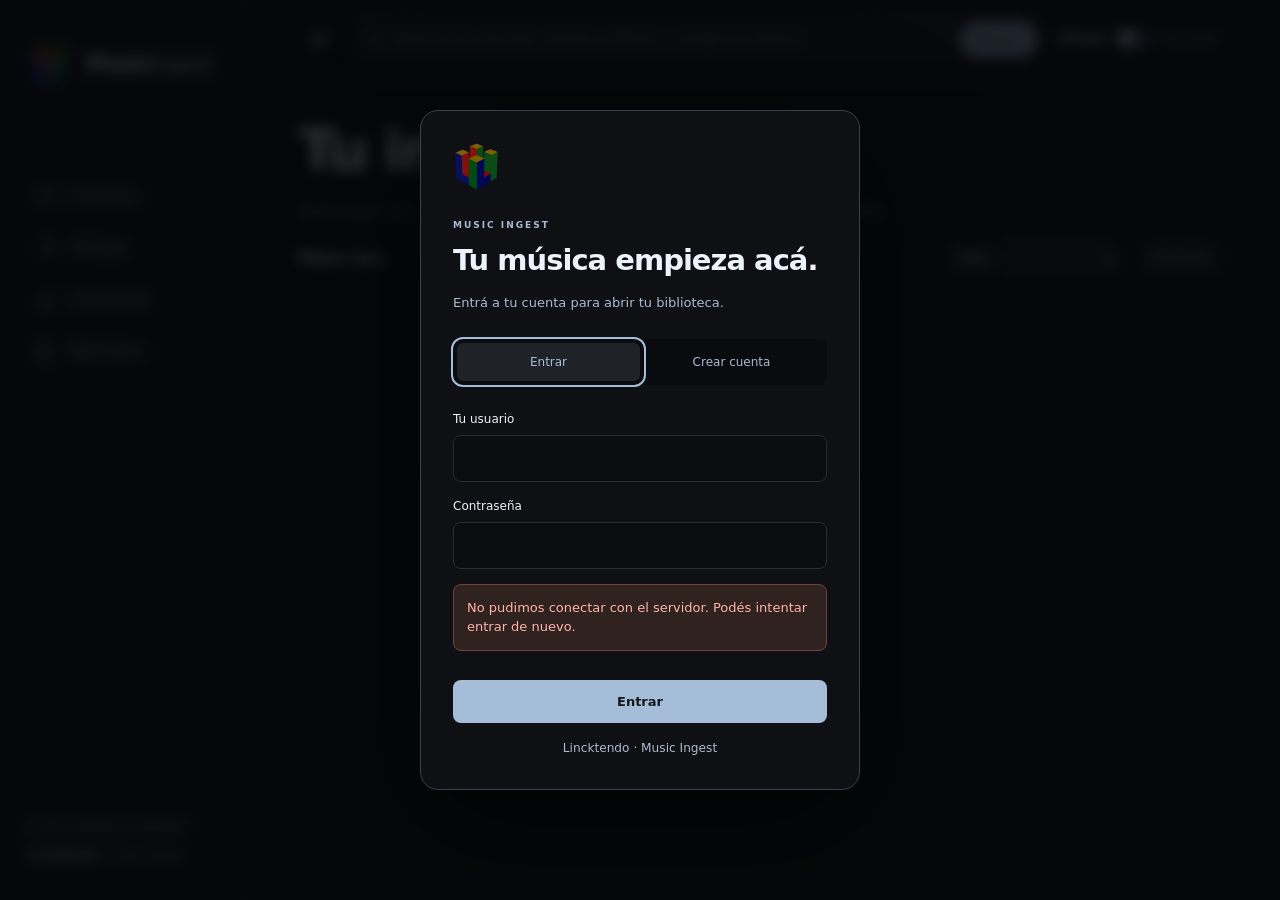
==== commit f20728c9: "Release 0.12.1: cumulative HTML, artist favorites and clearer discovery" ====
--- a/static/index.html
+++ b/static/index.html
@@ -8,16 +8,16 @@
   <link rel="icon" type="image/png" sizes="48x48" href="/static/brand/lincktendo-48.png">
   <link rel="apple-touch-icon" sizes="180x180" href="/static/brand/lincktendo-180.png">
 
-  <link rel="stylesheet" href="/static/style.css?v=0120"><link rel="stylesheet" href="/static/sources.css?v=0120"><script defer src="/static/app.js?v=0120"></script><script defer src="/static/sources.js?v=0120"></script><script defer src="/static/artists.js?v=0120"></script><script defer src="/static/profile.js?v=0120"></script><script defer src="/static/automation.js?v=0120"></script><script defer src="/static/navigation.js?v=0120"></script><script defer src="/static/media.js?v=0120"></script><script defer src="/static/selection.js?v=0120"></script>
-  <script defer src="/static/discovery.js?v=0120"></script><script defer src="/static/source-options.js?v=0120"></script>
-  <link rel="stylesheet" href="/static/records.css?v=0120"><script defer src="/static/records.js?v=0120"></script><script defer src="/static/artwork.js?v=0120"></script>
-  <link rel="stylesheet" href="/static/downloads.css?v=0120"><link rel="stylesheet" href="/static/transport.css?v=0120"><link rel="stylesheet" href="/static/collection.css?v=0120"><link rel="stylesheet" href="/static/ux.css?v=0120">
-  <script defer src="/static/downloads.js?v=0120"></script><script defer src="/static/collection.js?v=0120"></script><script defer src="/static/transport.js?v=0120"></script><script defer src="/static/ux.js?v=0120"></script>
-  <link rel="stylesheet" href="/static/brand-motion.css?v=0120"><script defer src="/static/brand-motion.js?v=0120"></script>
-  <link rel="stylesheet" href="/static/rotation.css?v=0120"><script defer src="/static/rotation.js?v=0120"></script>
-  <link rel="stylesheet" href="/static/navigation.css?v=0120">
-  <link rel="stylesheet" href="/static/menus.css?v=0120"><script defer src="/static/menus.js?v=0120"></script>
-  <link rel="stylesheet" href="/static/recommendations.css?v=0120"><script defer src="/static/recommendations.js?v=0120"></script>
+  <link rel="stylesheet" href="/static/style.css?v=0121"><link rel="stylesheet" href="/static/sources.css?v=0121"><script defer src="/static/app.js?v=0121"></script><script defer src="/static/sources.js?v=0121"></script><script defer src="/static/artists.js?v=0121"></script><script defer src="/static/profile.js?v=0121"></script><script defer src="/static/automation.js?v=0121"></script><script defer src="/static/navigation.js?v=0121"></script><script defer src="/static/media.js?v=0121"></script><script defer src="/static/selection.js?v=0121"></script>
+  <script defer src="/static/discovery.js?v=0121"></script><script defer src="/static/source-options.js?v=0121"></script>
+  <link rel="stylesheet" href="/static/records.css?v=0121"><script defer src="/static/records.js?v=0121"></script><script defer src="/static/artwork.js?v=0121"></script>
+  <link rel="stylesheet" href="/static/downloads.css?v=0121"><link rel="stylesheet" href="/static/transport.css?v=0121"><link rel="stylesheet" href="/static/collection.css?v=0121"><link rel="stylesheet" href="/static/ux.css?v=0121">
+  <script defer src="/static/downloads.js?v=0121"></script><script defer src="/static/collection.js?v=0121"></script><script defer src="/static/transport.js?v=0121"></script><script defer src="/static/ux.js?v=0121"></script>
+  <link rel="stylesheet" href="/static/brand-motion.css?v=0121"><script defer src="/static/brand-motion.js?v=0121"></script>
+  <link rel="stylesheet" href="/static/rotation.css?v=0121"><script defer src="/static/rotation.js?v=0121"></script>
+  <link rel="stylesheet" href="/static/navigation.css?v=0121">
+  <link rel="stylesheet" href="/static/menus.css?v=0121"><script defer src="/static/menus.js?v=0121"></script>
+  <link rel="stylesheet" href="/static/recommendations.css?v=0121"><script defer src="/static/recommendations.js?v=0121"></script>
 </head>
 <body>
   <a class="skip" href="#main">Saltar al contenido</a>
@@ -28,7 +28,7 @@
       <button type="button" data-page="guardadas" class="nav-item"><svg viewBox="0 0 24 24" aria-hidden="true"><path d="M20.8 4.9a5.5 5.5 0 0 0-7.8 0l-1 1-1-1a5.5 5.5 0 1 0-7.8 7.8L12 22l8.8-9.3a5.5 5.5 0 0 0 0-7.8Z"/></svg><span>Favoritas</span></button>
       <button type="button" data-page="fuentes" data-owner-action hidden class="nav-item"><svg viewBox="0 0 24 24" aria-hidden="true"><path d="M8 5h8M8 19h8M5 8v8m14-8v8M8 8l8 8M8 16l8-8"/><rect x="2" y="2" width="6" height="6" rx="2"/><rect x="16" y="2" width="6" height="6" rx="2"/><rect x="2" y="16" width="6" height="6" rx="2"/><rect x="16" y="16" width="6" height="6" rx="2"/></svg><span>Fuentes</span></button>
       <button type="button" data-page="playlists" data-owner-action hidden class="nav-item"><svg viewBox="0 0 24 24" aria-hidden="true"><path d="M4 5h16M4 10h16M4 15h9m4-1v7m-3-3h6"/></svg><span>Playlists</span></button>
-      <button type="button" data-page="favoritos" data-owner-action hidden class="nav-item"><svg viewBox="0 0 24 24" aria-hidden="true"><path d="m12 3 3 6 7 1-5 5 1 7-6-3-6 3 1-7-5-5 7-1Z"/></svg><span>Artistas</span></button>
+      <button type="button" data-page="favoritos" class="nav-item"><svg viewBox="0 0 24 24" aria-hidden="true"><path d="M8 7a4 4 0 1 0 8 0 4 4 0 1 0-8 0M4 21c0-9 16-9 16 0"/></svg><span>Artistas</span></button>
       <button type="button" data-page="descargas" class="nav-item"><svg viewBox="0 0 24 24" aria-hidden="true"><path d="M12 3v12m-5-5 5 5 5-5M4 16v5h16v-5"/></svg><span>Descargas</span><span id="queue-count" class="count" hidden>0</span></button>
       <button type="button" data-page="biblioteca" class="nav-item"><svg viewBox="0 0 24 24" aria-hidden="true"><path d="M4 4v16M9 4v16m5-16 5 16M2 20h20"/></svg><span>Biblioteca</span></button>
 
@@ -53,12 +53,12 @@
           <label class="file-control"><span>Cargar mis cookies .txt</span><input id="youtube-file" type="file" disabled accept=".txt,text/plain" aria-label="Cargar cookies de YouTube Music"></label>
           <button type="button" class="text-action" id="youtube-clear" hidden>Desconectar YouTube Music</button>
           <div class="source-import"><label class="file-control"><span>Subir HTML</span><input id="html-file" type="file" accept=".html,.htm" aria-label="Importar HTML de YouTube Music"></label></div><small id="html-state"></small>
-          <button type="button" class="text-action" id="html-clear" hidden>Quitar página</button></article>
+          <button type="button" class="text-action" id="html-clear" hidden>Borrar referencias HTML</button></article>
         <article class="source-box" data-source="qobuz"><header></header>
           <h3 data-platform="qobuz">Qobuz</h3><p>Guardá la mejor versión disponible en tu cuenta o elegí MP3.</p><p class="local-note" data-local-note hidden>Para conectar tu cuenta, abrí Music Ingest en localhost desde la computadora del servidor.</p><small id="qobuz-state"></small>
           <label class="file-control"><span>Cargar mis cookies .txt</span><input id="qobuz-file" type="file" disabled accept=".txt,text/plain" aria-label="Cargar cookies de Qobuz"></label>
           <button type="button" id="qobuz-sync" class="text-action" hidden>Actualizar pistas</button>
-          <button type="button" class="text-action" id="qobuz-clear" hidden>Desconectar Qobuz</button><div class="source-import"><label class="file-control"><span>Subir HTML</span><input type="file" data-page-file="qobuz" accept=".html,.htm" aria-label="Importar HTML de Qobuz"></label></div><small id="q-page-count"></small><button type="button" class="text-action" data-remove-page="qobuz" hidden>Quitar página</button></article>
+          <button type="button" class="text-action" id="qobuz-clear" hidden>Desconectar Qobuz</button><div class="source-import"><label class="file-control"><span>Subir HTML</span><input type="file" data-page-file="qobuz" accept=".html,.htm" aria-label="Importar HTML de Qobuz"></label></div><small id="q-page-count"></small><button type="button" class="text-action" data-remove-page="qobuz" hidden>Borrar referencias HTML</button></article>
 
       </div><p id="source-status" class="inline-status" role="status" aria-live="polite"></p>
     </section>
@@ -76,7 +76,7 @@
       <div id="results" class="record-grid"></div>
       <div id="welcome" class="welcome"><div class="step"><span>01</span><div><h3>Encontrala</h3><p>Buscá por nombre o pegá un enlace.</p></div></div><div class="step"><span>02</span><div><h3>Revisala</h3><p>Elegí las pistas y comprobá la portada.</p></div></div><div class="step"><span>03</span><div><h3>Guardala</h3><p>Tus archivos, listos para escuchar.</p></div></div></div>
       <section class="start-actions" aria-labelledby="start-title">
-        <div class="section-head"><h2 id="start-title">¿Qué querés hacer?</h2><a class="quiet guide-link" href="/static/guia.html?v=0120" target="_blank" rel="noopener">Guía rápida ↗</a></div>
+        <div class="section-head"><h2 id="start-title">¿Qué querés hacer?</h2><a class="quiet guide-link" href="/static/guia.html?v=0121" target="_blank" rel="noopener">Guía rápida ↗</a></div>
         <div class="action-grid">
           <button type="button" class="action-card" data-go="songs"><span class="action-icon" aria-hidden="true">♪</span><strong>Buscar música</strong><span>Una canción o un álbum. Revisás y guardás.</span><b>Buscar ahora →</b></button>
           <button type="button" class="action-card" data-go="playlist" data-owner-action hidden><span class="action-icon" aria-hidden="true">≡</span><strong>Importar una playlist</strong><span>Pegá su enlace. Bajamos las rolas y seguimos las nuevas.</span><b>Agregar playlist →</b></button>
@@ -99,13 +99,13 @@
         </form>
       </div>
       <div class="section-head"><h2>Tus playlists</h2><button type="button" class="quiet" id="refresh-following">Actualizar</button></div><p id="following-backlog" class="section-copy" role="status"></p><div id="following-list"></div>
-      <div class="profile-card" id="schedule-card"><h2>Revisiones automáticas</h2><label class="field-label" for="check-interval">¿Cada cuánto buscamos canciones nuevas?</label><select id="check-interval"><option value="86400">Una vez al día · recomendado</option><option value="60">Cada minuto</option><option value="300">Cada 5 minutos</option><option value="900">Cada 15 minutos</option><option value="3600">Cada hora</option><option value="21600">Cada 6 horas</option><option value="43200">Cada 12 horas</option><option value="604800">Una vez por semana</option></select><p class="section-copy">Se aplica a tus playlists automáticas y artistas favoritos. El servidor debe estar encendido; podés cerrar esta página.</p></div>
+      <div class="profile-card" id="schedule-card"><h2>Revisiones automáticas</h2><label class="field-label" for="check-interval">¿Cada cuánto buscamos canciones nuevas?</label><select id="check-interval"><option value="86400">Una vez al día · recomendado</option><option value="60">Cada minuto</option><option value="300">Cada 5 minutos</option><option value="900">Cada 15 minutos</option><option value="3600">Cada hora</option><option value="21600">Cada 6 horas</option><option value="43200">Cada 12 horas</option><option value="604800">Una vez por semana</option></select><p class="section-copy">Se aplica a tus playlists y a los artistas con descargas automáticas. El servidor debe estar encendido; podés cerrar esta página.</p></div>
     </section>
     <section id="page-favoritos" class="page" hidden>
-      <div class="page-heading"><div class="eyebrow">QUE NO SE TE ESCAPE NINGÚN ESTRENO</div><h1>Tus artistas<span class="accent">.</span></h1><p>Buscá un artista, abrí su ficha y tocá «Mantener su música al día».</p></div>
-      <button type="button" class="primary" data-go="artists">Buscar un artista</button><p class="section-copy">Guardamos su catálogo actual como referencia. Después descargamos los lanzamientos nuevos que aparezcan; no toda su discografía anterior.</p>
-      <div class="section-head"><h2>Artistas que seguís</h2><button type="button" class="quiet" id="refresh-artists">Actualizar</button></div><div id="favorite-list"></div>
-      <p class="section-copy">La frecuencia se comparte con tus playlists. <button type="button" class="text-action" data-go="schedule">Cambiar cada cuánto revisar →</button></p>
+      <div class="page-heading"><div class="eyebrow">LOS ARTISTAS QUE TE GUSTAN</div><h1>Tus artistas<span class="accent">.</span></h1><p>Guardalos con el corazón para volver a su perfil y explorar su música.</p></div>
+      <button type="button" class="primary" data-go="artists">Buscar un artista</button>
+      <div class="section-head"><h2>Artistas guardados</h2><button type="button" class="quiet" id="refresh-artists">Actualizar</button></div><p id="saved-artists-status" class="inline-status" role="status"></p><div id="saved-artists"></div>
+      <details class="profile-card artist-saved-section" data-owner-action hidden><summary>Descargas automáticas de artistas</summary><p class="section-copy">Guardar un artista con el corazón no descarga su música. Si activás «Mantener su música al día» en su perfil, aparece en esta lista aparte.</p><div id="favorite-list"></div><p class="section-copy">La frecuencia se comparte con tus playlists. <button type="button" class="text-action" data-go="schedule">Cambiar cada cuánto revisar →</button></p></details>
     </section>
     <section id="page-descargas" class="page" hidden><div class="page-heading"><div class="eyebrow">DE ACÁ A TU BIBLIOTECA</div><h1>Descargas<span class="accent">.</span></h1><p>Seguí el progreso y encontrá tus archivos terminados.</p></div><div id="jobs-status" class="inline-status" role="status"></div><div id="jobs" class="jobs"></div><section id="failed-section" hidden><h2>Intentos fallidos</h2><div id="failed-attempts" class="jobs"></div></section></section>
     <section id="page-biblioteca" class="page" hidden><div class="page-heading"><div class="eyebrow">ARCHIVOS QUE YA SON PARTE DE TU COLECCIÓN</div><h1>Biblioteca<span class="accent">.</span></h1><p>La música que guardaste con Music Ingest.</p><button type="button" class="quiet" data-go="folder" data-owner-action hidden>¿Dónde se guarda? Elegir carpeta →</button></div><div class="section-head"><h2 id="library-title">Tu colección</h2><button type="button" class="quiet" id="refresh-library">Actualizar</button></div><label class="sr-only" for="library-filter">Buscar en tu biblioteca</label><input class="wide-input" id="library-filter" type="search" placeholder="Buscá una canción, artista o álbum guardado…"><p class="section-copy">Abrí un artista y un álbum para ver sus canciones, escucharlas o eliminarlas.</p><div id="library-status" class="inline-status" role="status"></div><div id="library" class="library-list"></div></section>
@@ -127,7 +127,7 @@
           <summary><span><strong>Usuarios avanzados</strong><small>Conexión con IA, integraciones y servidor Docker</small></span><span class="disclosure-arrow" aria-hidden="true">⌄</span></summary>
           <div class="advanced-body"><section class="profile-card"><h2>Tu servidor</h2>
             <dl class="system-facts"><dt>Motor de descargas</dt><dd id="engine-version">…</dd><dt>Última revisión</dt><dd id="engine-checked">…</dd><dt>Dirección actual</dt><dd id="server-origin"></dd><dt>Música en Docker</dt><dd><code>/music</code></dd><dt>Datos de la app</dt><dd><code>/data</code></dd></dl>
-            <p id="engine-status" class="section-copy" role="status"></p><details class="help-details"><summary>Usar la carpeta con Navidrome</summary><p>Conectá la carpeta de tu biblioteca a Navidrome en modo de lectura. Ambos servicios podrán ver los mismos archivos.</p><a href="/static/guia.html?v=0120" target="_blank" rel="noopener">Ver los ejemplos de Docker en la guía ↗</a></details></section>
+            <p id="engine-status" class="section-copy" role="status"></p><details class="help-details"><summary>Usar la carpeta con Navidrome</summary><p>Conectá la carpeta de tu biblioteca a Navidrome en modo de lectura. Ambos servicios podrán ver los mismos archivos.</p><a href="/static/guia.html?v=0121" target="_blank" rel="noopener">Ver los ejemplos de Docker en la guía ↗</a></details></section>
         <div class="profile-card" id="ai-card"><div class="section-head"><div><h2>Tu IA, como colaboradora</h2><p class="section-copy">Dale acceso para buscar y proponerte música. Vos conservás el control.</p></div></div><form id="key-form" class="inline-form"><label for="key-label" class="sr-only">Nombre de la IA</label><input id="key-label" required maxlength="80" placeholder="Por ejemplo: Codex, Muse o Claude"><button class="primary" type="submit">Crear clave</button></form><div id="new-key" class="key-reveal" hidden><strong>Guardá esta clave ahora</strong><p>Solo se muestra una vez. Tratala como una contraseña y compartila únicamente con tu IA de confianza.</p><label class="sr-only" for="key-value">Clave de acceso recién creada</label><input id="key-value" readonly autocomplete="off" spellcheck="false"><div class="key-actions"><button class="quiet" type="button" id="copy-key">Copiar clave</button><button class="quiet" type="button" id="hide-key">Ya la guardé</button></div></div><div id="keys"></div><details class="help-details"><summary>Cómo conectar Codex, Muse o Claude</summary><p>Usá una IA que pueda hacer solicitudes HTTP y que tenga acceso a tu servidor. En servicios remotos, una dirección local no será accesible.</p><p>Copiá estas instrucciones y agregá tu clave por el mecanismo privado de credenciales de la herramienta. No la publiques en chats compartidos ni en código.</p><pre id="agent-guide"></pre><button type="button" class="quiet" id="copy-guide">Copiar instrucciones</button></details></div>
         <div class="profile-card" id="providers-card"><h2>Letras, géneros y otros datos</h2><p class="section-copy">La búsqueda funciona sin claves. Estas opciones son para completar o enriquecer los datos de tu música.</p><div id="providers"></div></div></div></details>
       </div>
--- a/static/downloads.css
+++ b/static/downloads.css
@@ -3,7 +3,9 @@
 #review-progress-actions{display:flex;flex-wrap:wrap;gap:7px}
 #review-buttons{gap:8px;flex-wrap:wrap}#review-buttons #selected-count{margin-right:auto}
 #failed-section{margin:2rem 0}#failed-section .danger-action{margin-left:8px}
-#download-notices{position:fixed;left:16px;bottom:18px;z-index:20;display:grid;gap:6px;width:min(355px,calc(100vw - 32px));pointer-events:none}
+#download-notices{position:fixed;left:auto;right:16px;bottom:18px;z-index:20;display:grid;gap:6px;width:min(355px,calc(100vw - 32px));pointer-events:none}
+#toast{left:auto;right:16px;transform:none;bottom:18px;text-align:left}
+body.has-player #download-notices,body.has-player #toast{bottom:130px}
 .download-notice{background:#19222d;border:1px solid #58718b;border-radius:12px;display:flex;padding:8px;box-shadow:0 8px 24px #0008;pointer-events:auto;align-items:start}
 .notice-open{border:0;background:transparent;color:inherit;display:flex;gap:10px;padding:0;text-align:left;align-items:center;flex:1;min-width:0}
 .notice-open .cover{width:48px;height:48px;flex:none}.notice-text{display:grid;min-width:0}
@@ -40,4 +42,4 @@
 #quick-download-body{display:grid;gap:10px;margin-top:10px}#quick-download-body>.quiet{justify-self:end}
 #quick-download-body .section-copy .ux-spinner{margin-right:8px}#quick-download-body .job{padding:13px}
 @media(max-width:540px){.downloads-grid{grid-template-columns:repeat(2,minmax(0,1fr));gap:8px}.downloads-grid .download-job{padding:9px}.downloads-grid .job-head{grid-template-columns:minmax(0,1fr)}.downloads-grid .status-tag{grid-column:1;max-width:none;justify-self:start}.downloads-grid .download-job-formats>.job-info{font-size:.62rem}.downloads-grid .download-track .track-actions{display:grid;grid-template-columns:1fr}.downloads-grid .track-actions button,.downloads-grid .track-actions a{font-size:.67rem}.download-job>.job-head>.status-tag{font-size:.64rem}}
-@media(max-width:1000px){#download-notices{bottom:calc(110px + env(safe-area-inset-bottom))}body.has-player #download-notices{bottom:calc(240px + env(safe-area-inset-bottom))}}
+@media(max-width:1000px){#download-notices,#toast{bottom:calc(110px + env(safe-area-inset-bottom))}body.has-player #download-notices,body.has-player #toast{bottom:calc(240px + env(safe-area-inset-bottom))}}
--- a/static/brand-motion.css
+++ b/static/brand-motion.css
@@ -12,9 +12,4 @@
 .mobile-brand::after{content:"";position:absolute;inset:0;pointer-events:none;background:linear-gradient(125deg,#8ae4ec66,#a29ae988,#efb6da66,#b7e5bd66);background-size:240% 240%;mask:url('/static/brand/lincktendo.png') center/contain no-repeat;-webkit-mask:url('/static/brand/lincktendo.png') center/contain no-repeat;mix-blend-mode:color;opacity:0;transition:opacity .7s ease}
 .brand-download-active .mobile-brand::after{opacity:.7;animation:brand-reflections 8s ease-in-out infinite alternate}
 @keyframes brand-reflections{to{background-position:100% 100%}}
-.sidebar .brand-icon::after,.mobile-brand::before{content:"♪";position:absolute;right:-2px;bottom:0;z-index:2;font:700 12px/1 system-ui;color:#b9d7f1;pointer-events:none;opacity:0;transition:opacity .2s ease}
-.brand-playing .sidebar .brand-icon::after,.brand-playing .mobile-brand::before{opacity:.85}
-.brand-playing .sidebar .brand-icon,.brand-playing .mobile-brand{animation:brand-music-bob 1.35s ease-in-out infinite;transform-origin:center bottom}
-.brand-playing .sidebar .brand-icon.is-manipulating{animation-play-state:paused}
-@keyframes brand-music-bob{0%,100%{transform:translateY(0)}42%{transform:translateY(-2px)}56%{transform:translateY(-1px)}}
-@media(prefers-reduced-motion:reduce){.brand-download-active .mobile-brand::after,.brand-playing .sidebar .brand-icon,.brand-playing .mobile-brand{animation:none}}
+@media(prefers-reduced-motion:reduce){.brand-download-active .mobile-brand::after{animation:none}}
--- a/static/menus.css
+++ b/static/menus.css
@@ -31,3 +31,16 @@
 @media(prefers-reduced-motion:reduce){.record-identity .record-kind,.record-identity .record-source{animation:none}.record-identity .record-kind{visibility:hidden;opacity:0}.record-identity .record-source{visibility:visible;opacity:1}}
 
 .record-identity .record-source svg{width:22px;height:22px}
+.record-identity .record-source[data-source="youtube"]{color:#ff344b}
+.record-identity .record-source[data-source="qobuz"]{color:#2189ff}
+.record-identity .record-source[data-source="soundcloud.com"]{color:#ff6600}
+.record-identity .record-source[data-source="bandcamp.com"]{color:#1da0c3}
+.record-identity .record-source[data-source="vimeo.com"]{color:#1ab7ea}
+.record-identity .record-source[data-source="dailymotion.com"]{color:#12b8ff}
+.record-identity .record-source[data-source="mixcloud.com"]{color:#b2a1ff}
+.record-identity .record-source[data-source="archive.org"]{color:#f3f3f3}
+.artist-bookmark{display:inline-flex;align-items:center;gap:8px;margin-top:14px}
+.artist-bookmark svg{width:19px;height:19px;fill:none;stroke:currentColor;stroke-width:1.8;stroke-linejoin:round}
+.artist-bookmark.is-active{color:#ffa3b9}.artist-bookmark.is-active svg{fill:currentColor}
+.artist-saved-section{margin-top:28px}#saved-artists .record-open,#saved-artists .record-open .cover{border-radius:50%}
+.record-card[data-record-kind="artist"] .cover>.action-svg{width:36%;height:36%;color:#8f9baa;opacity:.7}
--- a/static/recommendations.css
+++ b/static/recommendations.css
@@ -1,15 +1,12 @@
 .recommendation-shelf{margin:26px 0 34px;min-width:0}
 .recommendation-heading{display:flex;align-items:center;gap:12px;margin-bottom:14px;min-width:0}
 .recommendation-heading h3{margin:0;font-size:1.1rem}.recommendation-heading .source-mark{font-size:.8rem;color:var(--muted)}
-.shelf-controls{display:flex;gap:6px;margin-left:auto}.shelf-controls button{padding:1px 12px;font-size:24px;min-height:34px;line-height:1.2}
-.record-grid.recommendation-row{display:grid;grid-auto-flow:column;grid-template-columns:none;grid-auto-columns:clamp(150px,14vw,220px);gap:18px;overflow-x:auto;overflow-y:hidden;scroll-snap-type:x proximity;padding:4px 3px 12px;scrollbar-width:thin;scrollbar-color:#39414c transparent}
-.recommendation-row>.record-card{scroll-snap-align:start;min-width:0}.recommendation-row .record-title{display:-webkit-box;-webkit-box-orient:vertical;-webkit-line-clamp:2;line-clamp:2;overflow:hidden;height:2.54em}
-.recommendation-row .record-by,.recommendation-row .record-release{white-space:nowrap;overflow:hidden;text-overflow:ellipsis}
+.recommendation-grid{min-width:0}
 .recommendation-genres{margin:12px 0 20px}.recommendation-genres header{display:flex;gap:10px;align-items:baseline;margin-bottom:9px}.recommendation-genres h3{font-size:.95rem;margin:0}.recommendation-genres small{font-size:.72rem;color:var(--muted)}
 .genre-row{display:flex;gap:9px;overflow-x:auto;padding:3px 1px 8px;scrollbar-width:thin}.genre-row button{border:1px solid #353e48;background:#151a20;border-radius:24px;padding:9px 16px;white-space:nowrap;color:var(--text);font-size:.85rem}.genre-row button:hover{background:#252e3a;border-color:#8ba5c3}.genre-row button:focus-visible{outline:2px solid #a9c5e6;outline-offset:2px}
 .genre-placeholder{width:95px;height:35px;border-radius:20px;background:linear-gradient(100deg,#151a20 20%,#29313b 45%,#151a20 70%);background-size:220% 100%;animation:genre-loading 1.4s ease-in-out infinite;flex:none}
 @keyframes genre-loading{to{background-position:-220% 0}}
 .history-option{gap:12px}.history-option .suggestion-label{flex:1;min-width:0;overflow:hidden;text-overflow:ellipsis;white-space:nowrap}.history-remove{margin-left:auto;flex:none;border:0;background:transparent;color:var(--muted);font-size:20px;min-width:36px;min-height:36px;padding:0;border-radius:7px}.history-remove:hover{color:var(--text);background:#ffffff13}
 .recommendation-settings{border-top:1px solid var(--line,#303744);padding-top:20px;margin-top:20px}.recommendation-settings p{color:var(--muted);font-size:.86rem;max-width:70ch}.recommendation-settings textarea{display:block;width:100%;min-height:125px;background:#0b0e12;color:var(--text);border:1px solid #35404c;border-radius:9px;padding:12px;font:14px/1.6 monospace;resize:vertical;box-sizing:border-box}.recommendation-settings .actions{display:flex;gap:10px;flex-wrap:wrap;margin-top:12px}.recommendation-settings pre{white-space:pre-wrap;font-size:.82rem;color:var(--muted)}
-@media(max-width:720px){.record-grid.recommendation-row{grid-auto-columns:44%;gap:13px}.recommendation-heading{flex-wrap:wrap;gap:7px}.recommendation-heading h3{font-size:1rem}.recommendation-heading .source-mark{order:3;width:100%}.recommendation-genres small{font-size:.68rem}.shelf-controls button{min-width:34px;padding:1px 9px}}
-@media(prefers-reduced-motion:reduce){.genre-placeholder{animation:none}.recommendation-row{scroll-behavior:auto}}
+@media(max-width:720px){.recommendation-heading{flex-wrap:wrap;gap:7px}.recommendation-heading h3{font-size:1rem}.recommendation-heading .source-mark{order:3;width:100%}.recommendation-genres small{font-size:.68rem}}
+@media(prefers-reduced-motion:reduce){.genre-placeholder{animation:none}}
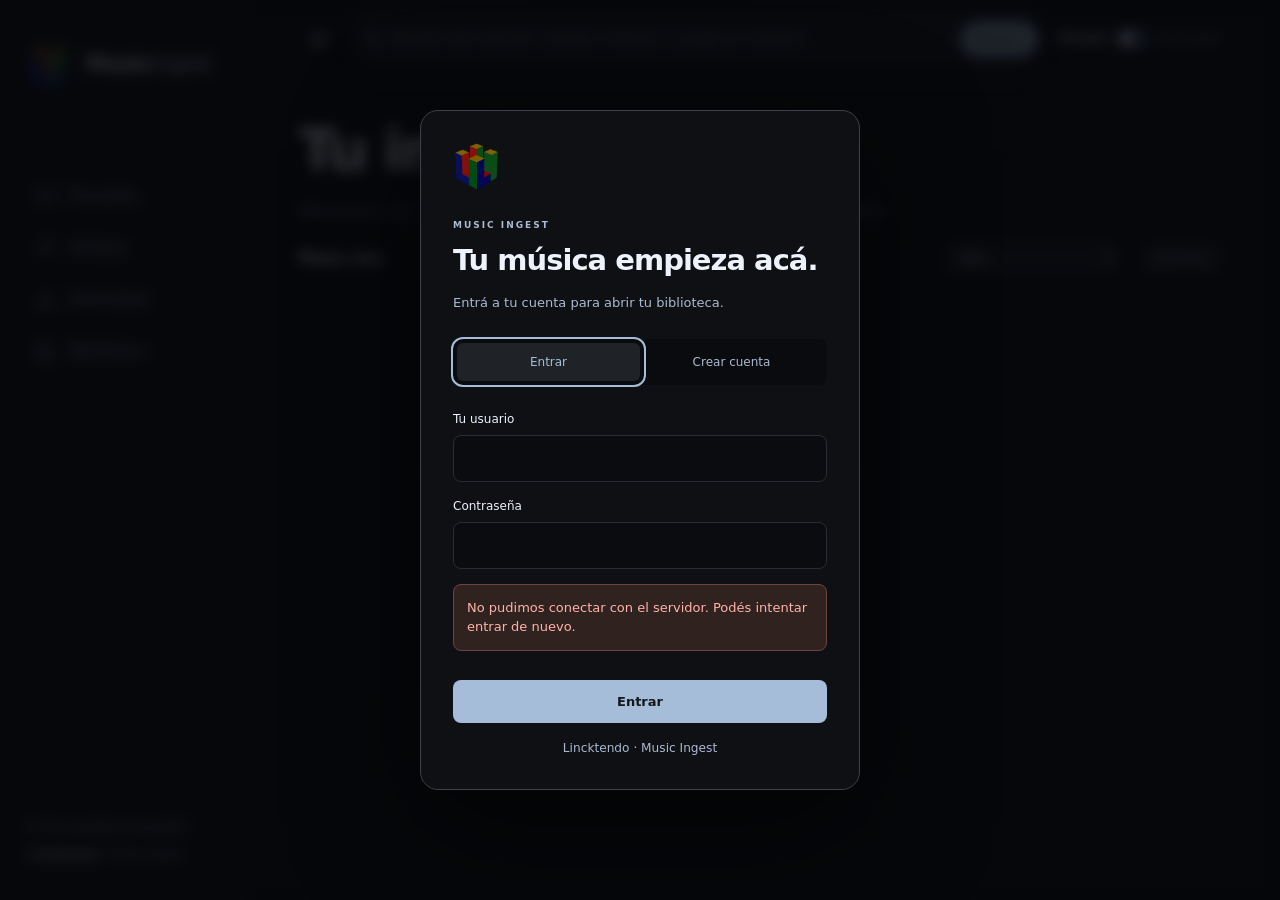
==== commit 4768a10d: "Release 0.12.2: uniform download cards and compact file actions" ====
--- a/static/index.html
+++ b/static/index.html
@@ -8,16 +8,16 @@
   <link rel="icon" type="image/png" sizes="48x48" href="/static/brand/lincktendo-48.png">
   <link rel="apple-touch-icon" sizes="180x180" href="/static/brand/lincktendo-180.png">
 
-  <link rel="stylesheet" href="/static/style.css?v=0121"><link rel="stylesheet" href="/static/sources.css?v=0121"><script defer src="/static/app.js?v=0121"></script><script defer src="/static/sources.js?v=0121"></script><script defer src="/static/artists.js?v=0121"></script><script defer src="/static/profile.js?v=0121"></script><script defer src="/static/automation.js?v=0121"></script><script defer src="/static/navigation.js?v=0121"></script><script defer src="/static/media.js?v=0121"></script><script defer src="/static/selection.js?v=0121"></script>
-  <script defer src="/static/discovery.js?v=0121"></script><script defer src="/static/source-options.js?v=0121"></script>
-  <link rel="stylesheet" href="/static/records.css?v=0121"><script defer src="/static/records.js?v=0121"></script><script defer src="/static/artwork.js?v=0121"></script>
-  <link rel="stylesheet" href="/static/downloads.css?v=0121"><link rel="stylesheet" href="/static/transport.css?v=0121"><link rel="stylesheet" href="/static/collection.css?v=0121"><link rel="stylesheet" href="/static/ux.css?v=0121">
-  <script defer src="/static/downloads.js?v=0121"></script><script defer src="/static/collection.js?v=0121"></script><script defer src="/static/transport.js?v=0121"></script><script defer src="/static/ux.js?v=0121"></script>
-  <link rel="stylesheet" href="/static/brand-motion.css?v=0121"><script defer src="/static/brand-motion.js?v=0121"></script>
-  <link rel="stylesheet" href="/static/rotation.css?v=0121"><script defer src="/static/rotation.js?v=0121"></script>
-  <link rel="stylesheet" href="/static/navigation.css?v=0121">
-  <link rel="stylesheet" href="/static/menus.css?v=0121"><script defer src="/static/menus.js?v=0121"></script>
-  <link rel="stylesheet" href="/static/recommendations.css?v=0121"><script defer src="/static/recommendations.js?v=0121"></script>
+  <link rel="stylesheet" href="/static/style.css?v=0122"><link rel="stylesheet" href="/static/sources.css?v=0122"><script defer src="/static/app.js?v=0122"></script><script defer src="/static/sources.js?v=0122"></script><script defer src="/static/artists.js?v=0122"></script><script defer src="/static/profile.js?v=0122"></script><script defer src="/static/automation.js?v=0122"></script><script defer src="/static/navigation.js?v=0122"></script><script defer src="/static/media.js?v=0122"></script><script defer src="/static/selection.js?v=0122"></script>
+  <script defer src="/static/discovery.js?v=0122"></script><script defer src="/static/source-options.js?v=0122"></script>
+  <link rel="stylesheet" href="/static/records.css?v=0122"><script defer src="/static/records.js?v=0122"></script><script defer src="/static/artwork.js?v=0122"></script>
+  <link rel="stylesheet" href="/static/downloads.css?v=0122"><link rel="stylesheet" href="/static/transport.css?v=0122"><link rel="stylesheet" href="/static/collection.css?v=0122"><link rel="stylesheet" href="/static/ux.css?v=0122">
+  <script defer src="/static/downloads.js?v=0122"></script><script defer src="/static/collection.js?v=0122"></script><script defer src="/static/transport.js?v=0122"></script><script defer src="/static/ux.js?v=0122"></script>
+  <link rel="stylesheet" href="/static/brand-motion.css?v=0122"><script defer src="/static/brand-motion.js?v=0122"></script>
+  <link rel="stylesheet" href="/static/rotation.css?v=0122"><script defer src="/static/rotation.js?v=0122"></script>
+  <link rel="stylesheet" href="/static/navigation.css?v=0122">
+  <link rel="stylesheet" href="/static/menus.css?v=0122"><script defer src="/static/menus.js?v=0122"></script>
+  <link rel="stylesheet" href="/static/recommendations.css?v=0122"><script defer src="/static/recommendations.js?v=0122"></script>
 </head>
 <body>
   <a class="skip" href="#main">Saltar al contenido</a>
@@ -76,7 +76,7 @@
       <div id="results" class="record-grid"></div>
       <div id="welcome" class="welcome"><div class="step"><span>01</span><div><h3>Encontrala</h3><p>Buscá por nombre o pegá un enlace.</p></div></div><div class="step"><span>02</span><div><h3>Revisala</h3><p>Elegí las pistas y comprobá la portada.</p></div></div><div class="step"><span>03</span><div><h3>Guardala</h3><p>Tus archivos, listos para escuchar.</p></div></div></div>
       <section class="start-actions" aria-labelledby="start-title">
-        <div class="section-head"><h2 id="start-title">¿Qué querés hacer?</h2><a class="quiet guide-link" href="/static/guia.html?v=0121" target="_blank" rel="noopener">Guía rápida ↗</a></div>
+        <div class="section-head"><h2 id="start-title">¿Qué querés hacer?</h2><a class="quiet guide-link" href="/static/guia.html?v=0122" target="_blank" rel="noopener">Guía rápida ↗</a></div>
         <div class="action-grid">
           <button type="button" class="action-card" data-go="songs"><span class="action-icon" aria-hidden="true">♪</span><strong>Buscar música</strong><span>Una canción o un álbum. Revisás y guardás.</span><b>Buscar ahora →</b></button>
           <button type="button" class="action-card" data-go="playlist" data-owner-action hidden><span class="action-icon" aria-hidden="true">≡</span><strong>Importar una playlist</strong><span>Pegá su enlace. Bajamos las rolas y seguimos las nuevas.</span><b>Agregar playlist →</b></button>
@@ -127,7 +127,7 @@
           <summary><span><strong>Usuarios avanzados</strong><small>Conexión con IA, integraciones y servidor Docker</small></span><span class="disclosure-arrow" aria-hidden="true">⌄</span></summary>
           <div class="advanced-body"><section class="profile-card"><h2>Tu servidor</h2>
             <dl class="system-facts"><dt>Motor de descargas</dt><dd id="engine-version">…</dd><dt>Última revisión</dt><dd id="engine-checked">…</dd><dt>Dirección actual</dt><dd id="server-origin"></dd><dt>Música en Docker</dt><dd><code>/music</code></dd><dt>Datos de la app</dt><dd><code>/data</code></dd></dl>
-            <p id="engine-status" class="section-copy" role="status"></p><details class="help-details"><summary>Usar la carpeta con Navidrome</summary><p>Conectá la carpeta de tu biblioteca a Navidrome en modo de lectura. Ambos servicios podrán ver los mismos archivos.</p><a href="/static/guia.html?v=0121" target="_blank" rel="noopener">Ver los ejemplos de Docker en la guía ↗</a></details></section>
+            <p id="engine-status" class="section-copy" role="status"></p><details class="help-details"><summary>Usar la carpeta con Navidrome</summary><p>Conectá la carpeta de tu biblioteca a Navidrome en modo de lectura. Ambos servicios podrán ver los mismos archivos.</p><a href="/static/guia.html?v=0122" target="_blank" rel="noopener">Ver los ejemplos de Docker en la guía ↗</a></details></section>
         <div class="profile-card" id="ai-card"><div class="section-head"><div><h2>Tu IA, como colaboradora</h2><p class="section-copy">Dale acceso para buscar y proponerte música. Vos conservás el control.</p></div></div><form id="key-form" class="inline-form"><label for="key-label" class="sr-only">Nombre de la IA</label><input id="key-label" required maxlength="80" placeholder="Por ejemplo: Codex, Muse o Claude"><button class="primary" type="submit">Crear clave</button></form><div id="new-key" class="key-reveal" hidden><strong>Guardá esta clave ahora</strong><p>Solo se muestra una vez. Tratala como una contraseña y compartila únicamente con tu IA de confianza.</p><label class="sr-only" for="key-value">Clave de acceso recién creada</label><input id="key-value" readonly autocomplete="off" spellcheck="false"><div class="key-actions"><button class="quiet" type="button" id="copy-key">Copiar clave</button><button class="quiet" type="button" id="hide-key">Ya la guardé</button></div></div><div id="keys"></div><details class="help-details"><summary>Cómo conectar Codex, Muse o Claude</summary><p>Usá una IA que pueda hacer solicitudes HTTP y que tenga acceso a tu servidor. En servicios remotos, una dirección local no será accesible.</p><p>Copiá estas instrucciones y agregá tu clave por el mecanismo privado de credenciales de la herramienta. No la publiques en chats compartidos ni en código.</p><pre id="agent-guide"></pre><button type="button" class="quiet" id="copy-guide">Copiar instrucciones</button></details></div>
         <div class="profile-card" id="providers-card"><h2>Letras, géneros y otros datos</h2><p class="section-copy">La búsqueda funciona sin claves. Estas opciones son para completar o enriquecer los datos de tu música.</p><div id="providers"></div></div></div></details>
       </div>
--- a/static/downloads.css
+++ b/static/downloads.css
@@ -43,3 +43,16 @@
 #quick-download-body .section-copy .ux-spinner{margin-right:8px}#quick-download-body .job{padding:13px}
 @media(max-width:540px){.downloads-grid{grid-template-columns:repeat(2,minmax(0,1fr));gap:8px}.downloads-grid .download-job{padding:9px}.downloads-grid .job-head{grid-template-columns:minmax(0,1fr)}.downloads-grid .status-tag{grid-column:1;max-width:none;justify-self:start}.downloads-grid .download-job-formats>.job-info{font-size:.62rem}.downloads-grid .download-track .track-actions{display:grid;grid-template-columns:1fr}.downloads-grid .track-actions button,.downloads-grid .track-actions a{font-size:.67rem}.download-job>.job-head>.status-tag{font-size:.64rem}}
 @media(max-width:1000px){#download-notices,#toast{bottom:calc(110px + env(safe-area-inset-bottom))}body.has-player #download-notices,body.has-player #toast{bottom:calc(240px + env(safe-area-inset-bottom))}}
+/* Downloads share the Home card proportions, with one card per saved track. */
+.download-card{min-width:0;align-self:stretch}.download-card-info{min-width:0;display:grid;grid-template-rows:2.54em 1.5em 1.5em 26px;gap:5px;padding-top:10px}
+.download-card-info .record-title{margin:0;align-self:start;display:-webkit-box;-webkit-line-clamp:2;-webkit-box-orient:vertical;overflow:hidden;white-space:normal;line-height:1.27;height:2.54em;text-align:left}
+.download-card-info .record-by,.download-card-info .record-release{margin:0;overflow:hidden;text-overflow:ellipsis;white-space:nowrap;display:block}
+.download-card-footer{display:flex;gap:8px;align-items:center;min-width:0;overflow:hidden}.download-card-status{color:var(--muted);overflow:hidden;text-overflow:ellipsis;white-space:nowrap;font-size:.72rem}.download-card-warning{color:#e4be74;margin-left:auto}
+.download-card-progress{position:absolute;bottom:0;left:0;width:100%;height:5px;accent-color:#9abde3;pointer-events:none}
+.download-list{display:grid;gap:8px}.download-list .download-card{display:grid;grid-template-columns:64px minmax(0,1fr);gap:14px;height:94px;box-sizing:border-box;align-items:center;padding:10px 54px 10px 10px;position:relative;border-bottom:1px solid var(--line)}
+.download-list .record-picture{width:64px;height:64px;position:static}.download-list .record-open{width:64px;height:64px;display:block}.download-list .record-open .cover{width:64px;height:64px;border-radius:8px}
+.download-list .record-menu{top:26px;right:8px}.download-list .download-card-info{padding:0;grid-template-columns:minmax(0,2fr) minmax(0,1fr);grid-template-rows:24px 24px;column-gap:18px;row-gap:4px}
+.download-list .record-title{height:24px;line-height:24px;display:block;white-space:nowrap;text-overflow:ellipsis}.download-list .record-by{grid-row:2;grid-column:1}.download-list .record-release{grid-row:1;grid-column:2}.download-list .download-card-footer{grid-row:2;grid-column:2}.download-list .download-card-progress{bottom:2px;left:10px;width:64px}
+@media(max-width:600px){.download-list .download-card{height:110px;grid-template-columns:56px minmax(0,1fr);gap:10px}.download-list .record-picture,.download-list .record-open,.download-list .record-open .cover{width:56px;height:56px}.download-list .download-card-info{display:grid;grid-template-columns:minmax(0,1fr);grid-template-rows:22px 20px 24px;gap:1px}.download-list .record-release{display:none}.download-list .download-card-footer{grid-column:1;grid-row:3}.download-list .record-menu{top:36px}}
+.download-lyrics{width:min(520px,92vw)}.download-lyrics h2{font-size:1.1rem;overflow-wrap:anywhere}.download-lyrics pre{white-space:pre-wrap;overflow-wrap:anywhere;font:inherit;line-height:1.8}
+.download-cards>.download-card{display:block}.download-cards .record-picture{margin-bottom:0}
